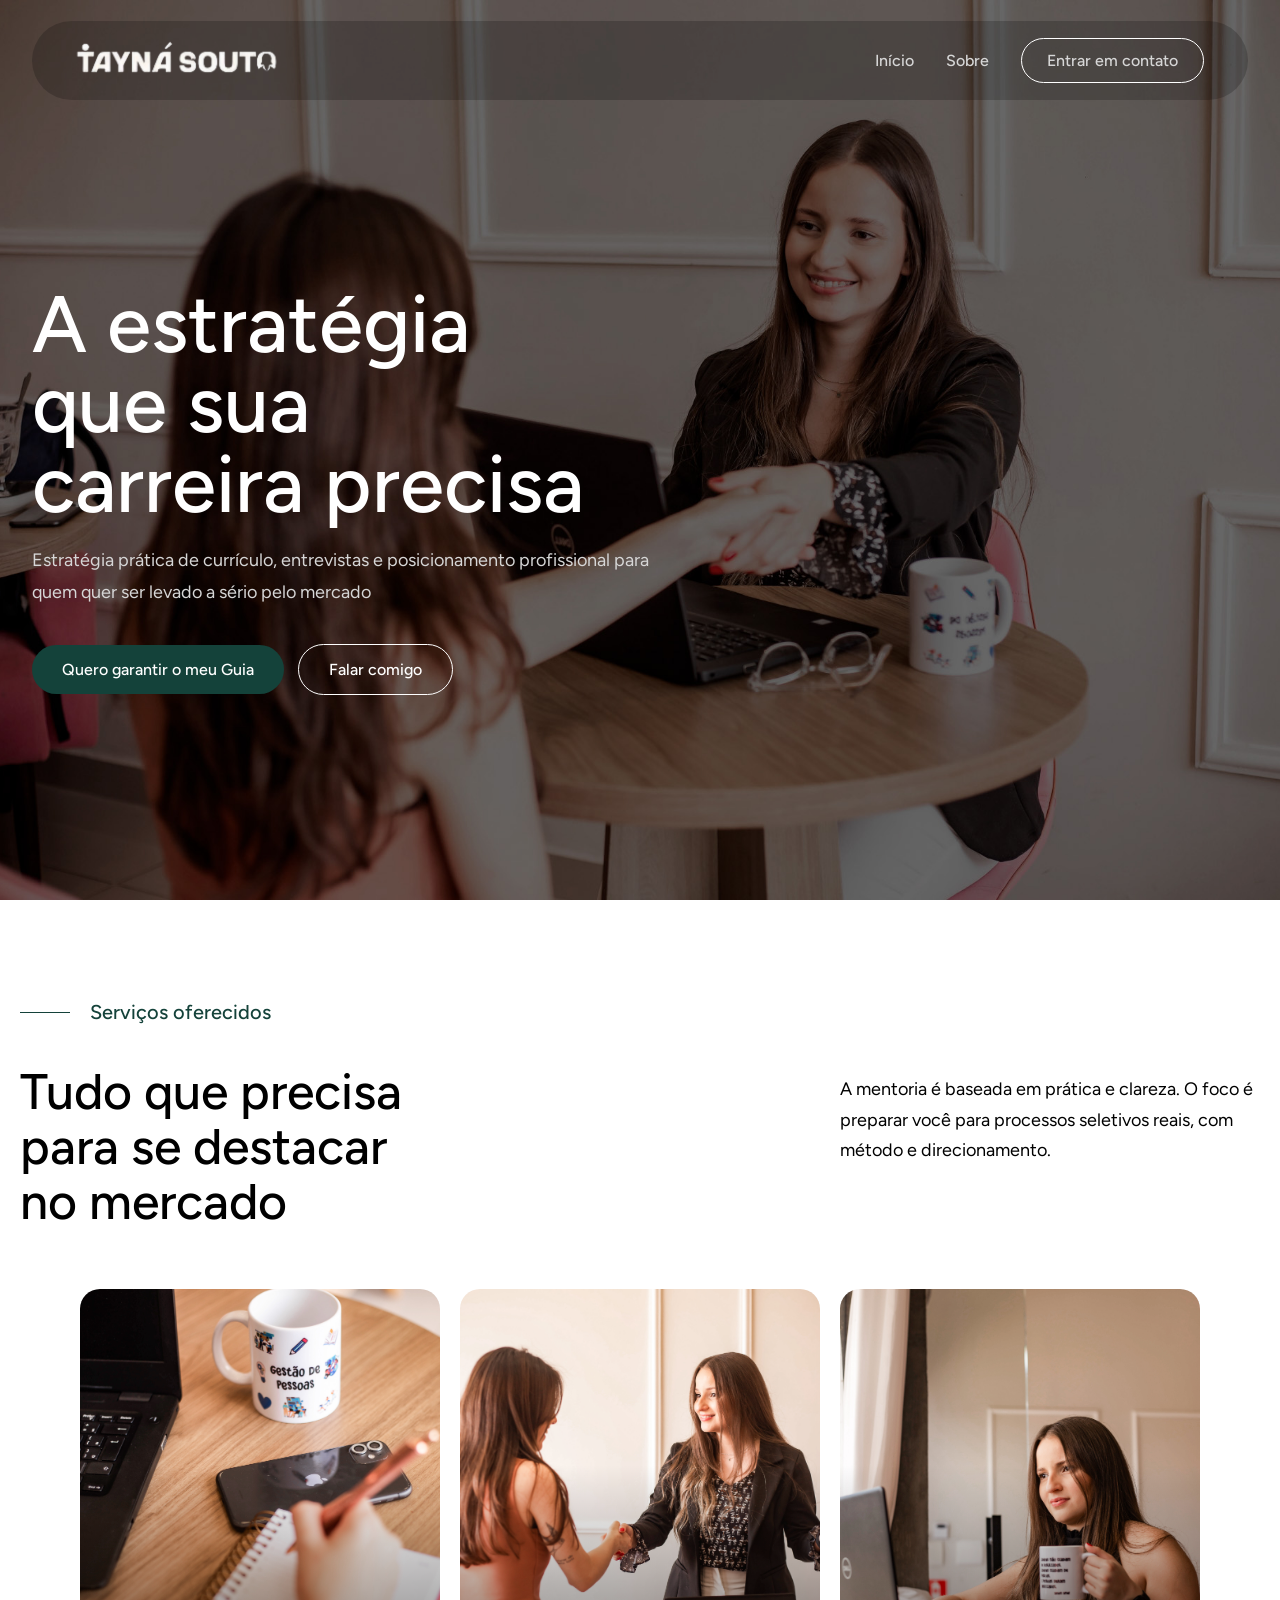
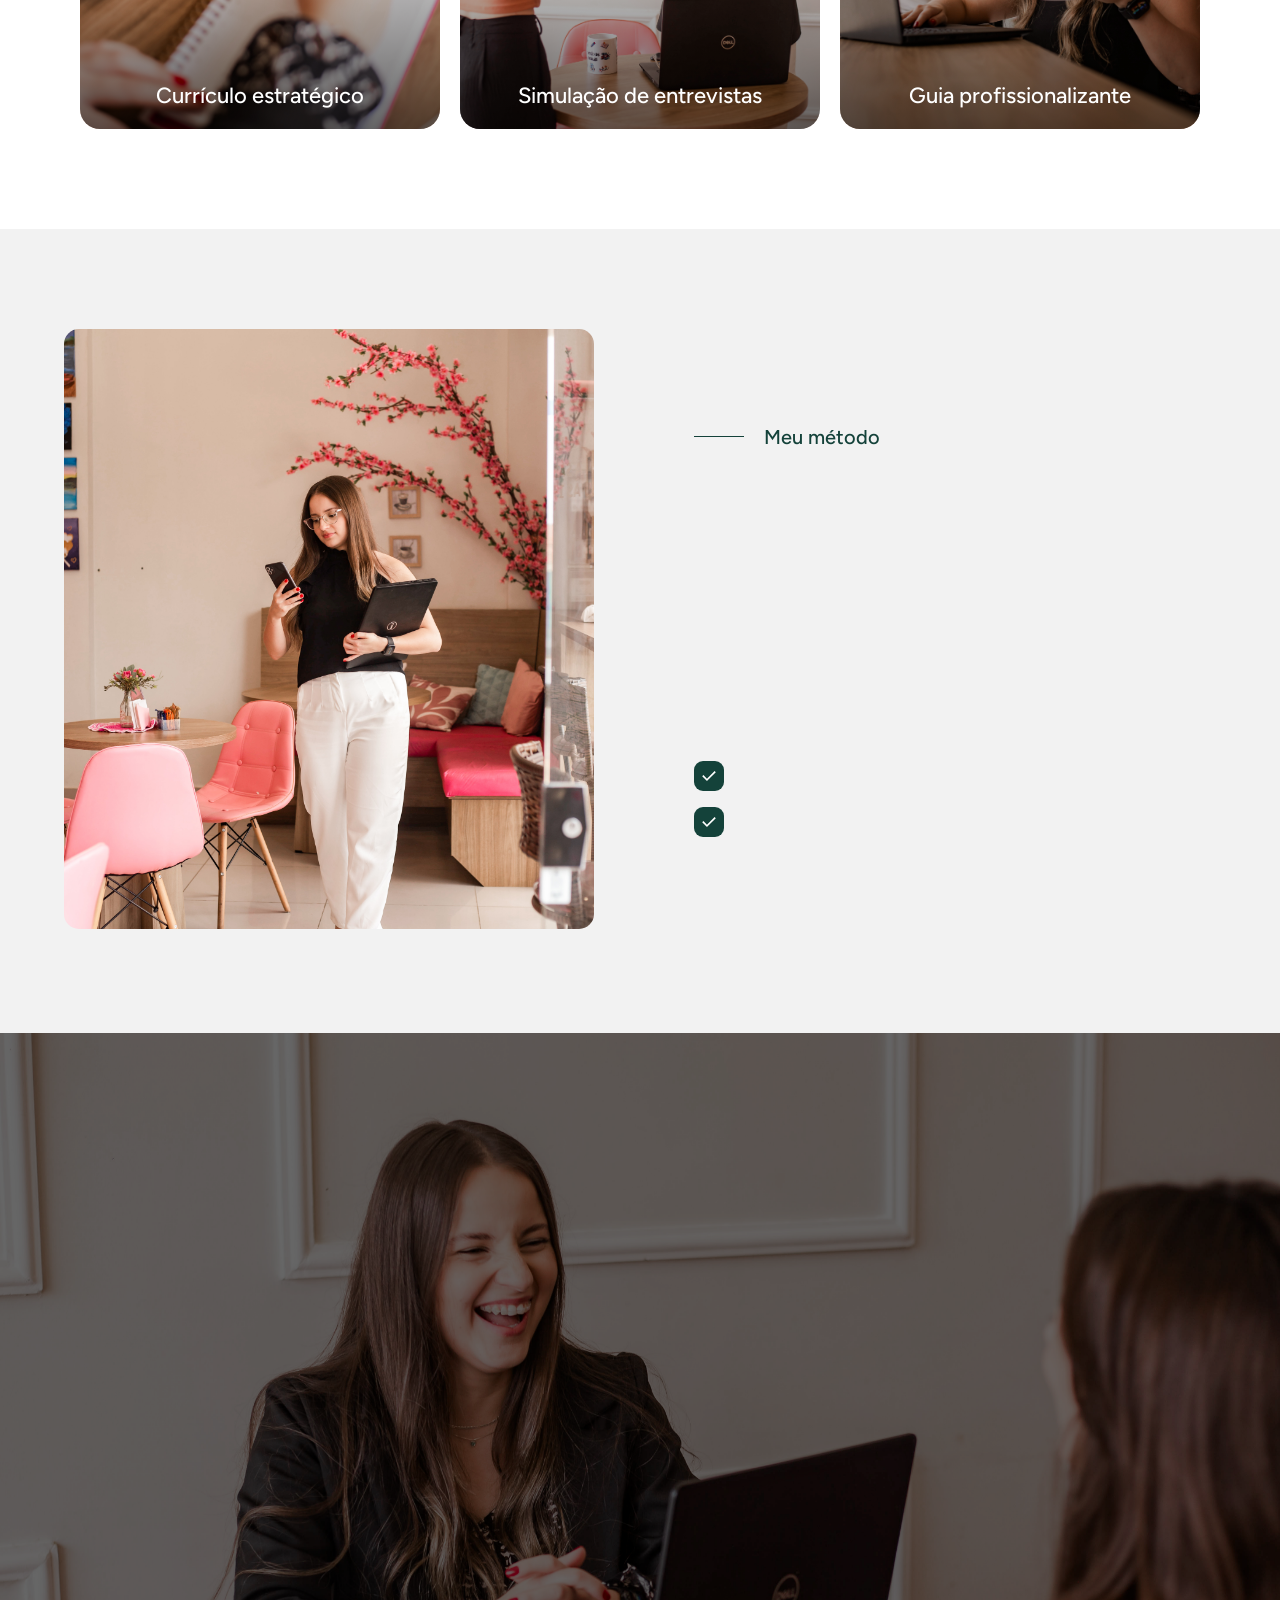
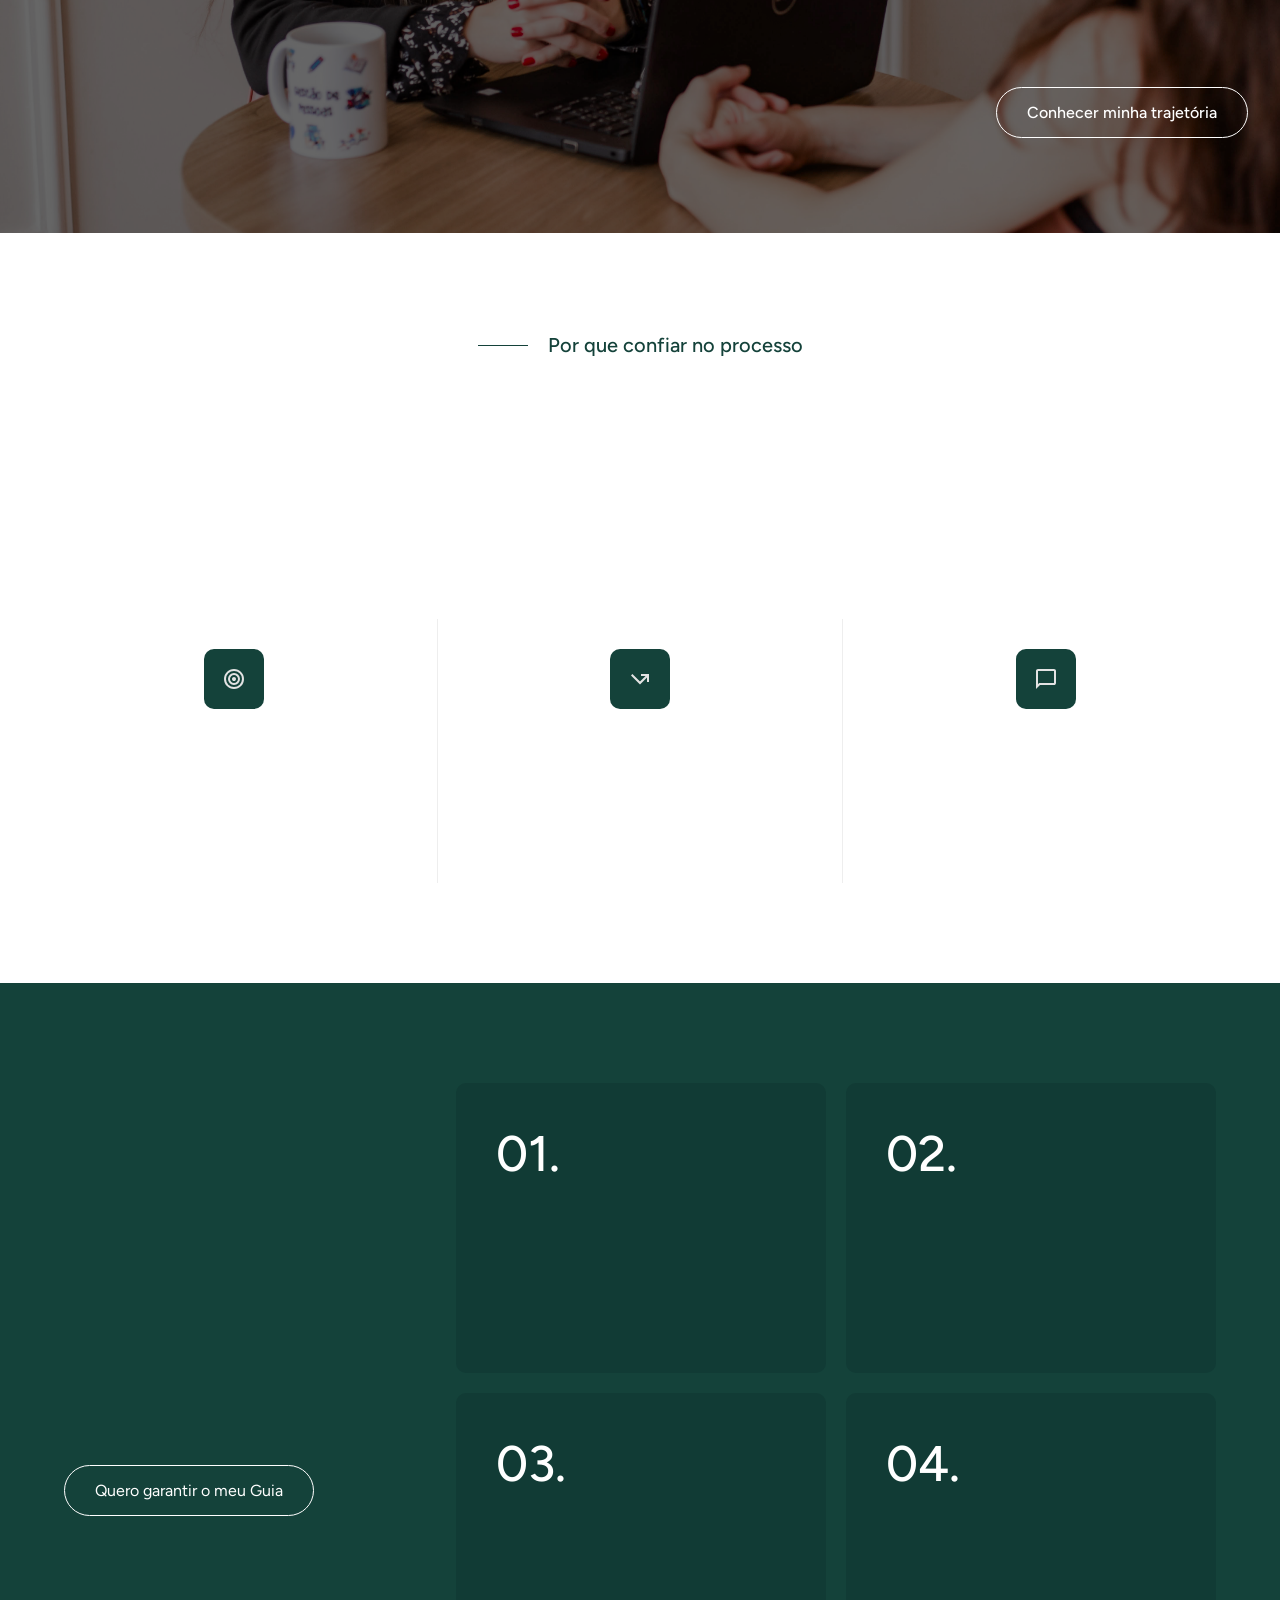
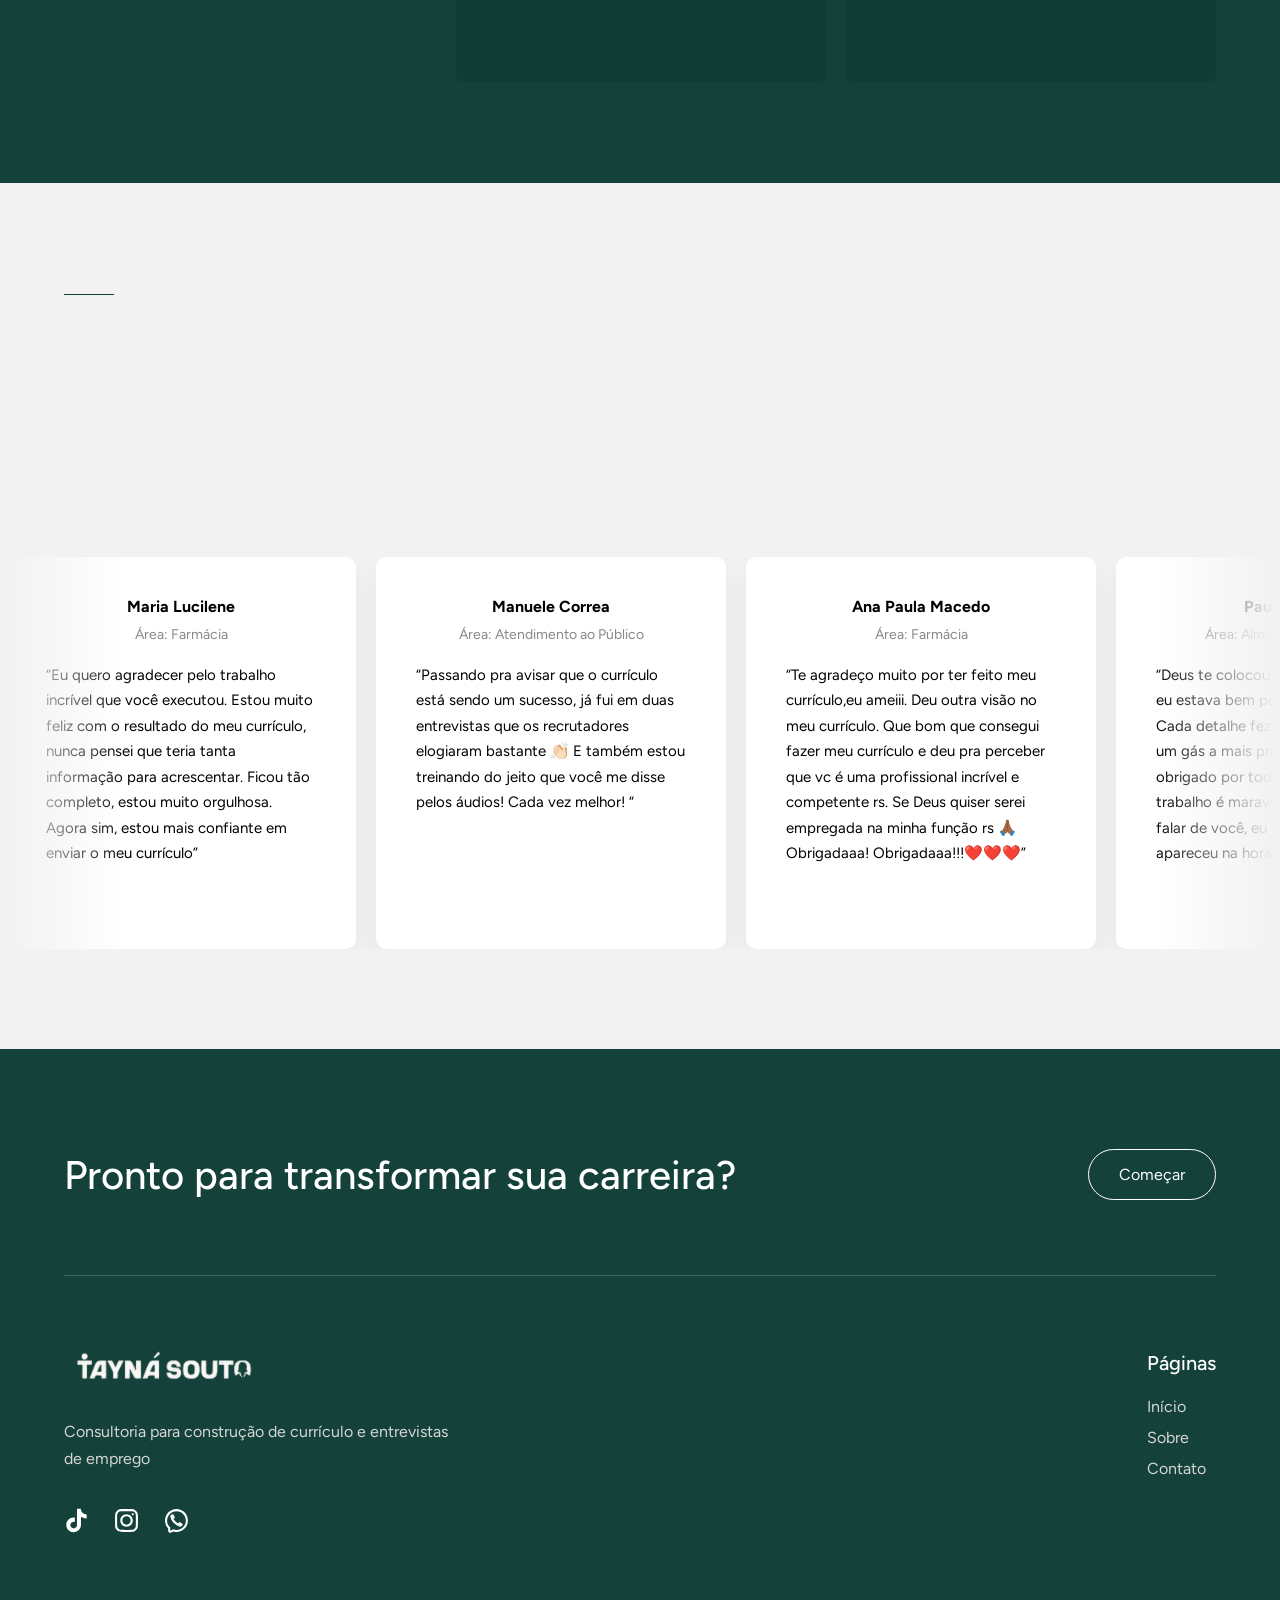
==== index.html @ ebe62281 "primeiro commit" ====
<!DOCTYPE html>
<html lang="pt-BR">
<head>
    <meta charset="UTF-8">
    <meta name="viewport" content="width=device-width, initial-scale=1.0">
    <link rel="stylesheet" href="styles.css">
    <link rel="preconnect" href="https://fonts.googleapis.com">
    <link rel="preconnect" href="https://fonts.gstatic.com" crossorigin>
    <link href="https://fonts.googleapis.com/css2?family=Figtree:ital,wght@0,300..900;1,300..900&display=swap" rel="stylesheet">
    <link rel="icon" href="./FOTOS/favicon.png" type="image/png">

    <title>Tayná Souto - Currículo e Entrevista</title>

</head>

<body>

    <header class="header">
        
        <section class="navegacao">
        <a href="index.html" class="logo">
            <img src="./FOTOS/ICONE 1.png" alt="logo">
        </a>

        <nav class="navbar">
            <a href="index.html">Início</a>
            <a href="sobre.html">Sobre</a>
            <a class="botao-contato" href="contato.html">Entrar em contato</a>

            <!--MENU SANDUÍCHE MOBILE-->
            <input type="checkbox" id="sidebar-ativo">
            <label for="sidebar-ativo" class="abrir-sidebar">
                <svg xmlns="http://www.w3.org/2000/svg" height="32px" viewBox="0 -960 960 960" width="32px" fill="#e3e3e3"><path d="M120-240v-80h720v80H120Zm0-200v-80h720v80H120Zm0-200v-80h720v80H120Z"/></svg>
            </label>

            <label id="overlay" for="sidebar-ativo"></label>
            <div class="links-container">
                <label for="sidebar-ativo" class="fechar-sidebar">
                    <svg xmlns="http://www.w3.org/2000/svg" height="32px" viewBox="0 -960 960 960" width="32px" fill="#e3e3e3"><path d="m256-200-56-56 224-224-224-224 56-56 224 224 224-224 56 56-224 224 224 224-56 56-224-224-224 224Z"/></svg>
                </label>

            <a href="index.html">Início</a>
            <a href="sobre.html">Sobre</a>
            <a class="botao-contato" href="contato.html">Entrar em contato</a>
           
            </div>
        </section>
        </nav>

    <div class="inicio-container">
        <section id="#home">
            <div class="content">
                <h3>A estratégia<br>que sua<br>carreira precisa</h3>
                <p>Estratégia prática de currículo, entrevistas e posicionamento profissional para<br>quem quer ser levado a sério pelo mercado</p>
                <div class="botoes-inicio">
                <a href="#hotmart" class="botao-guia">Quero garantir o meu Guia</a>
                <a href="contato.html" class="botao-ctt">Falar comigo</a>
                </div>
            </div>
        </section>
    </div>
        
    </header>

    <main>
<!--SERVIÇOS-->

<section class="servicos">

  <div class="servicos-topo">
    <div class="linha-titulo">
      <span></span>
      <p>Serviços oferecidos</p>
    </div>

    <div class="servicos-texto">
      <h2>Tudo que precisa<br>para se destacar<br>no mercado</h2>

      <p class="descricao">
        A mentoria é baseada em prática e clareza. O foco é preparar você
        para processos seletivos reais, com método e direcionamento.
      </p>
    </div>
  </div>

  <div class="cards-servicos">

    <div class="card">
      <img src="./FOTOS/INICIO 1.jpg" alt="">
      <span>Currículo estratégico</span>
    </div>

    <div class="card">
      <img src="./FOTOS/INICIO 2.jpg" alt="">
      <span>Simulação de entrevistas</span>
    </div>

    <div class="card">
      <img src="./FOTOS/INICIO 3.jpg" alt="">
      <span>Guia profissionalizante</span>
    </div>
</div>
</section>

<!--MÉTODO-->

<section class="metodo">
  <div class="metodo-container">
    
    <div class="metodo-imagem">
      <img src="./FOTOS/INICIO 4.jpg" alt="">
    </div>

    <div class="metodo-conteudo">

      <div class="metodo-header">
        <span class="linha-decorativa"></span>
        <span class="subtitulo">Meu método</span>
      </div>

      <h2 class="metodo-titulo">Estratégia, prática<br>e direcionamento</h2>

      <p class="metodo-descricao">
        A mentoria é construída a partir da sua realidade profissional. O foco não é decorar respostas ou seguir modelos prontos, mas desenvolver clareza e segurança para cada etapa do processo seletivo
      </p>

      <div class="metodo-lista">
        <div class="metodo-item">
          <div class="icon-box">
            <svg xmlns="http://www.w3.org/2000/svg" height="20px" viewBox="0 -960 960 960" width="20px" fill="#ffffff"><path d="M382-240 154-468l57-57 171 171 367-367 57 57-424 424Z"/></svg>
          </div>
          <p>Análise individual do seu perfil e objetivos</p>
        </div>

        <div class="metodo-item">
          <div class="icon-box">
            <svg xmlns="http://www.w3.org/2000/svg" height="20px" viewBox="0 -960 960 960" width="20px" fill="#ffffff"><path d="M382-240 154-468l57-57 171 171 367-367 57 57-424 424Z"/></svg>
          </div>
          <p>Currículo e comunicação alinhados à vaga</p>
        </div>
      </div>
    </div>

  </div>
</section>

<!--SOBRE A TAYNÁ-->

<section class="sobre-tayna">
    <div class="sobre-container">

    <div class="texto-sobre">
        <h3>Sobre a Tayná</h3>

        <div class="sobre-botao">
            <a href="sobre.html">Conhecer minha trajetória</a>
        </div>

    </div>
    </div>

</section>

<!--POR QUE CONFIAR-->

<section class="confiar">
    <div class="confiar-container">


    <div class="confiar-topo">
      <div class="confiar-header">
        <span class="linha-decorativa"></span>
        <span class="subtitulo">Por que confiar no processo</span>
      </div>

      <h2 class="confiar-titulo">O foco é o seu resultado</h2>

      <p class="confiar-descricao">
        A mentoria foi criada para preparar você para processos seletivos reais, com
        orientação prática, análise individual e direcionamento claro
      </p>
    </div>

    <div class="confiar-cards">

      <div class="confiar-card">
        <div class="icone-confiar"><svg xmlns="http://www.w3.org/2000/svg" height="24px" viewBox="0 -960 960 960" width="24px" fill="#e3e3e3"><path d="M480-80q-83 0-156-31.5T197-197q-54-54-85.5-127T80-480q0-83 31.5-156T197-763q54-54 127-85.5T480-880q83 0 156 31.5T763-763q54 54 85.5 127T880-480q0 83-31.5 156T763-197q-54 54-127 85.5T480-80Zm0-80q134 0 227-93t93-227q0-134-93-227t-227-93q-134 0-227 93t-93 227q0 134 93 227t227 93Zm0-80q-100 0-170-70t-70-170q0-100 70-170t170-70q100 0 170 70t70 170q0 100-70 170t-170 70Zm0-80q66 0 113-47t47-113q0-66-47-113t-113-47q-66 0-113 47t-47 113q0 66 47 113t113 47Zm0-80q-33 0-56.5-23.5T400-480q0-33 23.5-56.5T480-560q33 0 56.5 23.5T560-480q0 33-23.5 56.5T480-400Z"/></svg></div>
        <h3>Método prático e aplicável</h3>
        <p>Orientações claras, pensadas para serem usadas no dia a dia e em processos seletivos reais.</p>
      </div>

      <div class="confiar-card">
        <div class="icone-confiar"><svg xmlns="http://www.w3.org/2000/svg" height="24px" viewBox="0 -960 960 960" width="24px" fill="#e3e3e3"><path d="M480-263 120-623l56-57 304 304 224-224H520v-80h320v320h-80v-183L480-263Z"/></svg></div>
        <h3>Atendimento individual e direcionado</h3>
        <p>A mentoria é adaptada à sua realidade, objetivos e momento profissional.</p>
      </div>

      <div class="confiar-card">
        <div class="icone-confiar"><svg xmlns="http://www.w3.org/2000/svg" height="24px" viewBox="0 -960 960 960" width="24px" fill="#e3e3e3"><path d="M80-80v-720q0-33 23.5-56.5T160-880h640q33 0 56.5 23.5T880-800v480q0 33-23.5 56.5T800-240H240L80-80Zm126-240h594v-480H160v525l46-45Zm-46 0v-480 480Z"/></svg></div>
        <h3>Experiência real com processos seletivos</h3>
        <p>Conteúdo baseado em vivência prática, não em teoria ou modelos genéricos.</p>
      </div>

    </div>
  </div>
</section>

<!--CURRICULO PERFEITO-->

<section class="curriculo">
  <div class="curriculo-container">

    <div class="curriculo-texto">
      <h2>O caminho para o<br>Currículo de Sucesso</h2>
      <p>
        Aplique o método de 4 pilares do Guia Profissionalizante para sair do
        anonimato e ser o candidato que os recrutadores disputam
      </p>
      <a href="#hotmart" class="botao-garantir">Quero garantir o meu Guia</a>
    </div>

    <div class="curriculo-cards">
      <div class="card-curriculo">
        <span>01.</span>
        <h4>Base e Estrutura</h4>
        <p>Vamos estruturar seus dados de contato, formação e resumo profissional de forma estratégica.</p>
      </div>

      <div class="card-curriculo">
        <span>02.</span>
        <h4>Experiências e Resultados</h4>
        <p>Aprenda a descrever suas experiências focando em conquistas e resultados, não apenas em tarefas.</p>
      </div>

      <div class="card-curriculo">
        <span>03.</span>
        <h4>Palavras-Chave</h4>
        <p>Inserimos as palavras-chave certas para que você chegue às mãos dos recrutadores humanos.</p>
      </div>

      <div class="card-curriculo">
        <span>04.</span>
        <h4>Revisão Final</h4>
        <p> Realizamos o check-list de revisão para que nenhum erro te tire da disputa pela vaga dos seus sonhos.</p>
      </div>
    </div>

  </div>
</section>

<!--FEEDBACK-->

<section class="feedback">
  <div class="feedback-topo">
    
    <div class="linha-titulo">
      <span></span>
      <p>Resultados reais</p>
    </div>

    <div class="feedback-texto">
      <h2 class="feedback-titulo">
        Conteúdo<br>aplicado na prática
      </h2>

      <p class="feedback-desc">
        Seja você iniciante ou alguém em transição de carreira, a mentoria foi criada para orientar, preparar e dar clareza em cada etapa do processo seletivo.
      </p>
    </div>

  </div>

  <div class="carousel-wrapper no-reveal">
    <div class="blur left"></div>
    <div class="blur right"></div>

    <div class="carousel">
      <div class="track">

  <!-- CARD 1 -->
  <div class="card-feedback">
    <strong>Maria Lucilene</strong>
    <span>Área: Farmácia</span>
    <p>“Eu quero agradecer pelo trabalho incrível que você executou. Estou muito feliz com o resultado do meu currículo, nunca pensei que teria tanta informação para acrescentar. Ficou tão completo, estou muito orgulhosa. Agora sim, estou mais confiante em enviar o meu currículo”
</p>
  </div>

  <!-- CARD 2 -->
  <div class="card-feedback">
    <strong>Manuele Correa</strong>
    <span>Área: Atendimento ao Público</span>
    <p>“Passando pra avisar que o currículo está sendo um sucesso, já fui em duas entrevistas que os recrutadores elogiaram bastante 👏🏻 E também estou treinando do jeito que você me disse pelos áudios! Cada vez melhor! “
</p>
  </div>

  <!-- CARD 3 -->
  <div class="card-feedback">
    <strong>Ana Paula Macedo</strong>
    <span>Área: Farmácia</span>
    <p>“Te agradeço muito por ter feito meu currículo,eu ameiii. Deu outra visão no meu currículo.
Que bom que consegui fazer meu currículo e deu pra perceber que vc é uma profissional incrível e competente rs.
Se Deus quiser serei empregada na minha função rs 🙏🏾
Obrigadaaa! Obrigadaaa!!!❤️❤️❤️”
</p>
  </div>

  <!-- CARD 4 -->
  <div class="card-feedback">
    <strong>Paulo Otávio</strong>
    <span>Área: Almoxarife/Expedição</span>
    <p>“Deus te colocou pra me ajudar, porque eu estava bem perdido quanto a isso. Cada detalhe fez diferença e me deu um gás a mais pra correr atrás. Muito obrigado por toda atenção, seu trabalho é maravilhoso. Onde eu puder falar de você, eu vou falar, porque você apareceu na hora e no tempo certo.”
</p>
  </div>

  <!-- CARD 5 -->
  <div class="card-feedback">
    <strong>Mariana Lopes</strong>
    <span>Área: Atendimento ao Cliente</span>
    <p>“Cada áudio seu tá uma aula kkkkk. Minha nossa! Você foi luz agora, sério mesmo. Cada áudio seu tá sendo uma ideia diferente, me abrindo a cabeça e me dando várias direções novas.”</p>
  </div>

  <!-- CARD 6 -->
  <div class="card-feedback">
    <strong>Francisco Diego</strong>
    <span>Área: Analista de Laboratório</span>
    <p>“Muito obrigado Tayná, suas informações são valiosíssimas, parabéns pela excelente profissional que você é. Vou aplicar cada informação que você me passou, vou olhar os modelos que me enviou com calma, mas só tenho a agradecer e te parabenizar.”</p>
  </div>

  <!-- CARD 7 -->
  <div class="card-feedback">
    <strong>Pedro Vinicius</strong>
    <span>Área: Florestal</span>
    <p>“Deu certo, consegui um trabalho, graças a Deus e ao seu currículo né, obrigado de coração pela atenção e o cuidado, ficou top demais e o resultado veio 🙏🏻
Bora comemorar 🍾🤩😁”
</p>
  </div>

  <!-- CARD 8 -->
  <div class="card-feedback">
    <strong>Alisson da Silva</strong>
    <span>Área: Motorista de Carreta</span>
    <p>“Ficou melhor do que eu esperava! vc enriqueceu o meu currículo, ficou perfeito e tô muito satisfeito.
Parabéns pelo seu trabalho, vc é ótima no que faz!  Até eu me contratariaaa😅😅😅”
</p>
  </div>

  <!-- CARD 9 -->
  <div class="card-feedback">
    <strong>Igor da Silva</strong>
    <span>Área: Trainee de ROV</span>
    <p>“Tayná, gostaria também de agradecer pelo seu trabalho e pela paciência de ter me ajudado hoje até esse horário.Essa semana quando vi seu vídeo no Instagram sobre análise de  currículo, gostei demais do seu trabalho. Já corri na sua Dm pra mandar mensagem 🤣. Continue fazendo esse excelente trabalho! 🙏🏻🤝🏻”</p>
  </div>

  <!-- CARD 10 -->
  <div class="card-feedback">
    <strong>Lucas Ferreira</strong>
    <span>Área: Auxiliar de cozinha</span>
    <p>“Com certeza absoluta, você é a melhor profissional de RH que eu já tive a oportunidade de ser entrevistado. Você é muito precisa nas perguntas, sabe escutar o entrevistado e deixa a pessoa à vontade pra se expressar. Eu só tenho que elogiar o seu profissionalismo!!!”
</p>
  </div>

  <!-- CARD 11 -->
  <div class="card-feedback">
    <strong>Camila Rocha</strong>
    <span>Área: Atendimento em Clínica Odontológica</span>
    <p>“Mandei meu currículo pra uma clínica odontológica da minha cidade, hoje de manhã… e hoje mesmo eles já me mandaram mensagem perguntando se a gente podia marcar uma entrevista. Eu tô muito feliz, porque, sendo bem honesta, é a primeira vez que eu realmente tento e já ter uma notícia assim é muito satisfatório”.
</p>
  </div>

  <!-- CARD 12 -->
  <div class="card-feedback">
    <strong>Renata Alves</strong>
    <span>Área: Administrativo</span>
    <p>“Estou empregada há 14 dias. Muito obrigada pelo apoio! Depois da entrevista, eu fiz mais duas rodadas, teve um case pra entregar e foi aprovado, eu consegui apresentar pro gestor. E estou recolocada! Obrigada, você fez parte disso.”</p>
  </div>

  <div class="track">

  <!-- CARD 1 -->
  <div class="card-feedback">
    <strong>Maria Lucilene</strong>
    <span>Área: Farmácia</span>
    <p>“Eu quero agradecer pelo trabalho incrível que você executou. Estou muito feliz com o resultado do meu currículo, nunca pensei que teria tanta informação para acrescentar. Ficou tão completo, estou muito orgulhosa. Agora sim, estou mais confiante em enviar o meu currículo”
</p>
  </div>

  <!-- CARD 2 -->
  <div class="card-feedback">
    <strong>Manuele Correa</strong>
    <span>Área: Atendimento ao Público</span>
    <p>“Passando pra avisar que o currículo está sendo um sucesso, já fui em duas entrevistas que os recrutadores elogiaram bastante 👏🏻 E também estou treinando do jeito que você me disse pelos áudios! Cada vez melhor! “
</p>
  </div>

  <!-- CARD 3 -->
  <div class="card-feedback">
    <strong>Ana Paula Macedo</strong>
    <span>Área: Farmácia</span>
    <p>“Te agradeço muito por ter feito meu currículo,eu ameiii. Deu outra visão no meu currículo.
Que bom que consegui fazer meu currículo e deu pra perceber que vc é uma profissional incrível e competente rs.
Se Deus quiser serei empregada na minha função rs 🙏🏾
Obrigadaaa! Obrigadaaa!!!❤️❤️❤️”
</p>
  </div>

  <!-- CARD 4 -->
  <div class="card-feedback">
    <strong>Paulo Otávio</strong>
    <span>Área: Almoxarife/Expedição</span>
    <p>“Deus te colocou pra me ajudar, porque eu estava bem perdido quanto a isso. Cada detalhe fez diferença e me deu um gás a mais pra correr atrás. Muito obrigado por toda atenção, seu trabalho é maravilhoso. Onde eu puder falar de você, eu vou falar, porque você apareceu na hora e no tempo certo.”
</p>
  </div>

  <!-- CARD 5 -->
  <div class="card-feedback">
    <strong>Mariana Lopes</strong>
    <span>Área: Atendimento ao Cliente</span>
    <p>“Cada áudio seu tá uma aula kkkkk. Minha nossa! Você foi luz agora, sério mesmo. Cada áudio seu tá sendo uma ideia diferente, me abrindo a cabeça e me dando várias direções novas.”</p>
  </div>

  <!-- CARD 6 -->
  <div class="card-feedback">
    <strong>Francisco Diego</strong>
    <span>Área: Analista de Laboratório</span>
    <p>“Muito obrigado Tayná, suas informações são valiosíssimas, parabéns pela excelente profissional que você é. Vou aplicar cada informação que você me passou, vou olhar os modelos que me enviou com calma, mas só tenho a agradecer e te parabenizar.”</p>
  </div>

  <!-- CARD 7 -->
  <div class="card-feedback">
    <strong>Pedro Vinicius</strong>
    <span>Área: Florestal</span>
    <p>“Deu certo, consegui um trabalho, graças a Deus e ao seu currículo né, obrigado de coração pela atenção e o cuidado, ficou top demais e o resultado veio 🙏🏻
Bora comemorar 🍾🤩😁”
</p>
  </div>

  <!-- CARD 8 -->
  <div class="card-feedback">
    <strong>Alisson da Silva</strong>
    <span>Área: Motorista de Carreta</span>
    <p>“Ficou melhor do que eu esperava! vc enriqueceu o meu currículo, ficou perfeito e tô muito satisfeito.
Parabéns pelo seu trabalho, vc é ótima no que faz!  Até eu me contratariaaa😅😅😅”
</p>
  </div>

  <!-- CARD 9 -->
  <div class="card-feedback">
    <strong>Igor da Silva</strong>
    <span>Área: Trainee de ROV</span>
    <p>“Tayná, gostaria também de agradecer pelo seu trabalho e pela paciência de ter me ajudado hoje até esse horário.Essa semana quando vi seu vídeo no Instagram sobre análise de  currículo, gostei demais do seu trabalho. Já corri na sua Dm pra mandar mensagem 🤣. Continue fazendo esse excelente trabalho! 🙏🏻🤝🏻”</p>
  </div>

  <!-- CARD 10 -->
  <div class="card-feedback">
    <strong>Lucas Ferreira</strong>
    <span>Área: Auxiliar de cozinha</span>
    <p>“Com certeza absoluta, você é a melhor profissional de RH que eu já tive a oportunidade de ser entrevistado. Você é muito precisa nas perguntas, sabe escutar o entrevistado e deixa a pessoa à vontade pra se expressar. Eu só tenho que elogiar o seu profissionalismo!!!”
</p>
  </div>

  <!-- CARD 11 -->
  <div class="card-feedback">
    <strong>Camila Rocha</strong>
    <span>Área: Atendimento em Clínica Odontológica</span>
    <p>“Mandei meu currículo pra uma clínica odontológica da minha cidade, hoje de manhã… e hoje mesmo eles já me mandaram mensagem perguntando se a gente podia marcar uma entrevista. Eu tô muito feliz, porque é a primeira vez que eu realmente tento e já ter uma notícia assim é muito satisfatório”.
</p>
  </div>

  <!-- CARD 12 -->
  <div class="card-feedback">
    <strong>Renata Alves</strong>
    <span>Área: Administrativo</span>
    <p>“Estou empregada há 14 dias. Muito obrigada pelo apoio! Depois da entrevista, eu fiz mais duas rodadas, teve um case pra entregar e foi aprovado, eu consegui apresentar pro gestor. E estou recolocada! Obrigada, você fez parte disso.”</p>
  </div>


</div>

</section>

</main>

<footer>

<section>
    <footer class="footer">
  <div class="footer-cta">
    <h2>Pronto para transformar sua carreira?</h2>
    <a href="contato.html" class="botao-footer">Começar</a>
  </div>

  <hr>

  <div class="footer-conteudo">
    <div class="footer-esquerda">
      <img src="./FOTOS/ICONE 1.png" alt="">
      <p>Consultoria para construção de currículo e entrevistas de emprego</p>

      <div class="footer-icones">
        <a href="https://www.tiktok.com/@taynasoutoo_" target="_blank" aria-label="TikTok">
        <svg fill="#FFF" width="25px" height="25px" viewBox="0 0 32 32" version="1.1" xmlns="http://www.w3.org/2000/svg">
<title>tiktok</title>
<path d="M16.656 1.029c1.637-0.025 3.262-0.012 4.886-0.025 0.054 2.031 0.878 3.859 2.189 5.213l-0.002-0.002c1.411 1.271 3.247 2.095 5.271 2.235l0.028 0.002v5.036c-1.912-0.048-3.71-0.489-5.331-1.247l0.082 0.034c-0.784-0.377-1.447-0.764-2.077-1.196l0.052 0.034c-0.012 3.649 0.012 7.298-0.025 10.934-0.103 1.853-0.719 3.543-1.707 4.954l0.020-0.031c-1.652 2.366-4.328 3.919-7.371 4.011l-0.014 0c-0.123 0.006-0.268 0.009-0.414 0.009-1.73 0-3.347-0.482-4.725-1.319l0.040 0.023c-2.508-1.509-4.238-4.091-4.558-7.094l-0.004-0.041c-0.025-0.625-0.037-1.25-0.012-1.862 0.49-4.779 4.494-8.476 9.361-8.476 0.547 0 1.083 0.047 1.604 0.136l-0.056-0.008c0.025 1.849-0.050 3.699-0.050 5.548-0.423-0.153-0.911-0.242-1.42-0.242-1.868 0-3.457 1.194-4.045 2.861l-0.009 0.030c-0.133 0.427-0.21 0.918-0.21 1.426 0 0.206 0.013 0.41 0.037 0.61l-0.002-0.024c0.332 2.046 2.086 3.59 4.201 3.59 0.061 0 0.121-0.001 0.181-0.004l-0.009 0c1.463-0.044 2.733-0.831 3.451-1.994l0.010-0.018c0.267-0.372 0.45-0.822 0.511-1.311l0.001-0.014c0.125-2.237 0.075-4.461 0.087-6.698 0.012-5.036-0.012-10.060 0.025-15.083z"></path>
</svg>
        </a>

        <a href="https://www.instagram.com/taynasouto_?igsh=MXZ5eHR6ZDFpYmNycA==" target="_blank" aria-label="Instagram">
<svg width="25px" height="25px" viewBox="0 0 24 24" fill="#D6D6D6" xmlns="http://www.w3.org/2000/svg">
<path fill-rule="evenodd" clip-rule="evenodd" d="M12 18C15.3137 18 18 15.3137 18 12C18 8.68629 15.3137 6 12 6C8.68629 6 6 8.68629 6 12C6 15.3137 8.68629 18 12 18ZM12 16C14.2091 16 16 14.2091 16 12C16 9.79086 14.2091 8 12 8C9.79086 8 8 9.79086 8 12C8 14.2091 9.79086 16 12 16Z" fill="#FFF"/>
<path d="M18 5C17.4477 5 17 5.44772 17 6C17 6.55228 17.4477 7 18 7C18.5523 7 19 6.55228 19 6C19 5.44772 18.5523 5 18 5Z" fill="#FFF"/>
<path fill-rule="evenodd" clip-rule="evenodd" d="M1.65396 4.27606C1 5.55953 1 7.23969 1 10.6V13.4C1 16.7603 1 18.4405 1.65396 19.7239C2.2292 20.8529 3.14708 21.7708 4.27606 22.346C5.55953 23 7.23969 23 10.6 23H13.4C16.7603 23 18.4405 23 19.7239 22.346C20.8529 21.7708 21.7708 20.8529 22.346 19.7239C23 18.4405 23 16.7603 23 13.4V10.6C23 7.23969 23 5.55953 22.346 4.27606C21.7708 3.14708 20.8529 2.2292 19.7239 1.65396C18.4405 1 16.7603 1 13.4 1H10.6C7.23969 1 5.55953 1 4.27606 1.65396C3.14708 2.2292 2.2292 3.14708 1.65396 4.27606ZM13.4 3H10.6C8.88684 3 7.72225 3.00156 6.82208 3.0751C5.94524 3.14674 5.49684 3.27659 5.18404 3.43597C4.43139 3.81947 3.81947 4.43139 3.43597 5.18404C3.27659 5.49684 3.14674 5.94524 3.0751 6.82208C3.00156 7.72225 3 8.88684 3 10.6V13.4C3 15.1132 3.00156 16.2777 3.0751 17.1779C3.14674 18.0548 3.27659 18.5032 3.43597 18.816C3.81947 19.5686 4.43139 20.1805 5.18404 20.564C5.49684 20.7234 5.94524 20.8533 6.82208 20.9249C7.72225 20.9984 8.88684 21 10.6 21H13.4C15.1132 21 16.2777 20.9984 17.1779 20.9249C18.0548 20.8533 18.5032 20.7234 18.816 20.564C19.5686 20.1805 20.1805 19.5686 20.564 18.816C20.7234 18.5032 20.8533 18.0548 20.9249 17.1779C20.9984 16.2777 21 15.1132 21 13.4V10.6C21 8.88684 20.9984 7.72225 20.9249 6.82208C20.8533 5.94524 20.7234 5.49684 20.564 5.18404C20.1805 4.43139 19.5686 3.81947 18.816 3.43597C18.5032 3.27659 18.0548 3.14674 17.1779 3.0751C16.2777 3.00156 15.1132 3 13.4 3Z" fill="#FFF"/>
</svg>
        </a>

          <a href="https://wa.me/5515998561424" target="_blank" aria-label="WhatsApp">
        <svg width="25px" height="25px" viewBox="0 0 24 24" fill="#FFF" xmlns="http://www.w3.org/2000/svg">
<path d="M6.014 8.00613C6.12827 7.1024 7.30277 5.87414 8.23488 6.01043L8.23339 6.00894C9.14051 6.18132 9.85859 7.74261 10.2635 8.44465C10.5504 8.95402 10.3641 9.4701 10.0965 9.68787C9.7355 9.97883 9.17099 10.3803 9.28943 10.7834C9.5 11.5 12 14 13.2296 14.7107C13.695 14.9797 14.0325 14.2702 14.3207 13.9067C14.5301 13.6271 15.0466 13.46 15.5548 13.736C16.3138 14.178 17.0288 14.6917 17.69 15.27C18.0202 15.546 18.0977 15.9539 17.8689 16.385C17.4659 17.1443 16.3003 18.1456 15.4542 17.9421C13.9764 17.5868 8 15.27 6.08033 8.55801C5.97237 8.24048 5.99955 8.12044 6.014 8.00613Z" fill="#FFF"/>
<path fill-rule="evenodd" clip-rule="evenodd" d="M12 23C10.7764 23 10.0994 22.8687 9 22.5L6.89443 23.5528C5.56462 24.2177 4 23.2507 4 21.7639V19.5C1.84655 17.492 1 15.1767 1 12C1 5.92487 5.92487 1 12 1C18.0751 1 23 5.92487 23 12C23 18.0751 18.0751 23 12 23ZM6 18.6303L5.36395 18.0372C3.69087 16.4772 3 14.7331 3 12C3 7.02944 7.02944 3 12 3C16.9706 3 21 7.02944 21 12C21 16.9706 16.9706 21 12 21C11.0143 21 10.552 20.911 9.63595 20.6038L8.84847 20.3397L6 21.7639V18.6303Z" fill="#FFF"/>
</svg>
        </a>

      </div>
    </div>

    <div class="footer-direita">
      <H4>Páginas</H4>
      <a href="index.html">Início</a>
      <a href="sobre.html">Sobre</a>
      <a href="contato.html">Contato</a>
    </div>
  </div>
</footer>
</section>

</footer>

</body>

<script>
  document.addEventListener("DOMContentLoaded", function () {
    const autoTexts = document.querySelectorAll(
      "h1, h2, h3, h4, h5, h6, p"
    );

    const filtered = Array.from(autoTexts).filter(el => 
      !el.closest(".no-reveal")
    );

    filtered.forEach(el => el.classList.add("reveal-text"));

    const observer = new IntersectionObserver((entries, obs) => {
      entries.forEach(entry => {
        if (entry.isIntersecting) {
          entry.target.classList.add("active");
          obs.unobserve(entry.target);
        }
      });
    }, { threshold: 0.2 });

    filtered.forEach(el => observer.observe(el));
  });
</script>

</html>
---- styles.css ----
/* GERAL */

:root {
    --main-color: #14423A;
    --cinza: #F2F2F2;
    --font-size: 12px
}

* {
    margin: 0;
    padding: 0;
    box-sizing: border-box;
    outline: none;
    text-decoration: none;
    font-family: "Figtree", sans-serif;
}

.reveal-text {
  opacity: 0;
  transform: translateY(20px);
  transition: opacity 0.6s ease, transform 0.6s ease;
}

.reveal-text.active {
  opacity: 1;
  transform: translateY(0);
}

html, body {
  width: 100%;
  overflow-x: hidden;
}

.header {
    position: relative;
    background-image: url(./FOTOS/INICIO\ H1.jpg);
    background-size: cover;
    background-position: center;
    background-repeat: no-repeat;
    height: 100vh;
    padding: 20.5px 2.5%;
    overflow: hidden;
}

section {
    width: 100%;
    margin: 0 auto;
}

/* STACK TOPO */
.navegacao {
    max-width: 1240px;
  position: relative;
  z-index: 2;

  display: flex;
  align-items: center;
  justify-content: space-between;

  padding: 20px 30px;
  background: rgba(0, 0, 0, 0.20);
  border-radius: 50px;
}

/* LOGO */
.logo img {
  height: 35px;
}

/* NAV */
.navbar a {
  color: #D6D6D6;
  text-decoration: none;
  margin: 0 14px;
  font-weight: 500;
}

.navbar a:hover {
  color: white;
}

.botao-contato {
  background: transparent;
  color: white;
  border: 1px groove white;
  padding: 12px 25px;
  border-radius: 35px;
  cursor: pointer;
  font-weight: 500;
  font-size: 16px;
  opacity: 100%;
  transition: opacity 0.4s ease-in-out;
}

.botao-contato:hover {
    opacity: 50%;
}

/*NAV SANDUICHE MOBILE*/

.links-container{
    height: 100%;
    width: 100%;
    display: flex;
    flex-direction: row;
    align-items: center;
}

nav svg{
    fill: white;
}

#sidebar-ativo {
    display: none;
}

.abrir-sidebar, .fechar-sidebar {
  display: none;
}

.links-container{
    display: none;
}

@media (max-width: 700px) {
  .links-container {
    flex-direction: column;
    position: fixed;
    top: 0;
    right: 0;
    z-index: 3;
    width: 250px;
    height: 100%;
    background-color: rgba(0, 0, 0, 0.60);
    backdrop-filter: blur(10px);
    display: flex;
    transform: translateX(100%);
    opacity: 0;
    pointer-events: none;
    transition: transform 0.4s ease, opacity 0.3s ease;
  }

  .links-container a, button {
    box-sizing: border-box;
    padding: 20px 30px;
    justify-content: center;
    height: auto;
    width: auto;
  }

  .abrir-sidebar, .fechar-sidebar {
  display: block;
  padding: 10px 20px;
  }

  .abrir-sidebar {
    display:flex;
    z-index: 10;
  }

  .navbar > a,
  .navbar > button {
    display: none;
  }
    #sidebar-ativo:checked ~ .links-container {
    display: flex;
    transform: translateX(0);
    opacity: 1;
    pointer-events: auto;
    }

    #sidebar-ativo:checked ~ #overlay {
        height: 100%;
        width: 100%;
        position: fixed;
        top: 0;
        left: 0;
        z-index: 2;
    }
}

/*conteudo inicio */

.inicio-container{
  height: 100vh;
}

.inicio-container section{
    max-width: 1240px;
    display: flex;
    align-items:center;
    height: 100%;
    margin-top: -5%;
}

.botao-guia {
  background: var(--main-color);
  color: white;
  padding: 1rem 3rem;
  font-size: 1.7rem;
  cursor: pointer;
  margin-top: 1rem;
  margin-right: 10px;
  display: inline-block;
  padding: 15px 30px;
  border-radius: 35px;
  cursor: pointer;
  font-weight: 500;
  font-size: 16px;
  opacity: 100%;
  transition: opacity 0.4s ease-in-out;
}

.botao-guia:hover {
    opacity: 50%;
}

.botao-ctt {
  background: transparent;
  color: white;
  border: 1px groove white;
  padding: 15px 30px;
  border-radius: 35px;
  cursor: pointer;
  font-weight: 500;
  font-size: 16px;
  opacity: 100%;
  transition: opacity 0.4s ease-in-out;
}

.botao-ctt:hover {
    opacity: 50%;
}

.content h3{
    color: white;
    font-size: 80px;
    font-weight: 500;
    margin-bottom: 20px;
    line-height: 1.0;
}
.content p {
    color: #D6D6D6;
    font-size: 18px;
    font-weight: 500px;
    margin-bottom: 20px;
    line-height: 1.8;
}

/*conteudo inicio mobile*/

@media (max-width: 700px) {

  .inicio-container section {
    display: flex;
    justify-content: center;  
    align-items: center;      
    text-align: center;
    padding: 0 16px;
  }

  .content {
    display: flex;
    flex-direction: column;
    align-items: center;
  }

  .botoes-inicio { 
    display: flex;
    flex-direction: column;
    gap: 12px;
    align-items: center;
    width: 100%;
  }

  .botao-guia,
  .botao-ctt {
    width: auto;       
    max-width: 90%;
  }

  .content h3{
    font-size: clamp(40px, 16vw, 50px);
    line-height: 1.1;
  }

  .content p{
    font-size: clamp(12px, 8vw, 15px);
  }
}

/*SERVIÇOS*/

.servicos {
  max-width: 1240px;
  padding: 100px 0 ;
}

.servicos-topo {
  display: flex;
  flex-direction: column;
  gap: 20px;
}

.linha-titulo {
  display: flex;
  align-items: center;
  gap: 20px;
}

.linha-titulo span {
  width: 50px;
  height: 1px;
  background: var(--main-color);
}

.linha-titulo p {
font-size: 20px;
  color: var(--main-color);
  margin: 0;
  font-weight: 500;
}

.servicos-texto {
  display: flex;
  justify-content: space-between;
  padding: 20px 0 0 0px;
}

.servicos-texto h2 {
  font-size: 50px;
  font-weight: 500;
  line-height: 1.1;
  max-width: 520px;
}

.servicos-texto .descricao {
  max-width: 420px;
  font-size: 18px;
  line-height: 1.7;
  color: black;
  margin-top: 10px;
}

.cards-servicos {
  padding: 60px 60px 0 60px;
  display: grid;
  grid-template-columns: repeat(3, 1fr);
  gap: 20px;
}

.card {
  position: relative;
  border-radius: 20px;
  overflow: hidden;
  height: 440px;
}

.card img {
  width: 100%;
  height: 100%;
  object-fit: cover;
}

.card::after {
  content: "";
  position: absolute;
  inset: 0;
  background: linear-gradient(to top, rgba(0,0,0,0.6), transparent 60%);
}

.card span {
  position: absolute;
  bottom: 20px;
  left: 50%;
  transform: translateX(-50%);
  color: white;
  font-size: 22px;
  font-weight: 500;
  z-index: 2;

  width: 80%;        
  text-align: center;
  line-height: 1.2;
  white-space: normal;
  word-break: normal;
}

/*SERVIÇOS MOBILE*/

@media (max-width: 800px) {
  .servicos-texto {
    margin-left: 20px;
    flex-direction: column;
  }

  .servicos-topo {
    margin-left: 20px;
  }

  .servicos-texto h2 {
    font-size: 36px;
  }

  .cards-servicos {
    grid-template-columns: 1fr;
    padding: 40px 20px 0 20px;
  }

  .card {
    height: 360px;
  }
}

@media (max-width: 450px) {
  .servicos-texto {
    flex-direction: column;
  }

  .servicos-texto h2, .servicos-texto .descricao, .servicos-topo {
    max-width: 100%;
  }
}

/* método */

.metodo {
  width: 100%;
  padding: 100px 5%;
  background: var(--cinza);
}

.metodo-container {
  max-width: 1240px;
  margin: 0 auto;
  padding: 0px;
  display: flex;
  align-items: center;
  gap: 100px;
}

.metodo-imagem img {
width: 530px;
 max-width: 100%;
  height: 600px;
  border-radius: 15px;
  object-fit: cover;
}

.metodo-conteudo {
  width: 100%;
  max-width: 520px;
  display: flex;
  flex-direction: column;
  gap: 20px;
}

.metodo-header {
  display: flex;
  align-items: center;
  gap: 20px;

}

.linha-decorativa {
  width: 50px;
  height: 1px;
  background: var(--main-color);
}

.subtitulo {
  color: #14423A;
  font-weight: 500;
  font-size: 20px;
}

.metodo-titulo {
  font-size: 50px;
  font-weight: 500;
  line-height: 1.1;
}

.metodo-descricao {
  font-size: 18px;
  line-height: 1.7;
  color: black;
}

.metodo-lista {
  display: flex;
  flex-direction: column;
  gap: 16px;
  margin-top: 20px;
}

.metodo-item {
  display: flex;
  align-items: center;
  gap: 20px;
}

.icon-box {
  width: 30px;
  height: 30px;
  background: var(--main-color);
  border-radius: 30%;
  display: flex;
  align-items: center;
  justify-content: center;
}

.metodo-item p {
  font-size: 20px;
  color: black;
  font-weight: 500;
}

/* método mobile */
@media (max-width: 800px) {
  .metodo-container {
    flex-direction: column;
    gap: 40px;
  }

  .metodo-conteudo,
  .metodo-imagem img {
    max-width: 100%;
  }

  .metodo-titulo {
    font-size: 36px;
  }
}

@media (max-width: 480px) {
  .metodo {
    padding: 60px 5%;
  }

  .metodo-container {
    padding: 20px;
  }

  .metodo-titulo {
    font-size: 36;
  }

  .metodo-descricao,
  .metodo-item p {
    font-size: 18px;
  }
}

/*SOBRE A TAYNÁ*/

.sobre-tayna {
 background-image: url(./FOTOS/INICIO\ 5.png);
 background-size: cover;
 background-position:center;
 background-repeat: no-repeat;
 height: 800px;
 padding: 20.5px 2.5%;
 overflow: hidden;
}

.sobre-container {
  max-width: 1240px;
  height: 100%;
  margin: 0 auto;
  display: flex;
  align-items: flex-end;  
  padding: 0 0 60px 0;    
}

.texto-sobre {
  display: flex;
  align-items: center;
  justify-content: space-between;
  width: 100%;
  gap: 20px;
}

.texto-sobre h3 {
  color: white;
  font-size: 50px;
  font-weight: 500;
  margin-bottom: 20px;
  flex: 1;
}

.sobre-botao a {
  display: inline-block;
  padding: 15px 30px;
  border: 0.5px solid white;
  border-radius: 30px;
  color: white;
  text-decoration: none;
  font-weight: 500;
  transition: opacity 0.4s ease-in-out;
}

.sobre-botao a:hover {
    opacity: 50%;
}

/*SOBRE A TAYNÁ MOBILE*/

@media (max-width: 800px) {
  .texto-sobre {
    flex-direction: column;
    align-items: center;
    text-align: center;
  }

  .texto-sobre h3 {
    flex: none;
  }

  .sobre-botao {
    margin-top: 10px;
  }
}

/*POR QUE CONFIAR*/

.confiar {
  padding: 100px 2.5%;
}

.confiar-container {
  max-width: 1240px;
  margin: 0 auto;
}

.confiar-topo {
  text-align: center;
  margin-bottom: 100px;
}

.confiar-header {
  display: flex;
  justify-content: center;
  align-items: center;
  gap: 20px;
  margin-bottom: 20px;
}

.linha-decorativa {
  width: 50px;
  height: 1px;
  background: var(--main-color);
}

.subtitulo {
  color: var(--main-color);
  font-weight: 500;
}

.confiar-titulo {
  font-size: 50px;
  font-weight: 500;
  margin-bottom: 20px;
}

.confiar-descricao {
  max-width: 600px;
  margin: 0 auto;
  font-size: 18px;
  line-height: 1.7;
  color: black;
}

.confiar-cards {
  display: flex;
  justify-content: space-between;
}

.confiar-card {
  flex: 1;
  text-align: center;
  padding: 30px;
  position: relative;
}

.confiar-card:not(:last-child) {
  border-right: 1px solid #eee;
}

.icone-confiar {
  width: 60px;
  height: 60px;
  background: var(--main-color);
  color: white;
  border-radius: 10px;
  display: flex;
  align-items: center;
  justify-content: center;
  font-size: 30px;
  margin: 0 auto 20px;
}

.confiar-card h3 {
  font-size: 22px;
  margin-bottom: 15px;
  font-weight: 500;
}

.confiar-card p {
  font-size: 16px;
  line-height: 1.7;
  color: #000000;
  font-weight: 400;
}

/* POR QUE CONFIAR MOBILE */

@media (max-width: 900px) {
  .confiar-cards {
    flex-direction: column;
    gap: 50px;
  }

  .confiar-titulo {
    font-size: 36px;
  }

  .confiar-descricao {
    font-size: 16px;
  }
}

/*curriculo perfeito*/

.curriculo {
  background: var(--main-color);
  padding: 100px 5%;
  color: white;
}

.curriculo-container {
  max-width: 1240px;
  margin: 0 auto;
  display: flex;
  gap: 75px;
  align-items: flex-start;
}

.curriculo-texto {
  flex: 1;
}

.curriculo-texto h2 {
  font-size: 50px;
  font-weight: 500;
  line-height: 1.1;
  margin-bottom: 20px;
}

.curriculo-texto p {
  font-size: 18px;
  line-height: 1.7;
  margin-bottom: 20px;
  color: #D6D6D6;
}

.botao-garantir {
  display: inline-block;
  padding: 15px 30px;
  border: 1px solid white;
  border-radius: 30px;
  color: white;
  text-decoration: none;
  transition: opacity 0.4s ease;
}

.botao-garantir:hover {
  opacity: 50%;
}

.curriculo-cards {
  flex: 1;
  display: grid;
  grid-template-columns: repeat(2, 1fr);
  gap: 20px;
}

.card-curriculo:hover {
    background-color: var(--cinza);
    transition: 0.5s;
    color: black;
}

.card-curriculo:hover p {
    color: #000000;
}

.card-curriculo {
  background: #113b35;
  color: white;
  border-radius: 10px;
  padding: 40px;
  width: 100%;
  min-width: 370px;
  height: 290px;
  transition: background 0.4s ease;
}

.card-curriculo span {
  font-size: 50px;
  font-weight: 500;
  display: block;
  margin-bottom: 40px;
}

.card-curriculo h4 {
  font-size: 22px;
  margin-bottom: 20px;
  font-weight: 500;
}

.card-curriculo p {
  font-size: 16px;
  line-height: 1.7;
  color: #D6D6D6;
}

/* curriculo perfeito mobile */

@media (max-width: 900px) {
  .curriculo-container {
    flex-direction: column;
  }

  .curriculo-texto {
    text-align: center;
  }

  .curriculo-cards {
    grid-template-columns: 1fr;
    align-items: center;
    justify-content: center;
    justify-items: center;
  }

  .curriculo-texto h2 {
    font-size: 36px;
  }
}

/*FEEDBACK*/

.feedback {
  background-color: var(--cinza);
  padding: 100px 5%;
}

.feedback-topo {
  padding: 0 0 100px 0;
  max-width: 1240px;
  margin: 0 auto;
  display: flex;
  flex-direction: column;
  gap: 20px;
}

.linha-titulo {
  display: flex;
  align-items: center;
  gap: 20px;
}

.linha-titulo span {
  width: 50px;
  height: 1px;
  background: var(--main-color);
}

.linha-titulo p {
  font-size: 20px;
  font-weight: 500;
  color: var(--main-color);
}

.feedback-texto {
  display: flex;
  justify-content: space-between;
  padding: 20px 0 0 0px;
}

.feedback-titulo {
  font-size: 50px;
  font-weight: 500;
  line-height: 1.1;
   flex: 1;                
  max-width: 520px;
}

.feedback-desc {
  font-size: 18px;
  line-height: 1.7;
  color: black;
   flex: 1;
  max-width: 420px;
}

.carousel-wrapper {
  position: relative;
  overflow: hidden;
  margin-left: -5%;
  margin-right: -5%;
}

.carousel {
  width: 100%;
  overflow: hidden;
  padding: 0;
}

.track {
  display: flex;
  gap: 20px;
  flex-wrap: nowrap;
  width: max-content;
  animation: scroll 110s linear infinite;
}

@keyframes scroll {
  to {
    transform: translateX(-15%);
  }
}

.card-feedback {
max-width: 90vw;
  width: 350px;
  height: auto;
  background: white;
  border-radius: 10px;
  padding: 40px;
  box-shadow: 0 10px 25px rgba(0,0,0,0.05);
  display: flex;
  flex-direction: column;
  gap: 10px;
  flex: 0 0 auto;
}

.card-feedback strong {
  font-size: 16px;
}

.card-feedback span {
  font-size: 14px;
  color: #888;
  margin-bottom: 10px;
}

.card-feedback p {
  font-size: 15px;
  line-height: 1.7;
  color: #000000;
}

.card-feedback strong, span {
    display: flex;
    justify-content: center;
}

.blur {
  position: absolute;
  top: 0;
  bottom: 0;
  width: 120px;
  height: 100%;
  z-index: 2;
  pointer-events: none;
}

.blur.left {
  left: 0;
  background: linear-gradient(to right, var(--cinza), transparent);
}

.blur.right {
  right: 0;
  background: linear-gradient(to left, var(--cinza), transparent);
}

/*FEEDBACK MOBILE*/

@media (max-width: 800px) {
  .feedback-topo {
    padding: 60px 5% 40px;
  }

  .feedback-texto {
    flex-direction: column;
    max-width: 100%;
  }

  .feedback-titulo {
    font-size: 36px;
  }

  .feedback-desc {
    font-size: 16px;
  }

  .blur {
    display: none;
  }
}

@media (max-width: 480px) {
  .feedback-titulo {
    font-size: 40px;
    margin-bottom: 20px;
  }

  .linha-titulo p {
    font-size: 20px;
  }

  .blur {
    width: 40px;
  }
}

@media (max-width: 600px) {
  .card-feedback {
    width: 280px;
    padding: 25px;
  }

  .card-feedback p {
    font-size: 14px;
  }

  .track {
    gap: 10px;
    animation-duration: 50s; 
  }
}

/*RODAPÉ*/

.footer {
  background: var(--main-color);
  color: white;
  padding: 100px 5%;
}

.footer-cta {
  max-width: 1240px;
  margin: 0 auto;
  display: flex;
  justify-content: space-between;
  align-items: center;
  gap: 40px;
}

.footer-cta h2 {
  font-size: 40px;
  font-weight: 500;
}

.botao-footer {
  padding: 15px 30px;
  border: 1px solid white;
  border-radius: 30px;
  color: white;
  text-decoration: none;
  transition: 0.4s;
}

.botao-footer:hover {
  opacity: 50%;
}

.footer hr {
  margin: 75px auto;
  border: none;
  height: 1px;
  background: #FFFFFF;
  opacity: 20%;
}

.footer-conteudo {
  max-width: 1240px;
  margin: 0 auto;
  display: flex;
  justify-content: space-between;
  gap: 60px;
}

.footer-esquerda {
  max-width: 400px;
  display: flex;
  flex-direction: column;
  gap: 16px;
}

.footer-esquerda img {
    width: 200px;
    margin-bottom: 20PX;
}

.footer-esquerda p {
  font-size: 16px;
  color: #D6D6D6;
  line-height: 1.7;
}

.footer-icones {
  display: flex;
  gap: 20px;
  margin-top: 20px;
}

.footer-icones a {
  color: #D6D6D6;
  width: 30px;
  height: 30px;
  cursor: pointer;
  transition: 0.3s;
}

.footer-icones a:hover {
  opacity: 0.6;
}

.footer-direita {
  display: flex;
  flex-direction: column;
  gap: 12px;
}

.footer-direita H4 {
    font-weight: 500;
    font-size: 20px;
  margin-bottom: 10px;
}

.footer-direita a {
  color: #D6D6D6;
  text-decoration: none;
  transition: 0.3s;
}

.footer-direita a:hover {
  color: white;
}

/* RODAPÉ MOBILE */

@media (max-width: 800px) {
  .footer-cta {
    flex-direction: column;
    align-items: center;
  }

  .footer-cta h2 {
    font-size: 30px;
    text-align: center;
  }

  .footer-conteudo {
      display: flex;
  justify-content: space-between;
    gap: 40px;
  }
}

/*PÁGINA SOBRE*/

.header-sobre {
  height: 530px;
  background-image: url(./FOTOS/SOBRE\ H1.jpg);
  background-size: cover;
  background-position: center;
  background-repeat: no-repeat;
  padding: 20.5px 2.5%;;
  display: flex;
  flex-direction: column;
}

.sobre-tayna-container {
  flex: 1;
  display: flex;
  align-items: center;   
  justify-content: center;   
  max-width: 1240px;
  width: 100%;
  margin: 0 auto;
  padding: 20.5px 2.5%;
}

.conteudo-sobre {
  color: white;
  font-size: 80px;
  font-weight: 500;
}

/*PÁGINA SOBRE MOBILE*/

@media (max-width: 600px) {
  .conteudo-sobre {
    font-size: 42px;
  }
}

.experiencia {
  padding: 100px 5%;
  background: #fff;
}

.experiencia-container {
  max-width: 1240px;
  margin: 0 auto;
  display: flex;
  align-items: center;
  justify-content: space-between;
  gap: 20px;
}

.experiencia-texto {
  flex: 1;
  max-width: 600px;
}

.experiencia-texto h2 {
  font-size: 50px;
  font-weight: 500;
  line-height: 1.1;
  margin: 20px 0;
}

.experiencia-texto p {
  font-size: 18px;
  line-height: 1.7;
  color: black;
}

.experiencia-imagem {
  flex: 1;
  display: flex;
  justify-content: flex-end;
}

.experiencia-imagem img {
  width: 100%;
  max-width: 550px;
  height: 600px;
  border-radius: 15px;
  object-fit: cover;
}

.linha-titulo {
  display: flex;
  align-items: center;
  gap: 20px;
}

.linha-titulo span {
  width: 50px;
  height: 1px;
  background: var(--main-color);
}

.linha-titulo p {
  font-size: 20px;
  color: var(--main-color);
  margin: 0;
  font-weight: 500;
}

@media (max-width: 900px) {
  .experiencia-container {
    flex-direction: column;
    gap: 50px;
  }

  .experiencia-imagem {
    justify-content: center;
  }

  .experiencia-imagem img {
    height: 450px;
  }

  .experiencia-texto h2 {
    font-size: 36px;
  }

  .experiencia-texto p {
    font-size: 16px;
    line-height: 1.7;
  }
}

.historia {
  padding: 100px 5%;
  background: var(--cinza); 
}

.historia-container {
  max-width: 1240px;
  margin: 0 auto;

  display: flex;
  align-items: center;
  gap: 20px;
}

/* IMAGEM */
.historia-imagem {
  flex: 1;
}

.historia-imagem img {
  width: 100%;
  max-width: 550px;
  height: 600px;
  border-radius: 15px;
  object-fit: cover;
}

/* TEXTO */
.historia-texto {
  flex: 1;
  max-width: 600px;
}

.historia-texto h3 {
  font-size: 26px;
  font-weight: 500;
  margin-bottom: 20px;
}

.historia-texto p {
  font-size: 16px;
  line-height: 1.7;
  color: black;
  margin-bottom: 50px;
}

@media (max-width: 900px) {
  .historia-container {
    flex-direction: column;
    gap: 50px;
  }

  .historia-texto {
    max-width: 100%;
  }

  .historia-imagem img {
    max-width: 100%;
  }
}

.header-contato {
  height: 530px;
  background-image: url(./FOTOS/CONTATO-1.jpg);
  background-size: cover;
  background-position: center;
  background-repeat: no-repeat;
  padding: 20.5px 2.5%;;
  display: flex;
  flex-direction: column;
}

.contato-tayna-container {
  flex: 1;
  display: flex;
  align-items: center;   
  justify-content: center;   
  max-width: 1240px;
  width: 100%;
  margin: 0 auto;
  padding: 20.5px 2.5%;
}

.conteudo-contato {
  color: white;
  font-size: 80px;
  font-weight: 500;
}

@media (max-width: 600px) {
  .conteudo-contato {
    font-size: 42px;
  }
}

.contato {
  padding: 100px 5%;
  background: white;
}

.contato-container {
  max-width: 600px;
  margin: 0 auto;
  text-align: center;
}

/* TOPO */
.contato-header {
  display: flex;
  align-items: center;
  justify-content: center;
  gap: 20px;
  margin-bottom: 20px;
}

.linha-decorativa {
  width: 50px;
  height: 1px;
  background: var(--main-color);
}

.subtitulo {
  font-size: 20px;
  color: var(--main-color);
  font-weight: 500;
}

.contato-titulo {
  font-size: 50px;
  font-weight: 500;
  margin-bottom: 20px;
}

.contato-descricao {
  max-width: 520px;
  margin: 0 auto 60px;
  font-size: 18px;
  line-height: 1.7;
  color: black;
}

/* FORM */
.contato-form {
  background: var(--cinza);
  padding: 20px;
  border-radius: 10px;
  display: flex;
  flex-direction: column;
  gap: 20px;
}

.form-linha {
  display: flex;
  gap: 10px;
}

.contato-form input,
.contato-form textarea {
  width: 100%;
  padding: 15px 18px;
  border-radius: 10px;
  border: none;
  font-size: 15px;
  font-family: inherit;
}

.contato-form input::placeholder,
.contato-form textarea::placeholder {
  color: #999;
}

.contato-form textarea {
  width: 100%;
  min-height: 140px;
  padding: 15px 18px;
  border-radius: 10px;
  border: none;
  font-size: 15px;
  font-family: inherit;

  resize: none;
  overflow-y: auto;
}

/* BOTÃO */
.contato-form button {
  margin-top: 10px;
  padding: 16px;
  border-radius: 10px;
  border: none;
  background: var(--main-color);
  color: white;
  font-size: 16px;
  font-weight: 500;
  cursor: pointer;
  transition: 0.4s;
}

.contato-form button:hover {
  opacity: 85%;
}

@media (max-width: 600px) {
  .contato-titulo {
    font-size: 34px;
  }

  .form-linha {
    flex-direction: column;
  }

  .contato-form {
    padding: 30px 20px;
  }
}
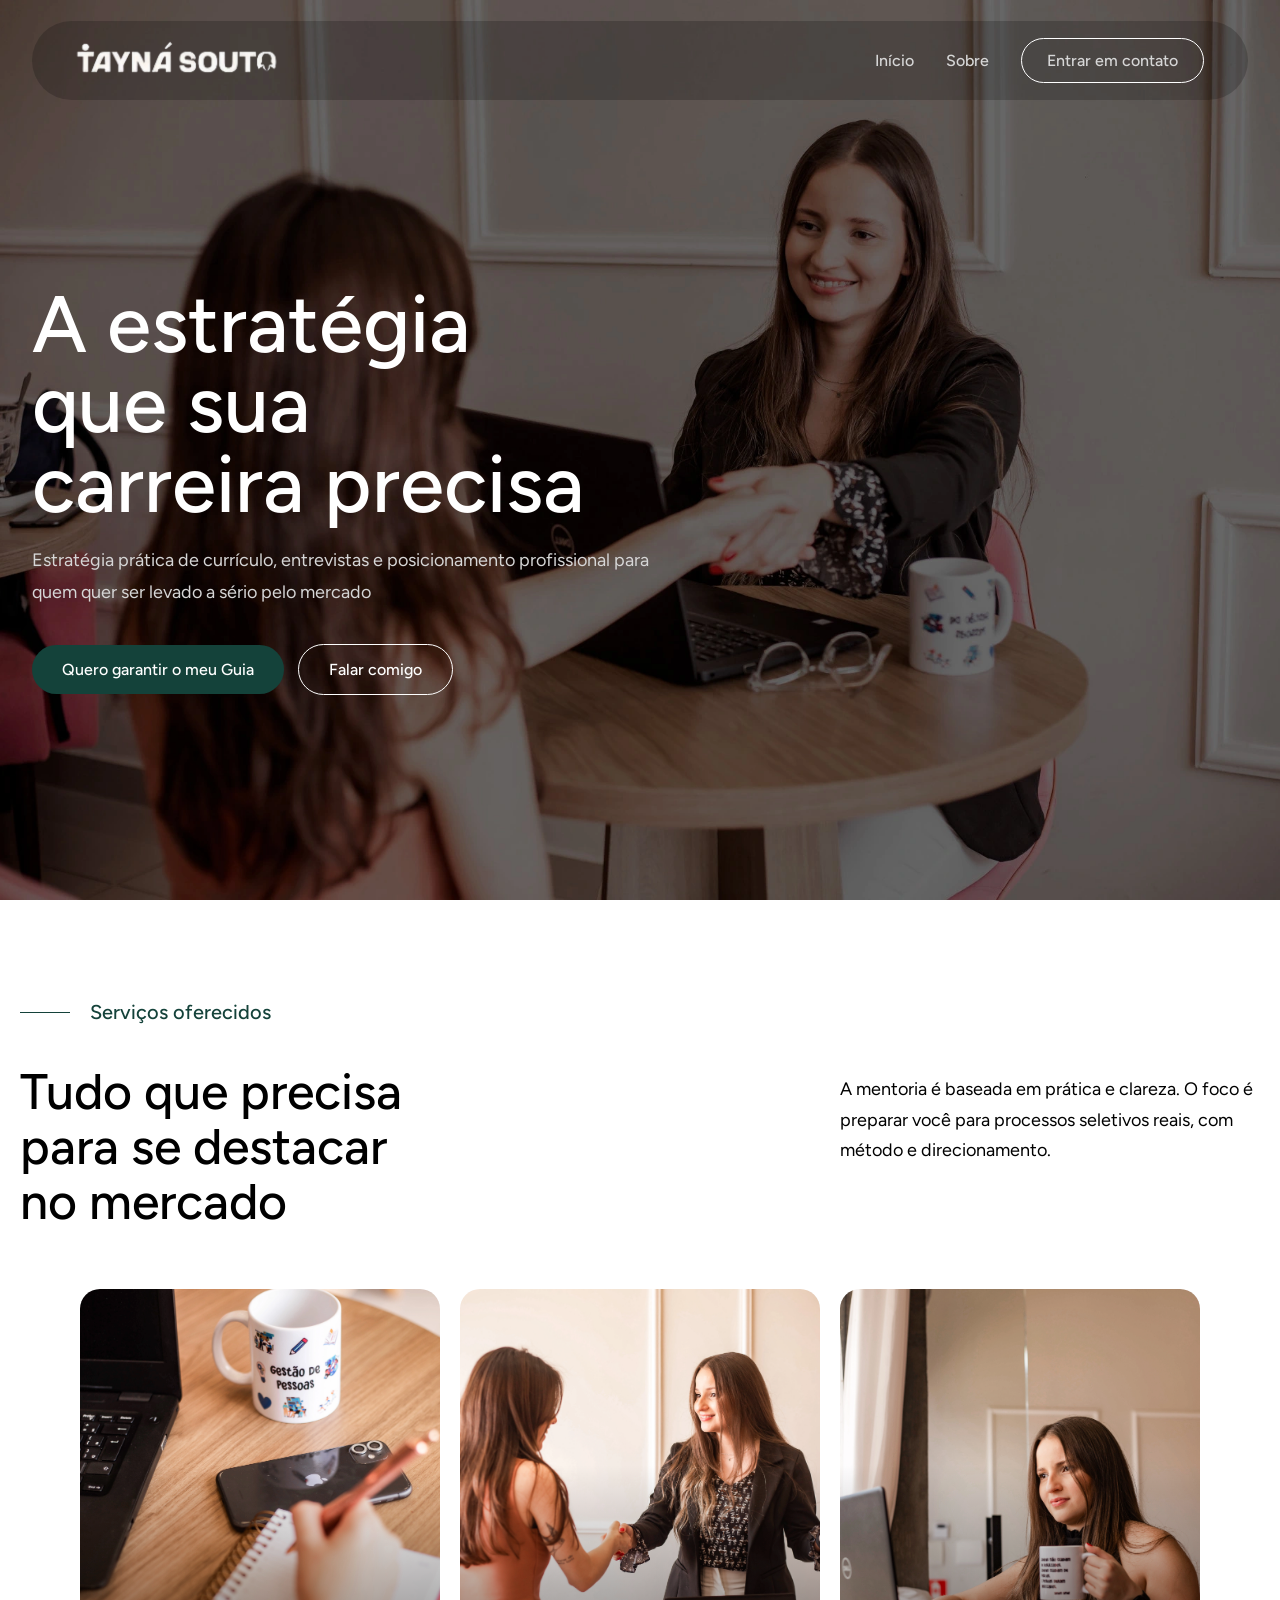
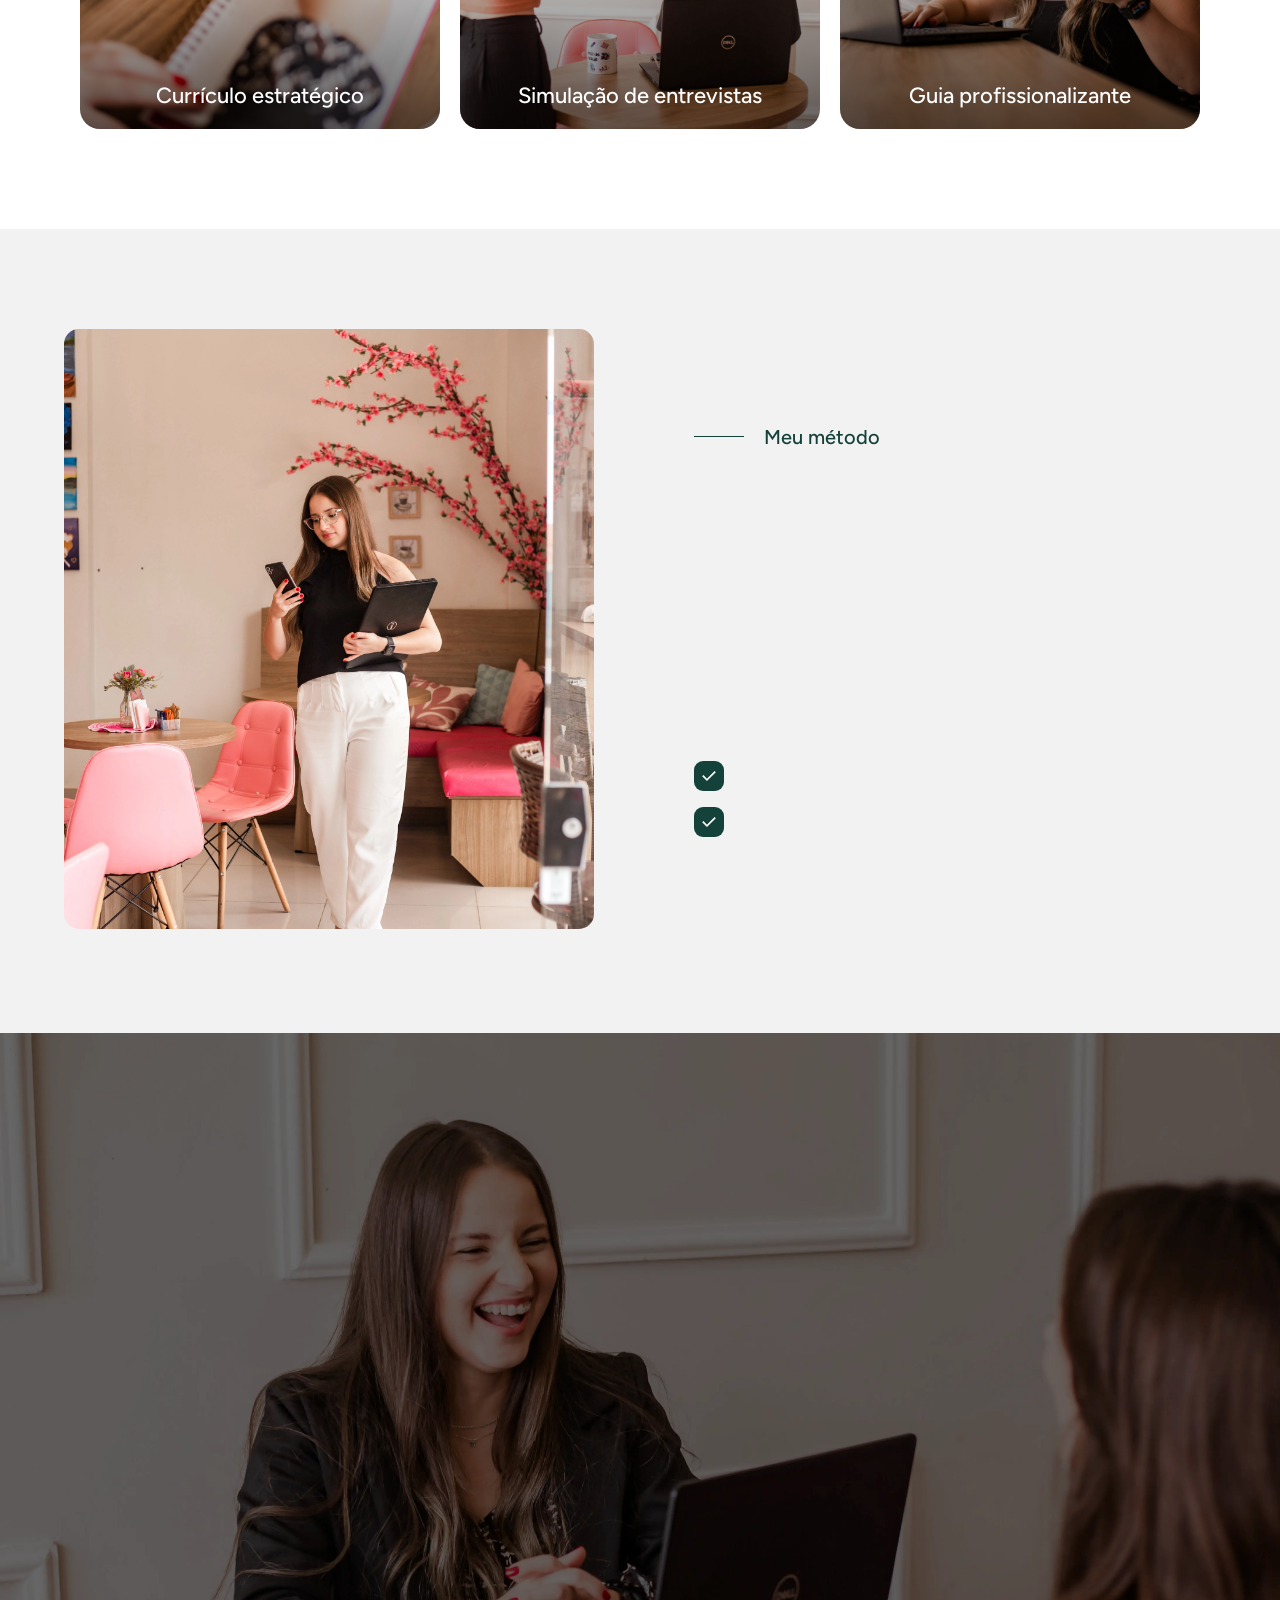
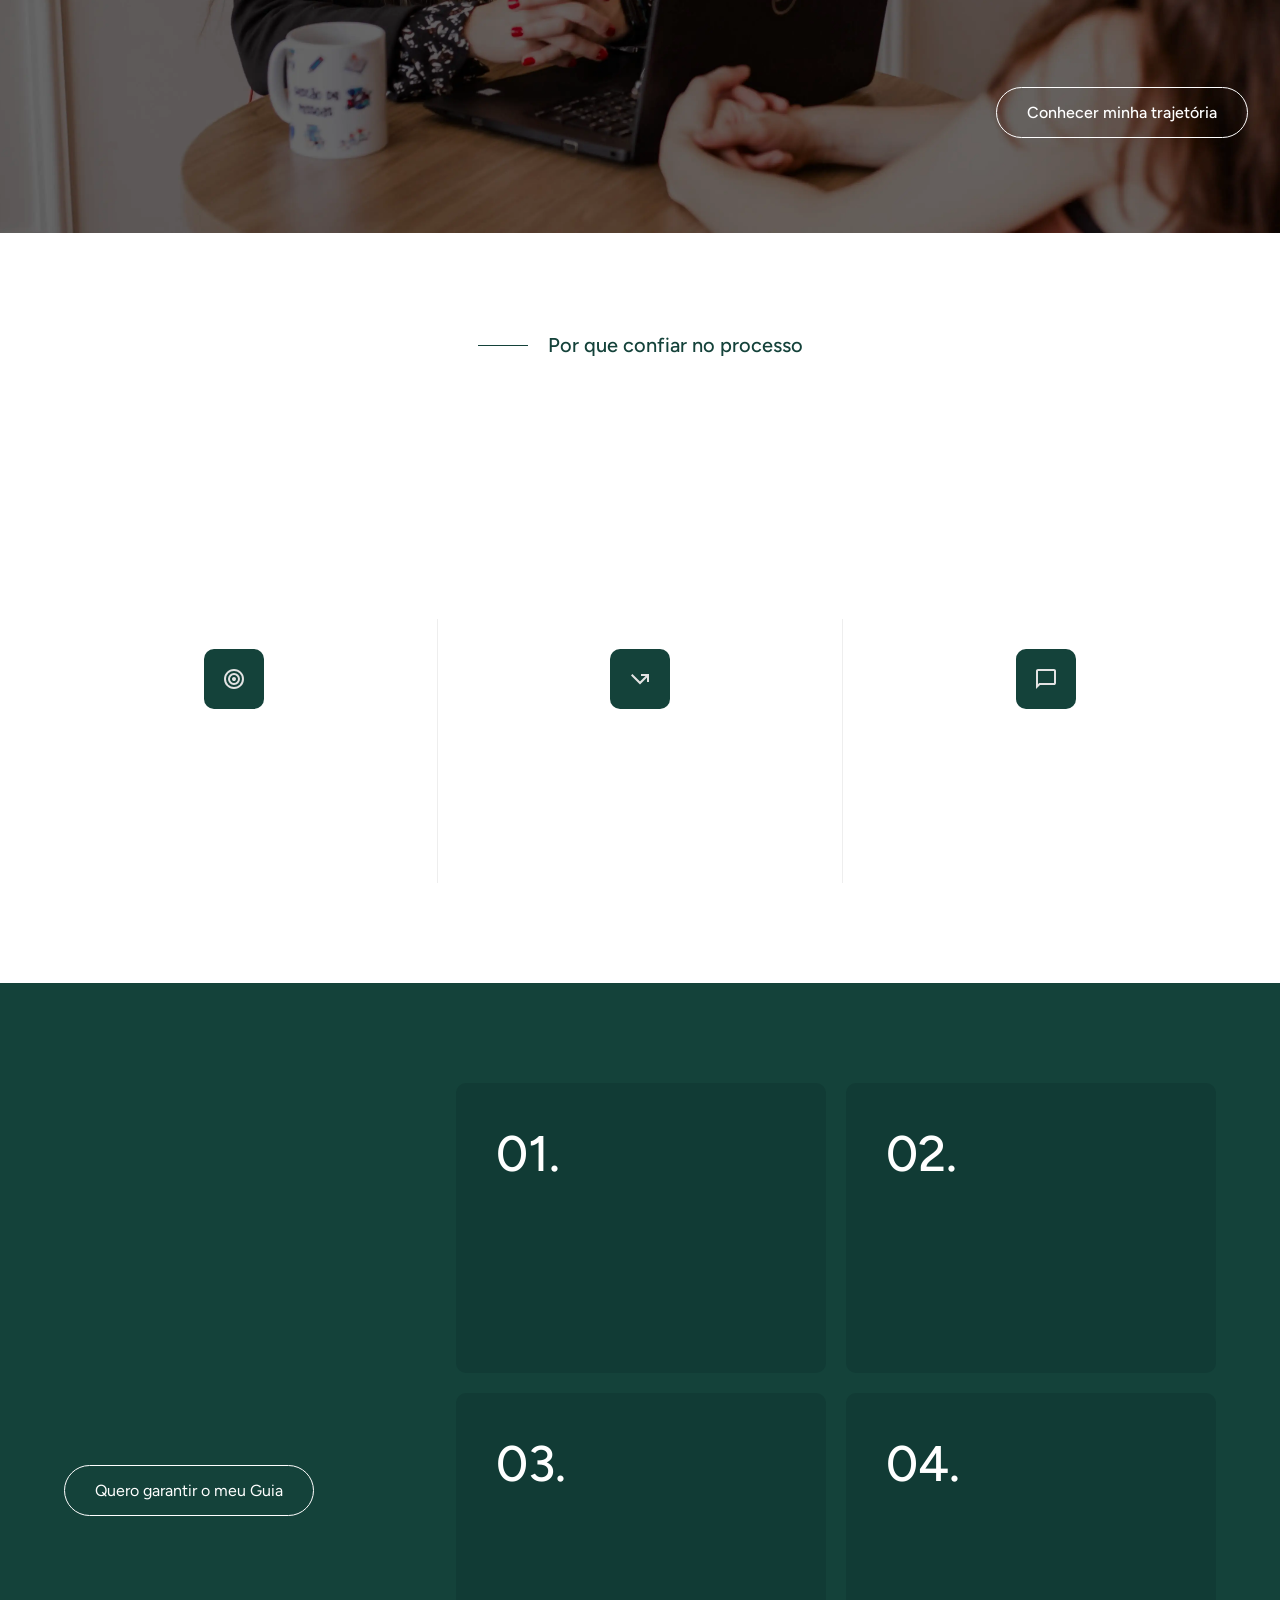
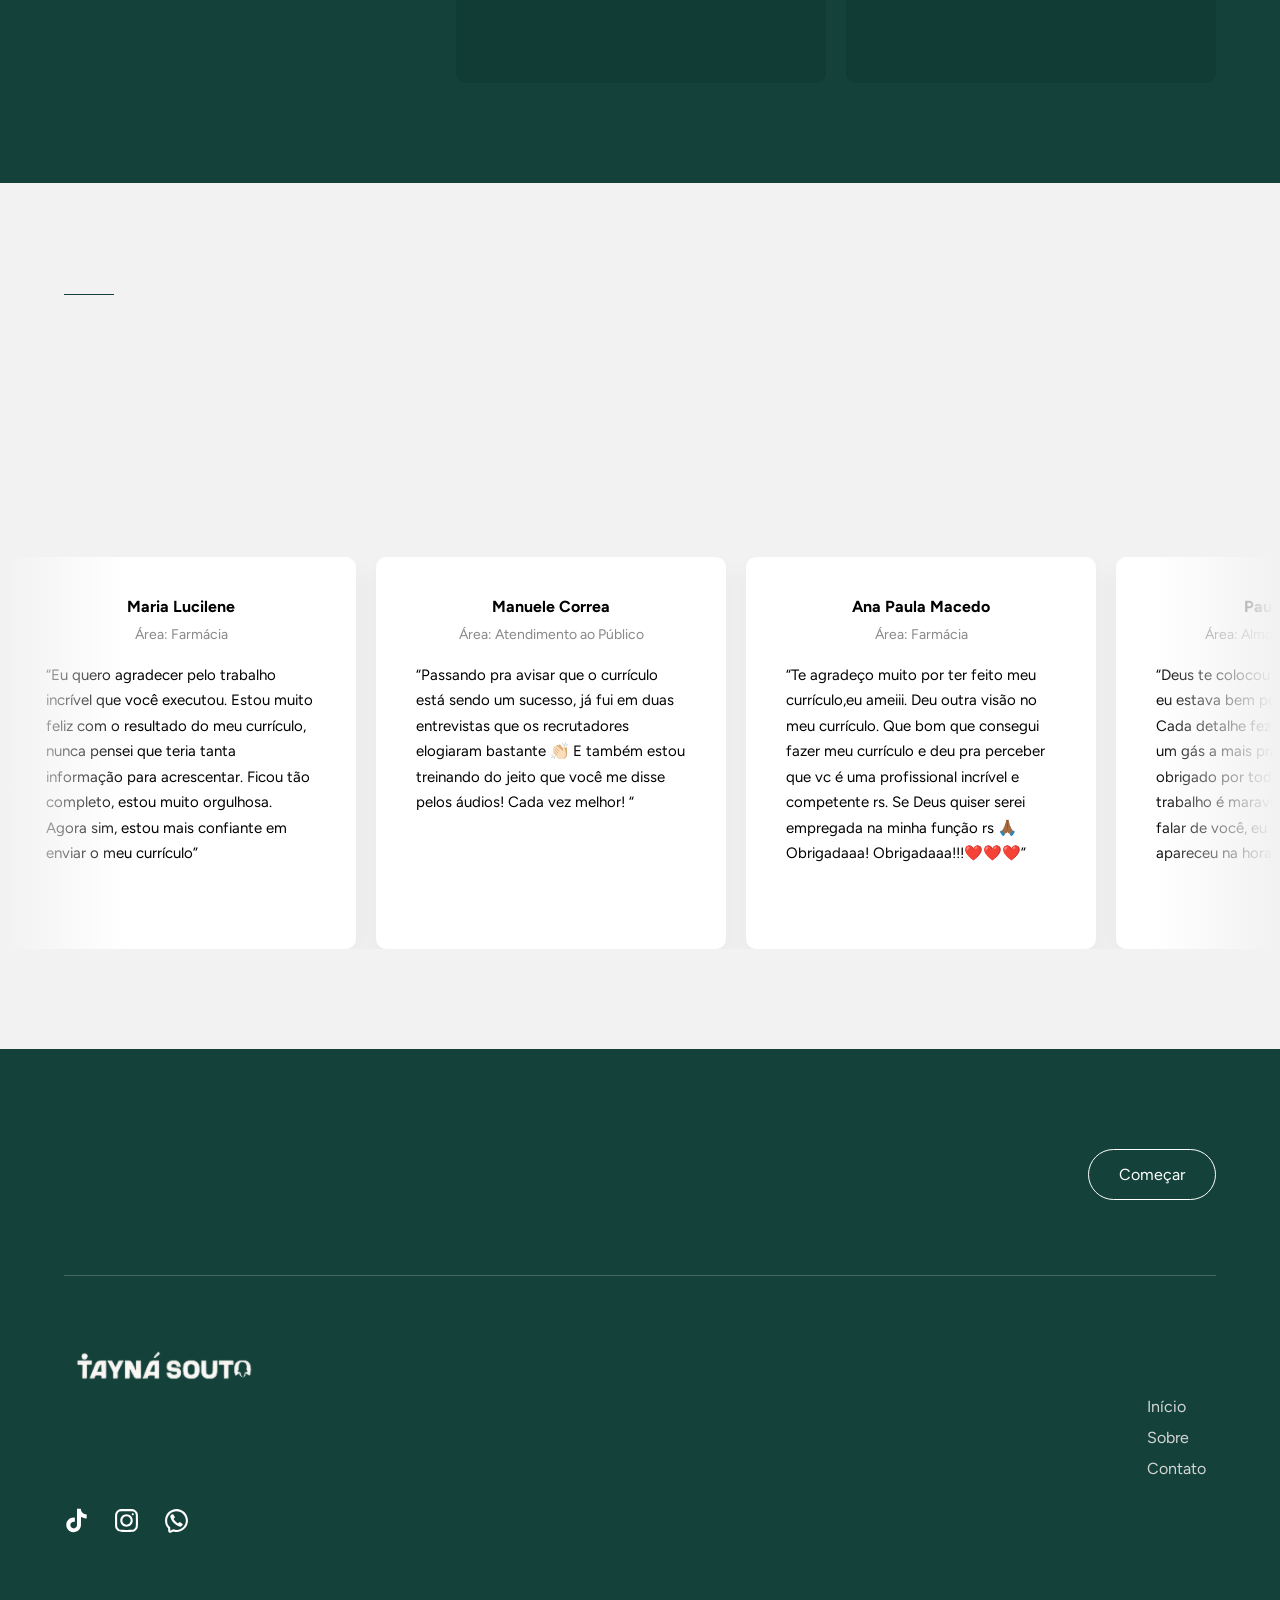
==== commit f7a575e8: "segundo commit" ====
--- a/index.html
+++ b/index.html
@@ -86,17 +86,17 @@
   <div class="cards-servicos">
 
     <div class="card">
-      <img src="./FOTOS/INICIO 1.jpg" alt="">
+      <img src="./FOTOS/INICIO 1.webp" alt="">
       <span>Currículo estratégico</span>
     </div>
 
     <div class="card">
-      <img src="./FOTOS/INICIO 2.jpg" alt="">
+      <img src="./FOTOS/INICIO 2.webp" alt="">
       <span>Simulação de entrevistas</span>
     </div>
 
     <div class="card">
-      <img src="./FOTOS/INICIO 3.jpg" alt="">
+      <img src="./FOTOS/INICIO 3.webp" alt="">
       <span>Guia profissionalizante</span>
     </div>
 </div>
@@ -108,7 +108,7 @@
   <div class="metodo-container">
     
     <div class="metodo-imagem">
-      <img src="./FOTOS/INICIO 4.jpg" alt="">
+      <img src="./FOTOS/INICIO 4.webp" alt="">
     </div>
 
     <div class="metodo-conteudo">
--- a/styles.css
+++ b/styles.css
@@ -33,7 +33,7 @@
 
 .header {
     position: relative;
-    background-image: url(./FOTOS/INICIO\ H1.jpg);
+    background-image: url(./FOTOS/INICIO\ H1.webp);
     background-size: cover;
     background-position: center;
     background-repeat: no-repeat;
@@ -554,7 +554,7 @@
 /*SOBRE A TAYNÁ*/
 
 .sobre-tayna {
- background-image: url(./FOTOS/INICIO\ 5.png);
+ background-image: url(./FOTOS/INICIO\ 5.webp);
  background-size: cover;
  background-position:center;
  background-repeat: no-repeat;
@@ -1174,7 +1174,7 @@
 
 .header-sobre {
   height: 530px;
-  background-image: url(./FOTOS/SOBRE\ H1.jpg);
+  background-image: url(./FOTOS/SOBRE\ H1.webp);
   background-size: cover;
   background-position: center;
   background-repeat: no-repeat;
@@ -1360,7 +1360,7 @@
 
 .header-contato {
   height: 530px;
-  background-image: url(./FOTOS/CONTATO-1.jpg);
+  background-image: url(./FOTOS/CONTATO-1.webp);
   background-size: cover;
   background-position: center;
   background-repeat: no-repeat;
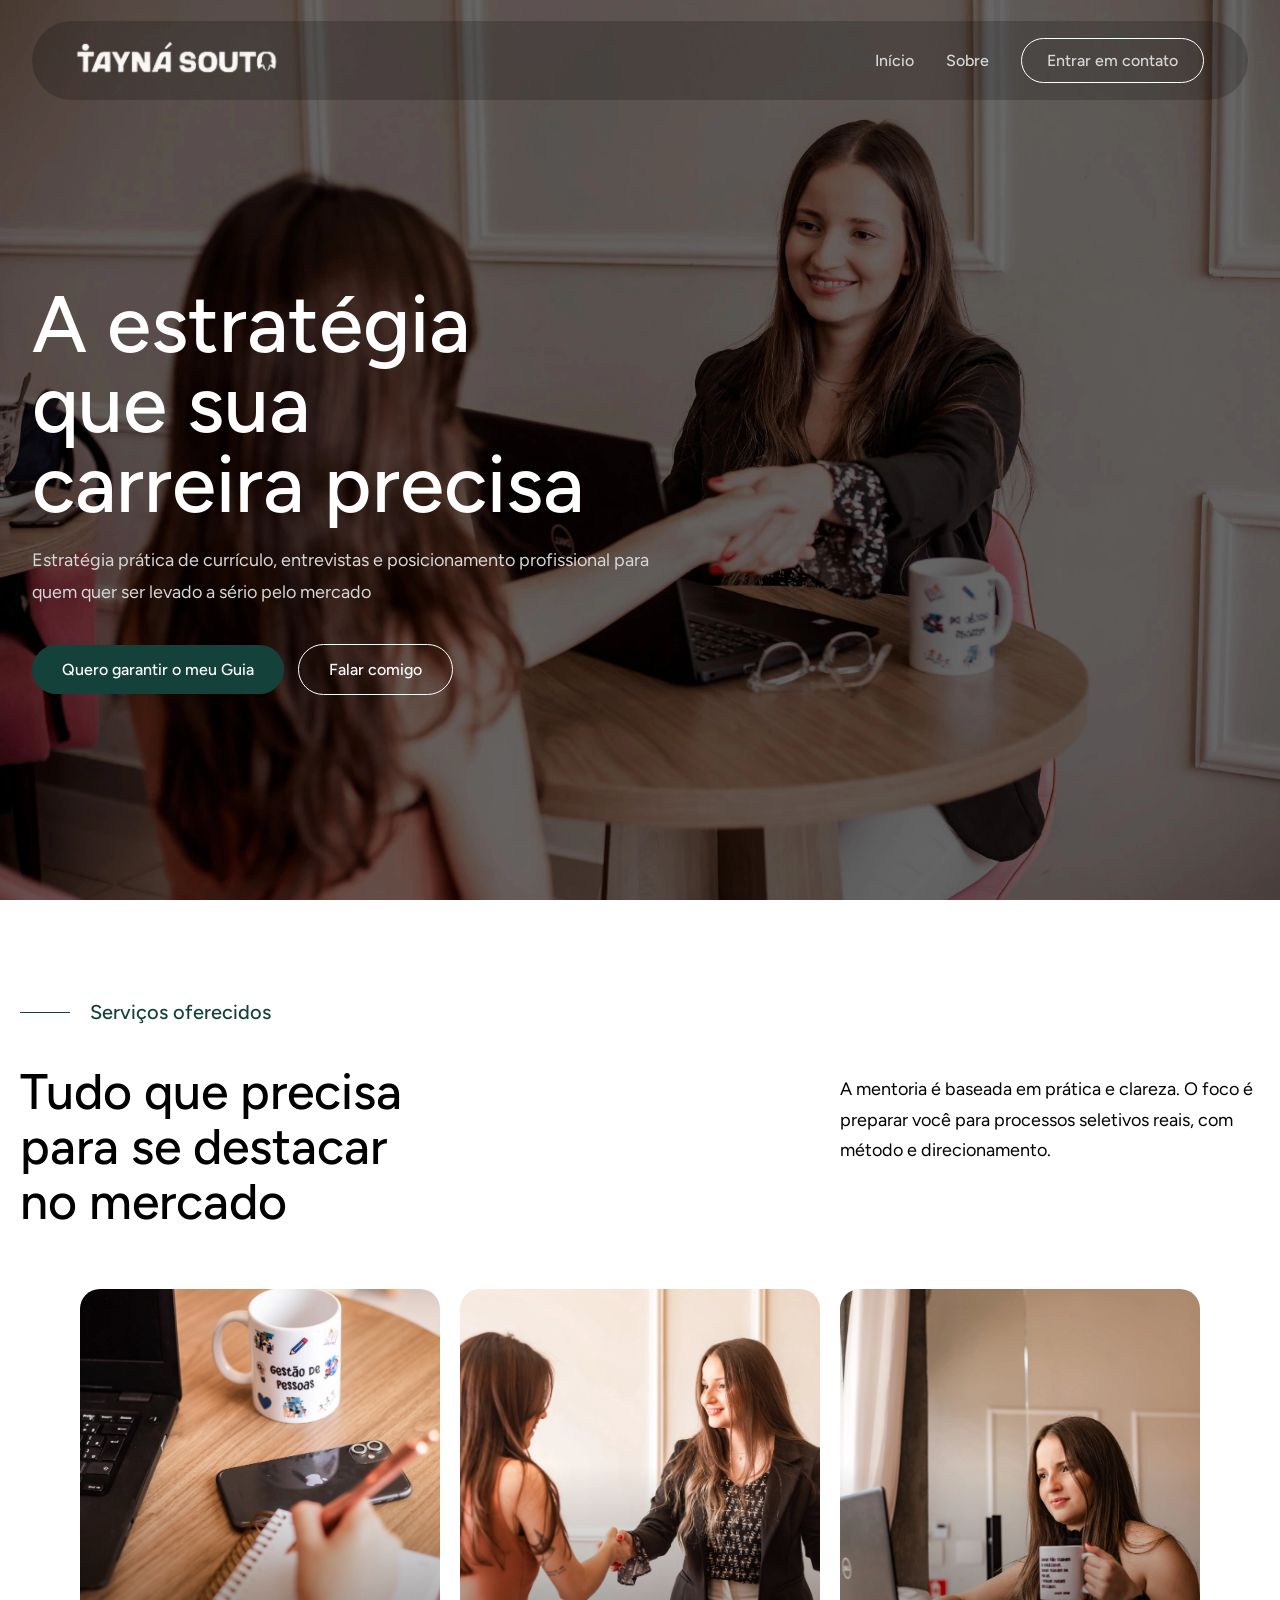
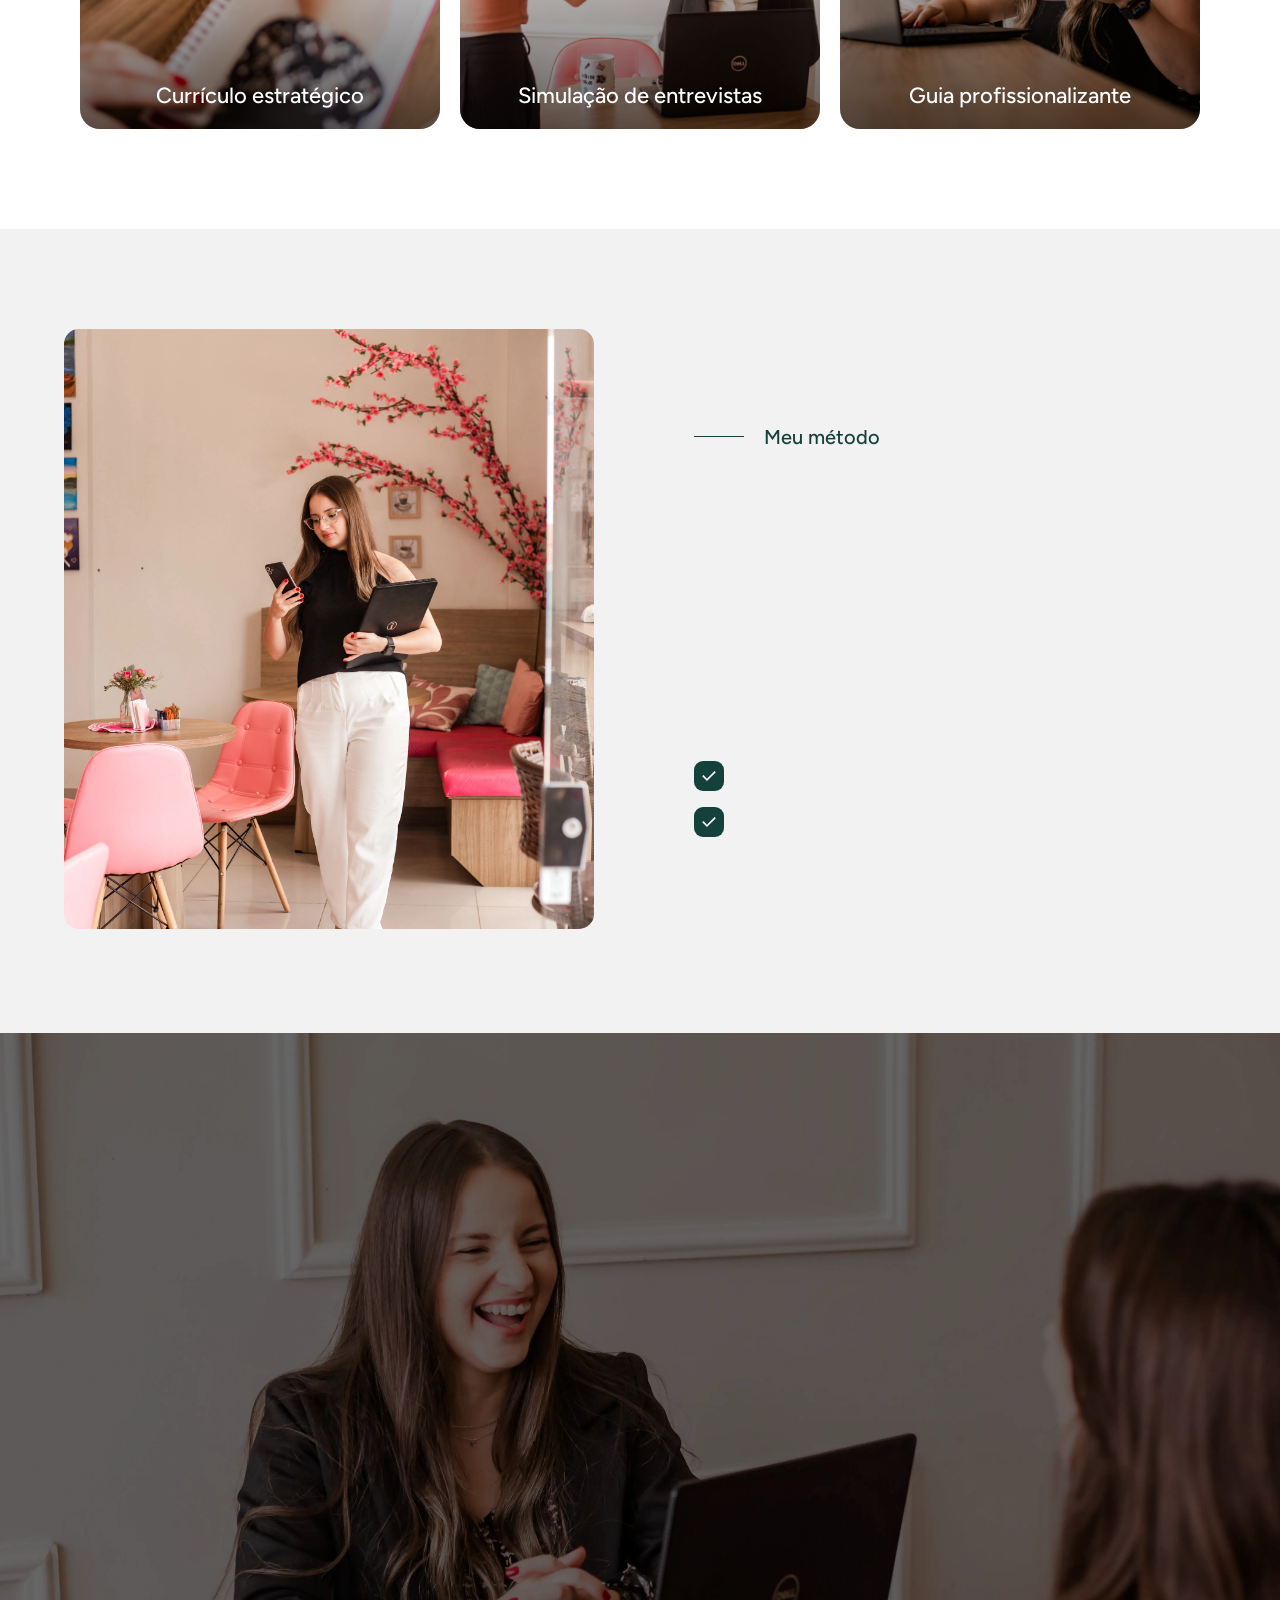
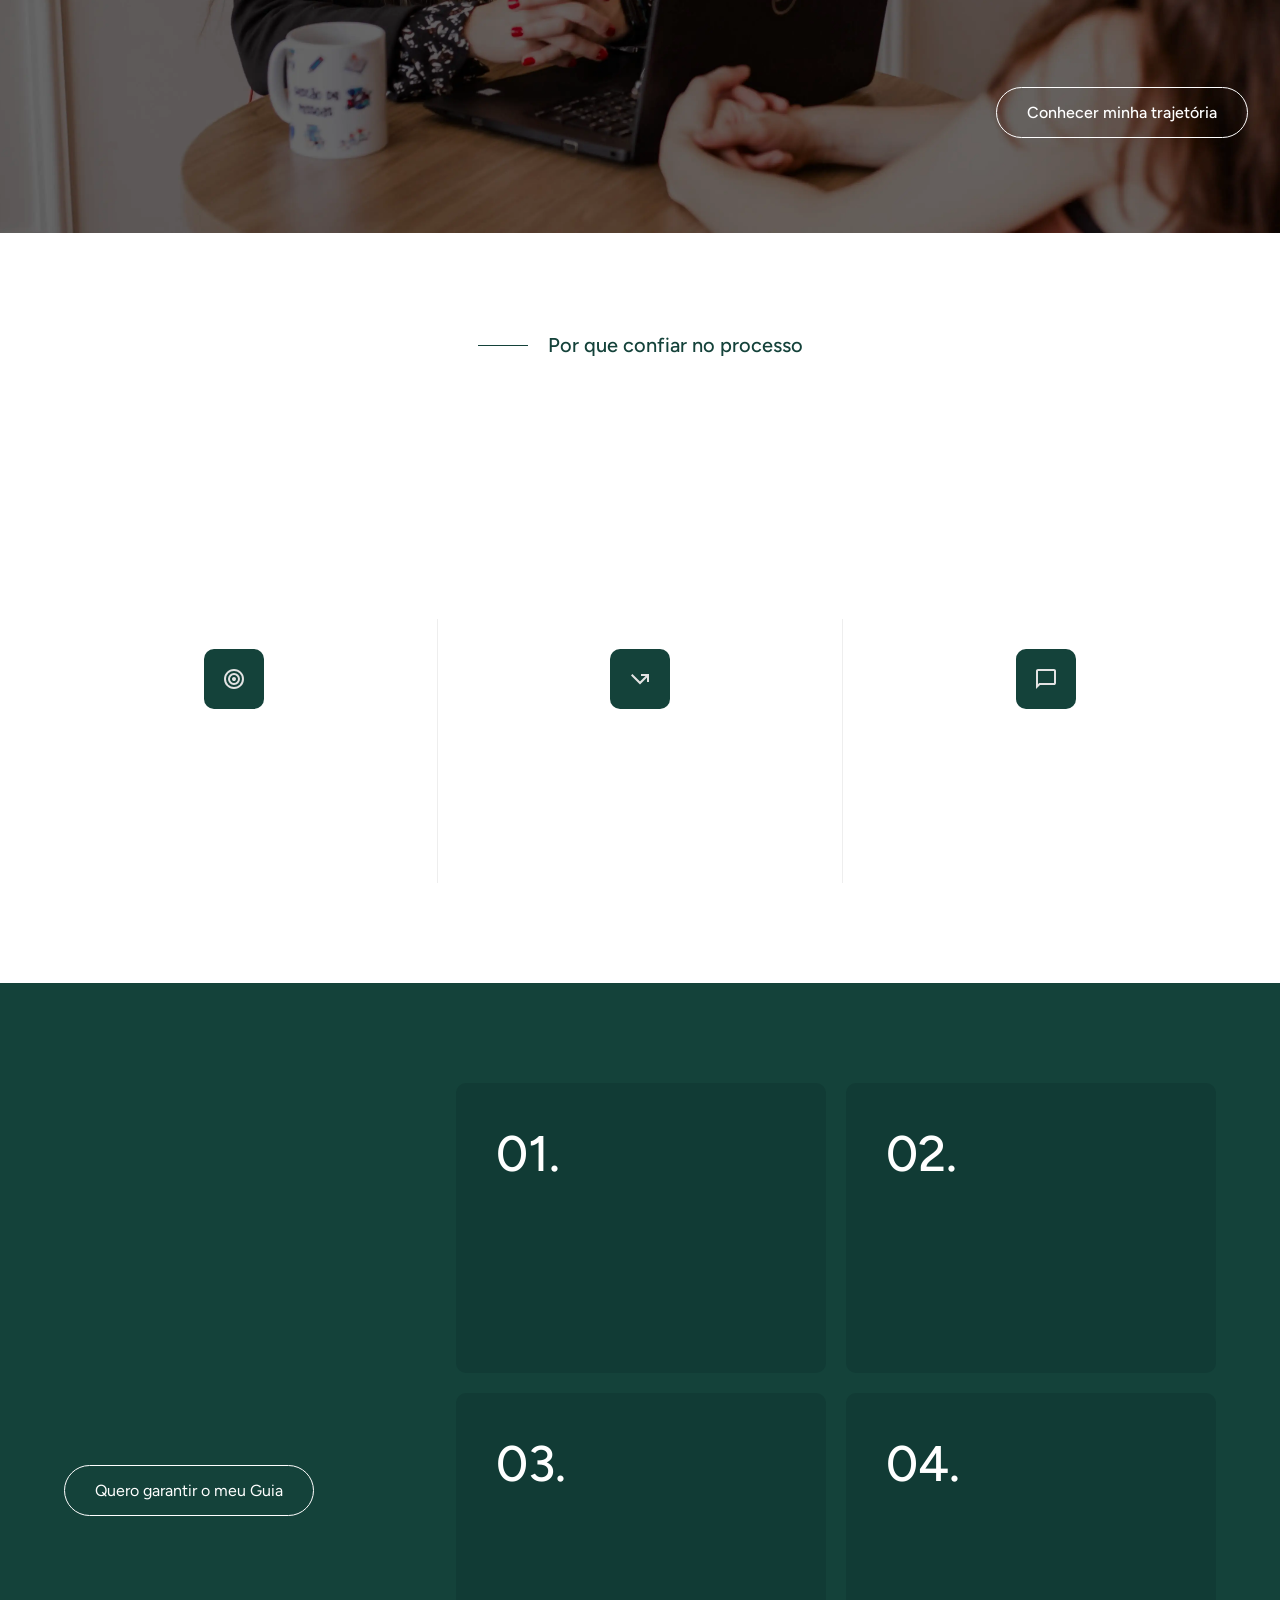
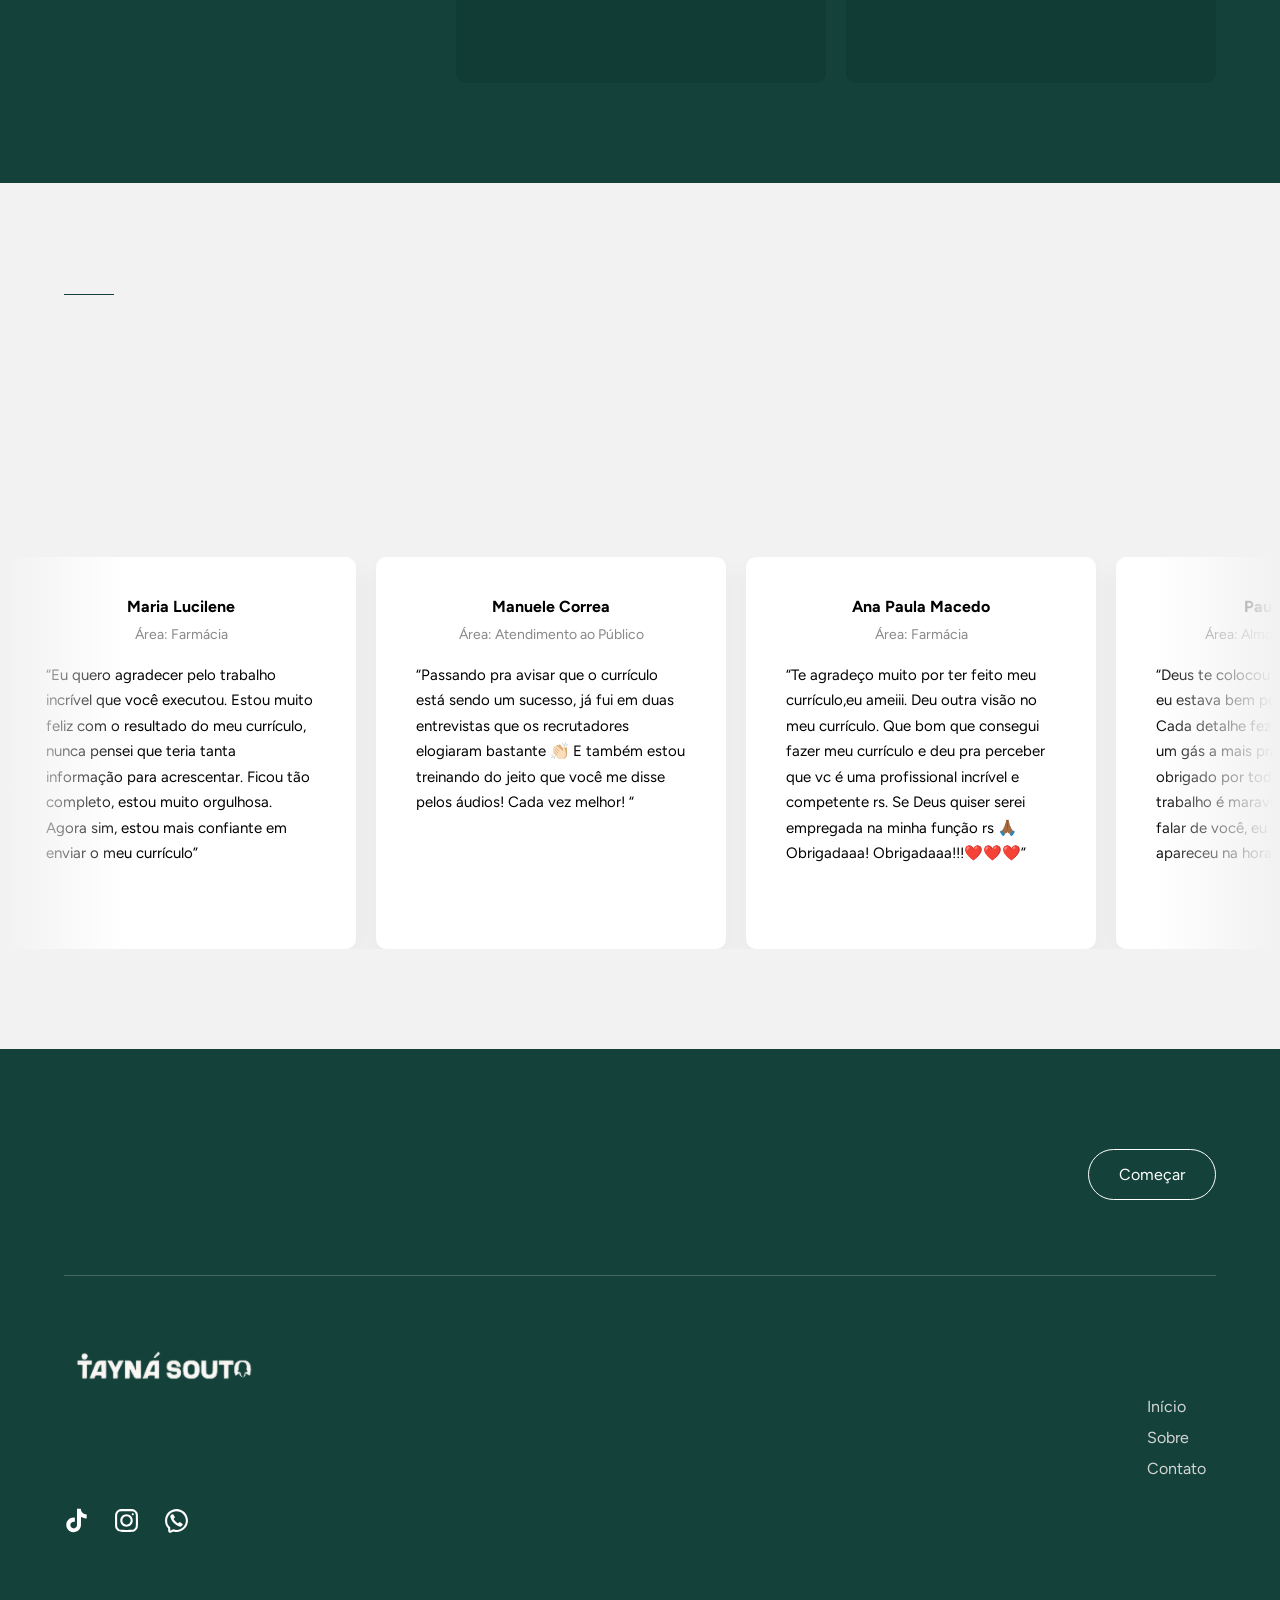
==== commit d1ca3b20: "terceiro commit" ====
--- a/index.html
+++ b/index.html
@@ -91,7 +91,7 @@
     </div>
 
     <div class="card">
-      <img src="./FOTOS/INICIO 2.webp" alt="">
+      <img src="./FOTOS/INICIO 2.jpg" alt="">
       <span>Simulação de entrevistas</span>
     </div>
 
--- a/styles.css
+++ b/styles.css
@@ -123,6 +123,11 @@
 }
 
 @media (max-width: 700px) {
+
+  .header{
+    background-image: url(./FOTOS/INICIO\ H1\ mobile.jpg);
+  }
+
   .links-container {
     flex-direction: column;
     position: fixed;
@@ -606,6 +611,10 @@
 /*SOBRE A TAYNÁ MOBILE*/
 
 @media (max-width: 800px) {
+  .sobre-tayna{
+    background-image: url(./FOTOS/INICIO\ 5\ mobile.jpg);
+  }
+
   .texto-sobre {
     flex-direction: column;
     align-items: center;
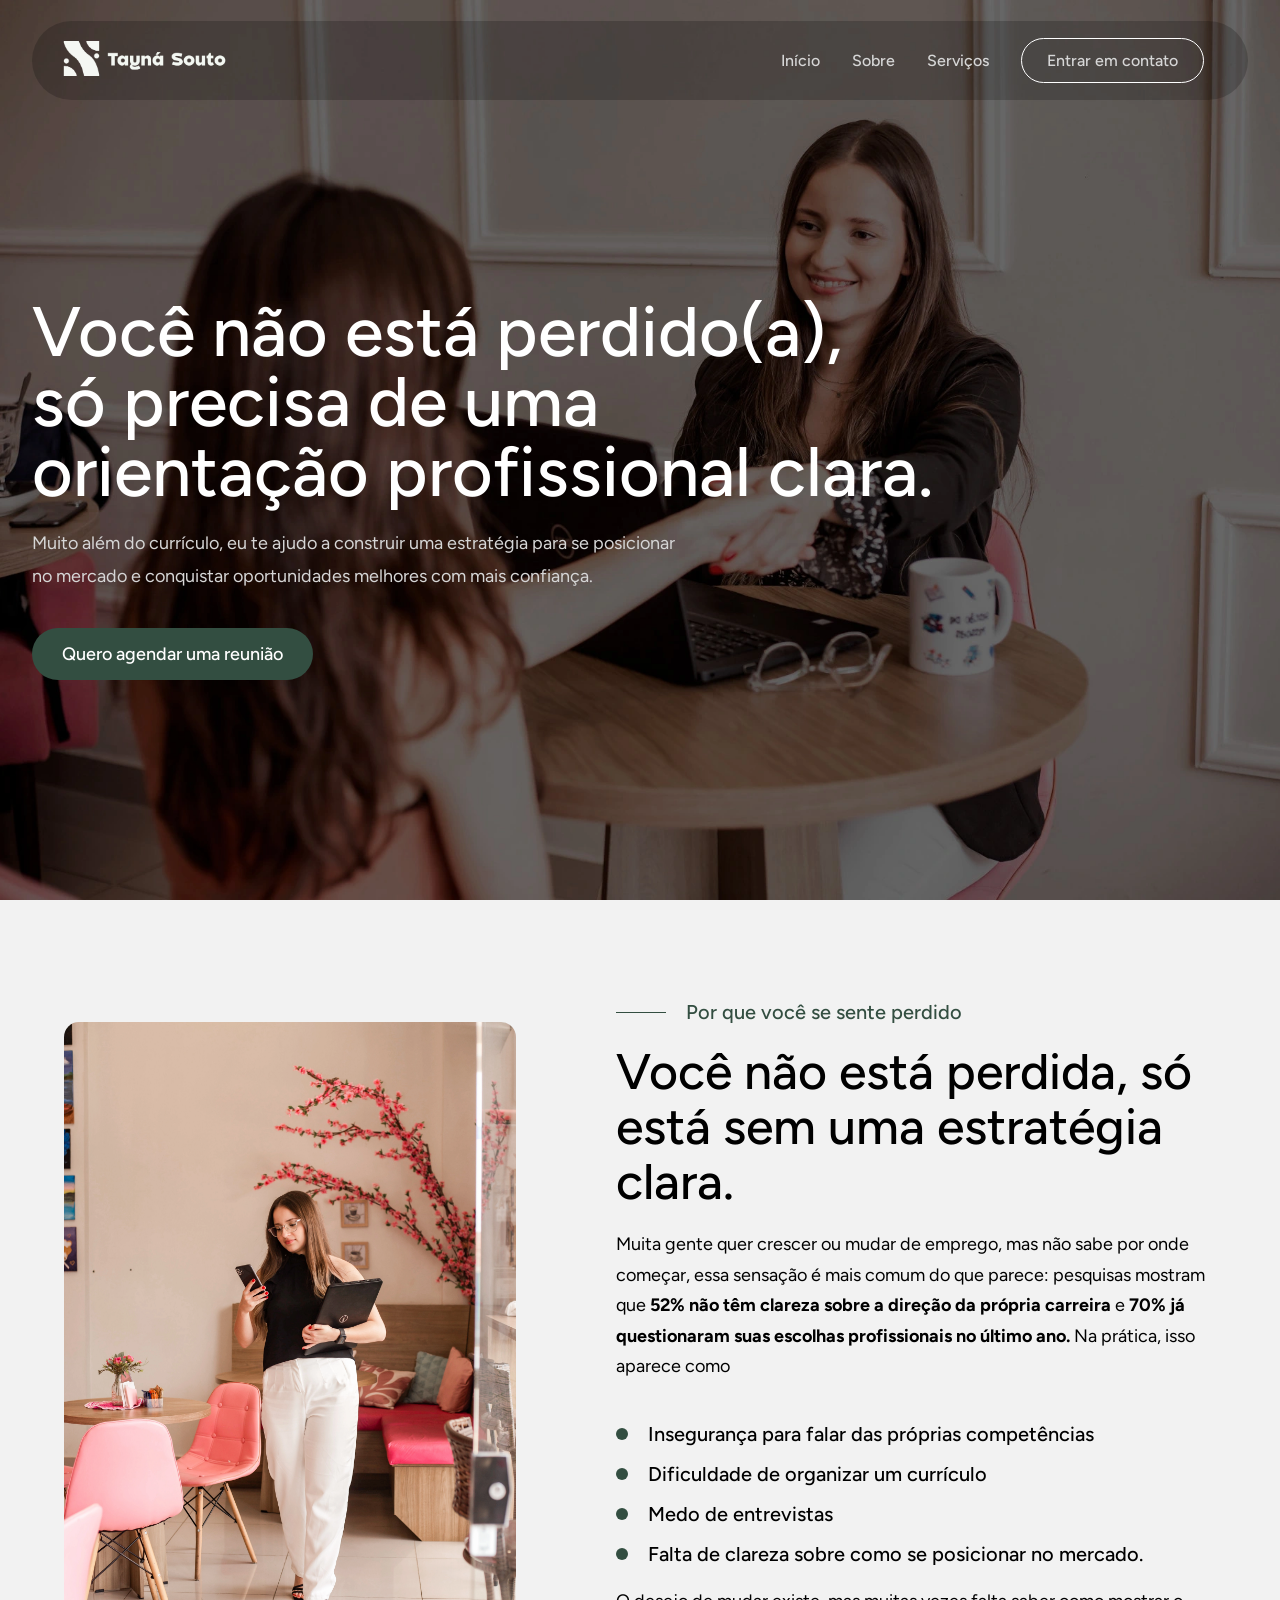
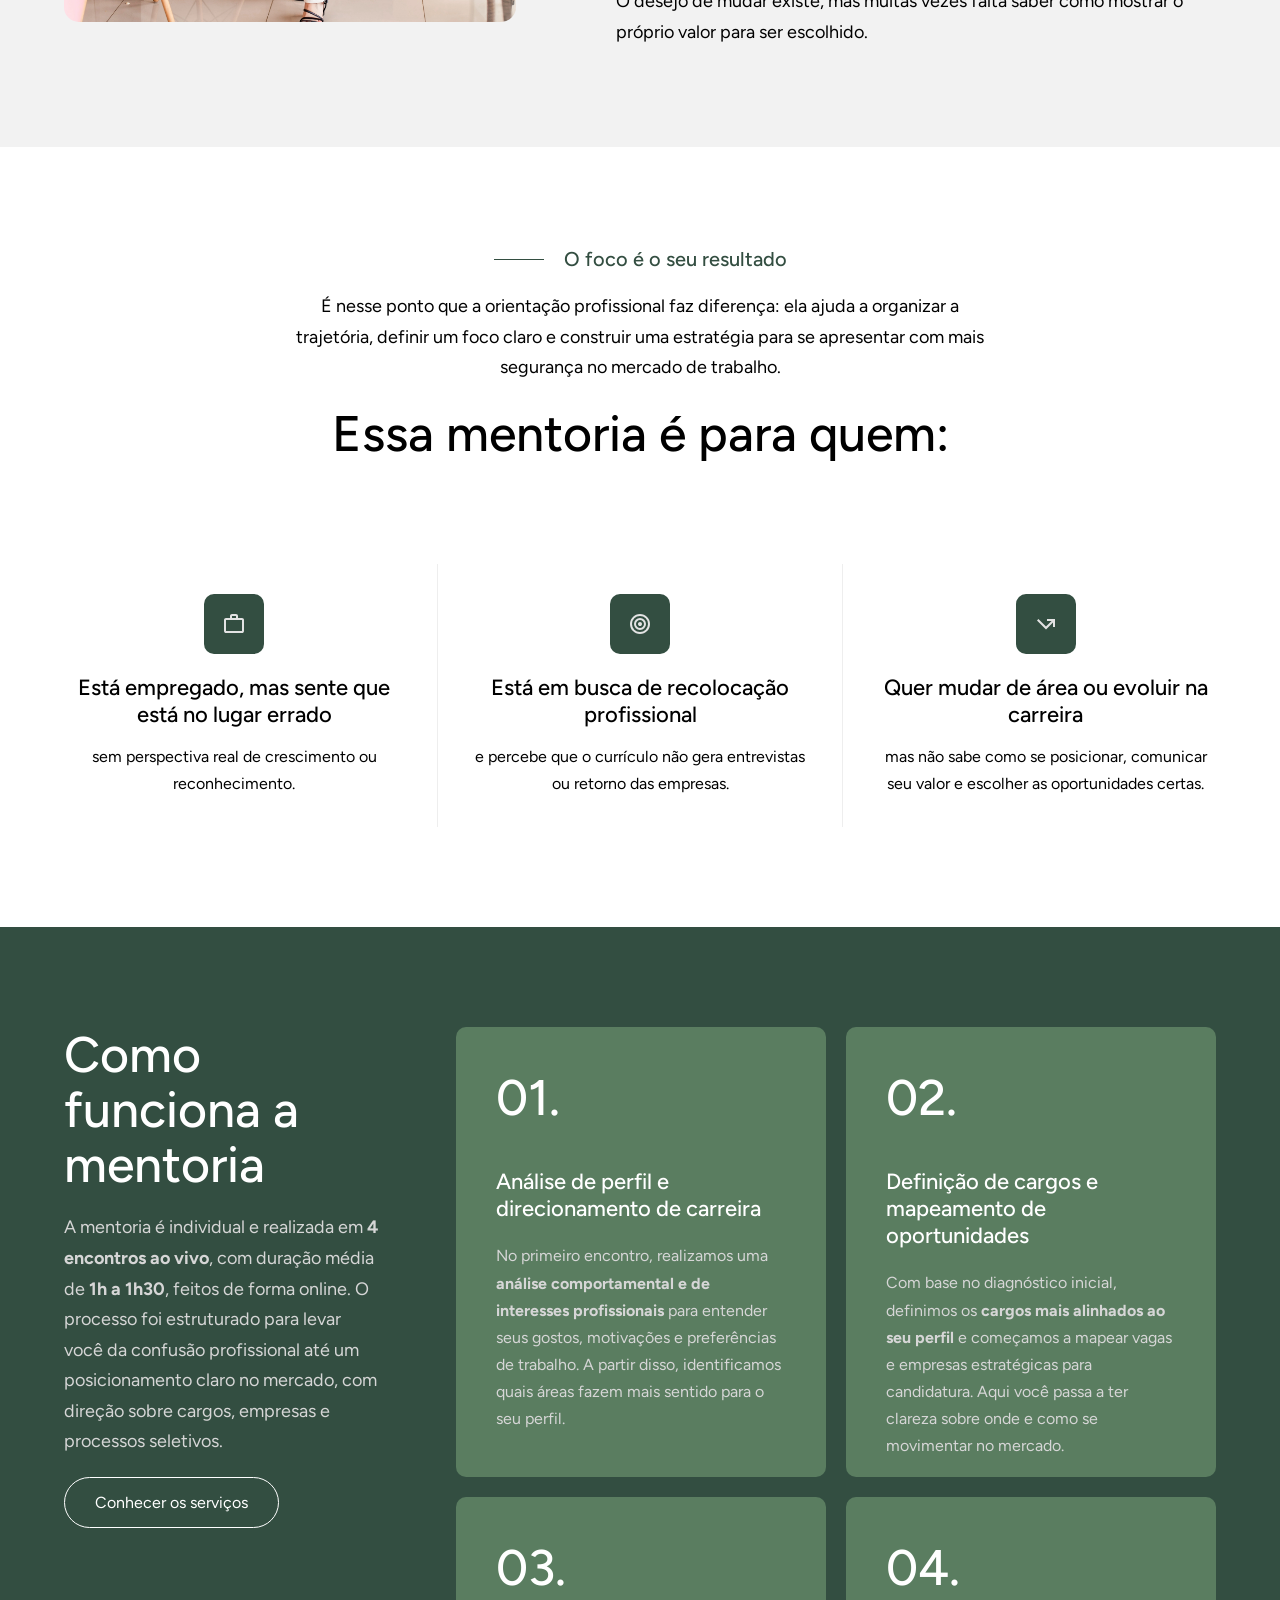
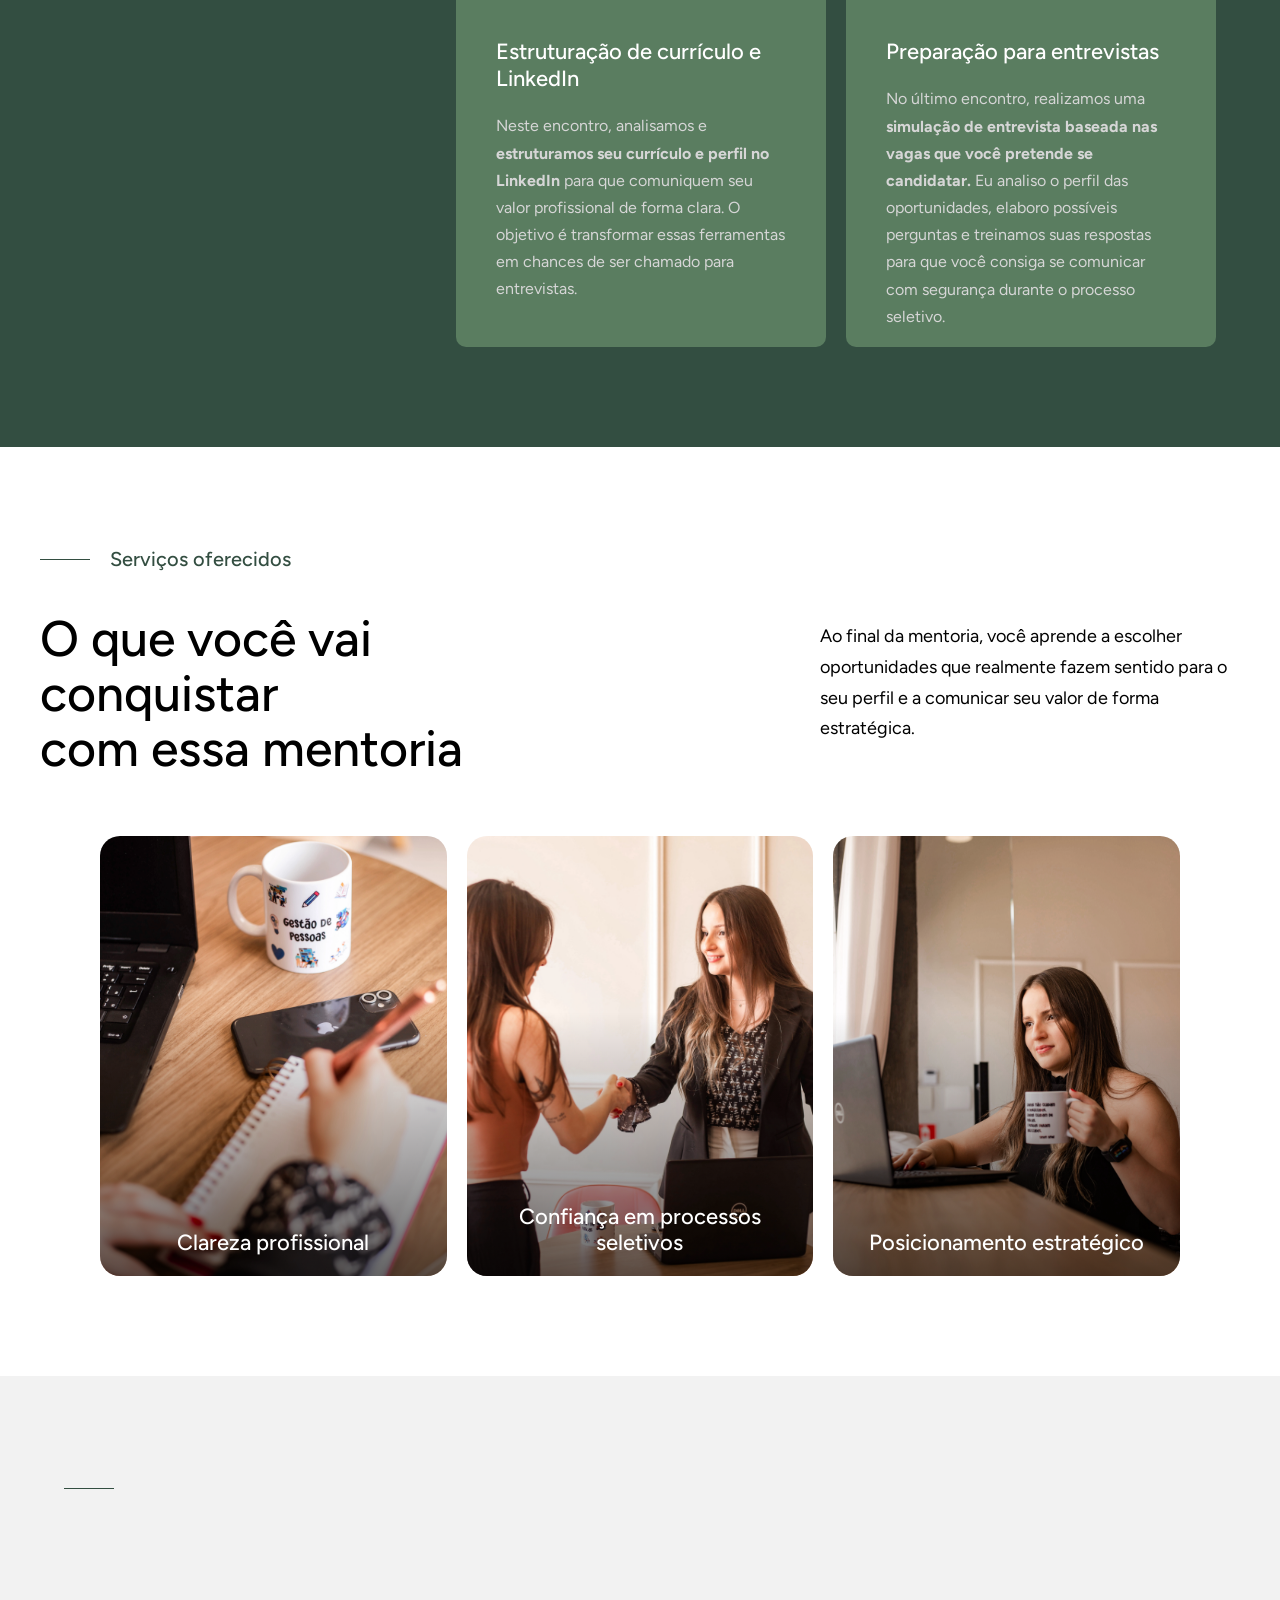
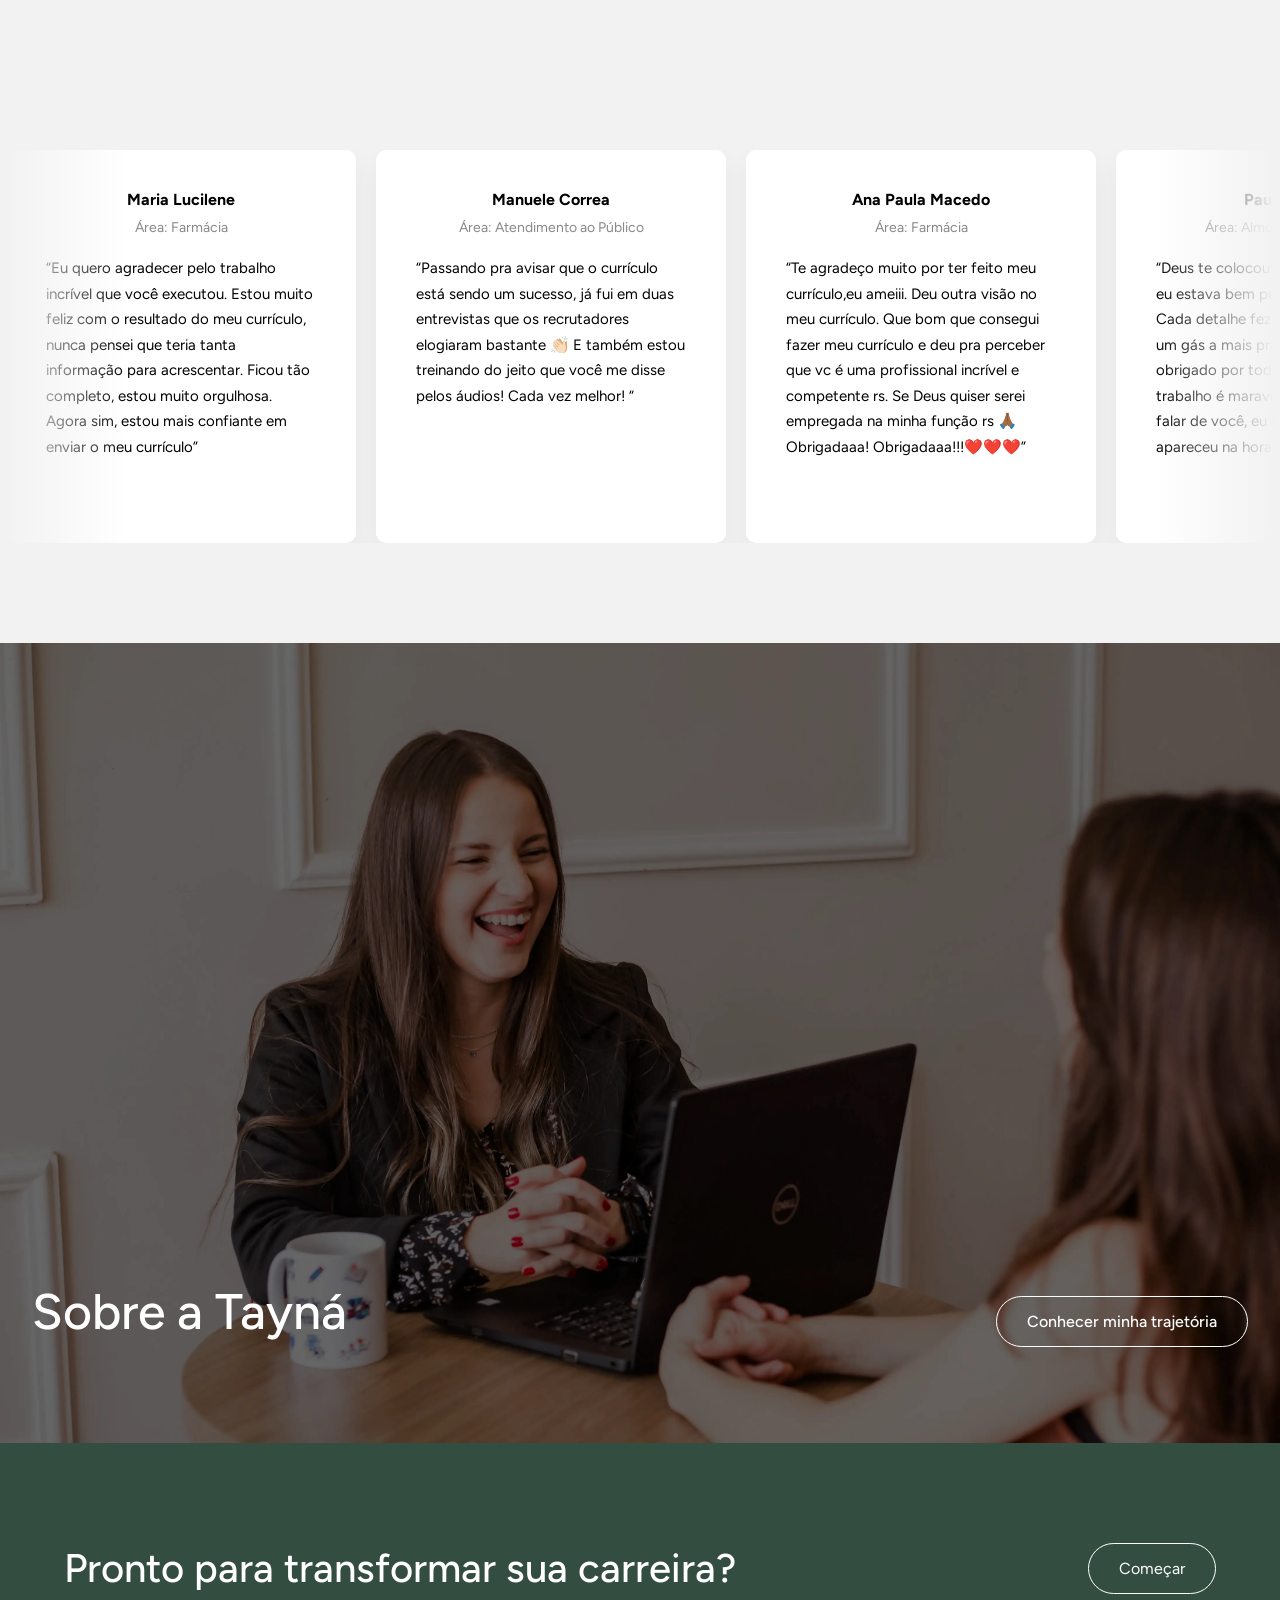
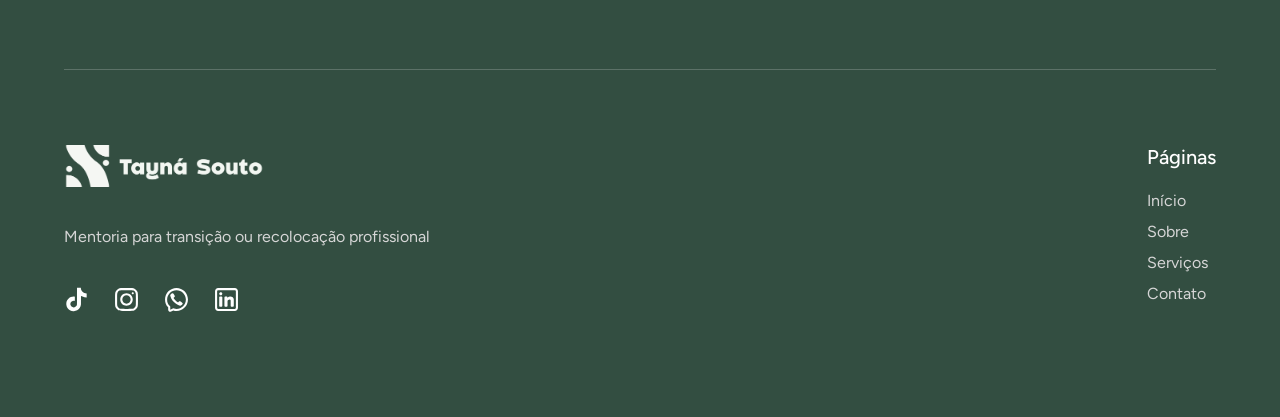
==== commit 70bda569: "primeiro commit" ====
--- a/index.html
+++ b/index.html
@@ -9,7 +9,7 @@
     <link href="https://fonts.googleapis.com/css2?family=Figtree:ital,wght@0,300..900;1,300..900&display=swap" rel="stylesheet">
     <link rel="icon" href="./FOTOS/favicon.png" type="image/png">
 
-    <title>Tayná Souto - Currículo e Entrevista</title>
+    <title>Tayná Souto - Mentoria Profissional</title>
 
 </head>
 
@@ -25,6 +25,7 @@
         <nav class="navbar">
             <a href="index.html">Início</a>
             <a href="sobre.html">Sobre</a>
+            <a href="serviços.html">Serviços</a>
             <a class="botao-contato" href="contato.html">Entrar em contato</a>
 
             <!--MENU SANDUÍCHE MOBILE-->
@@ -41,6 +42,7 @@
 
             <a href="index.html">Início</a>
             <a href="sobre.html">Sobre</a>
+             <a href="serviços.html">Serviços</a>
             <a class="botao-contato" href="contato.html">Entrar em contato</a>
            
             </div>
@@ -50,11 +52,10 @@
     <div class="inicio-container">
         <section id="#home">
             <div class="content">
-                <h3>A estratégia<br>que sua<br>carreira precisa</h3>
-                <p>Estratégia prática de currículo, entrevistas e posicionamento profissional para<br>quem quer ser levado a sério pelo mercado</p>
+                <h3>Você não está perdido(a),<br>só precisa de uma<br>orientação profissional clara.</h3>
+                <p>Muito além do currículo, eu te ajudo a construir uma estratégia para se posicionar<br>no mercado e conquistar oportunidades melhores com mais confiança.</p>
                 <div class="botoes-inicio">
-                <a href="#hotmart" class="botao-guia">Quero garantir o meu Guia</a>
-                <a href="contato.html" class="botao-ctt">Falar comigo</a>
+                <a href="contato.html" class="botao-reuniao">Quero agendar uma reunião</a>
                 </div>
             </div>
         </section>
@@ -63,47 +64,9 @@
     </header>
 
     <main>
-<!--SERVIÇOS-->
-
-<section class="servicos">
-
-  <div class="servicos-topo">
-    <div class="linha-titulo">
-      <span></span>
-      <p>Serviços oferecidos</p>
-    </div>
-
-    <div class="servicos-texto">
-      <h2>Tudo que precisa<br>para se destacar<br>no mercado</h2>
-
-      <p class="descricao">
-        A mentoria é baseada em prática e clareza. O foco é preparar você
-        para processos seletivos reais, com método e direcionamento.
-      </p>
-    </div>
-  </div>
-
-  <div class="cards-servicos">
-
-    <div class="card">
-      <img src="./FOTOS/INICIO 1.webp" alt="">
-      <span>Currículo estratégico</span>
-    </div>
-
-    <div class="card">
-      <img src="./FOTOS/INICIO 2.jpg" alt="">
-      <span>Simulação de entrevistas</span>
-    </div>
-
-    <div class="card">
-      <img src="./FOTOS/INICIO 3.webp" alt="">
-      <span>Guia profissionalizante</span>
-    </div>
-</div>
-</section>
-
-<!--MÉTODO-->
-
+
+
+      <!--MÉTODO-->
 <section class="metodo">
   <div class="metodo-container">
     
@@ -115,51 +78,49 @@
 
       <div class="metodo-header">
         <span class="linha-decorativa"></span>
-        <span class="subtitulo">Meu método</span>
-      </div>
-
-      <h2 class="metodo-titulo">Estratégia, prática<br>e direcionamento</h2>
+        <span class="subtitulo">Por que você se sente perdido</span>
+      </div>
+
+      <h2 class="metodo-titulo">Você não está perdida, só está sem uma estratégia clara.</h2>
 
       <p class="metodo-descricao">
-        A mentoria é construída a partir da sua realidade profissional. O foco não é decorar respostas ou seguir modelos prontos, mas desenvolver clareza e segurança para cada etapa do processo seletivo
+       Muita gente quer crescer ou mudar de emprego, mas não sabe por onde começar, essa sensação é mais comum do que parece: pesquisas mostram que <b>52% não têm clareza sobre a direção da própria carreira</b> e <b>70% já questionaram suas escolhas profissionais no último ano.</b> Na prática, isso aparece como 
       </p>
 
       <div class="metodo-lista">
         <div class="metodo-item">
           <div class="icon-box">
-            <svg xmlns="http://www.w3.org/2000/svg" height="20px" viewBox="0 -960 960 960" width="20px" fill="#ffffff"><path d="M382-240 154-468l57-57 171 171 367-367 57 57-424 424Z"/></svg>
           </div>
-          <p>Análise individual do seu perfil e objetivos</p>
+          <p>Insegurança para falar das próprias competências</p>
         </div>
 
         <div class="metodo-item">
           <div class="icon-box">
-            <svg xmlns="http://www.w3.org/2000/svg" height="20px" viewBox="0 -960 960 960" width="20px" fill="#ffffff"><path d="M382-240 154-468l57-57 171 171 367-367 57 57-424 424Z"/></svg>
           </div>
-          <p>Currículo e comunicação alinhados à vaga</p>
+          <p>Dificuldade de organizar um currículo</p>
         </div>
-      </div>
-    </div>
-
-  </div>
-</section>
-
-<!--SOBRE A TAYNÁ-->
-
-<section class="sobre-tayna">
-    <div class="sobre-container">
-
-    <div class="texto-sobre">
-        <h3>Sobre a Tayná</h3>
-
-        <div class="sobre-botao">
-            <a href="sobre.html">Conhecer minha trajetória</a>
+
+        <div class="metodo-item">
+          <div class="icon-box">
+          </div>
+          <p>Medo de entrevistas</p>
         </div>
 
-    </div>
-    </div>
-
-</section>
+        <div class="metodo-item">
+          <div class="icon-box">
+          </div>
+          <p>Falta de clareza sobre como se posicionar no mercado.</p>
+        </div>
+      </div>
+
+      <p class="metodo-descricao">
+O desejo de mudar existe, mas muitas vezes falta saber como mostrar o próprio valor para ser escolhido.      </p>
+
+    </div>
+
+  </div>
+</section>
+
 
 <!--POR QUE CONFIAR-->
 
@@ -170,35 +131,35 @@
     <div class="confiar-topo">
       <div class="confiar-header">
         <span class="linha-decorativa"></span>
-        <span class="subtitulo">Por que confiar no processo</span>
-      </div>
-
-      <h2 class="confiar-titulo">O foco é o seu resultado</h2>
+        <span class="subtitulo">O foco é o seu resultado</span>
+      </div>
+
+     
 
       <p class="confiar-descricao">
-        A mentoria foi criada para preparar você para processos seletivos reais, com
-        orientação prática, análise individual e direcionamento claro
-      </p>
+        É nesse ponto que a orientação profissional faz diferença: ela ajuda a organizar a trajetória, definir um foco claro e construir uma estratégia para se apresentar com mais segurança no mercado de trabalho.
+      </p> 
+      <h2 class="confiar-titulo">Essa mentoria é para quem:</h2>
     </div>
 
     <div class="confiar-cards">
+
+      <div class="confiar-card">
+        <div class="icone-confiar"><svg xmlns="http://www.w3.org/2000/svg" height="24px" viewBox="0 -960 960 960" width="24px" fill="#e3e3e3"><path d="M160-120q-33 0-56.5-23.5T80-200v-440q0-33 23.5-56.5T160-720h160v-80q0-33 23.5-56.5T400-880h160q33 0 56.5 23.5T640-800v80h160q33 0 56.5 23.5T880-640v440q0 33-23.5 56.5T800-120H160Zm0-80h640v-440H160v440Zm240-520h160v-80H400v80ZM160-200v-440 440Z"/></svg></div>
+        <h3>Está empregado, mas sente que está no lugar errado</h3>
+        <p>sem perspectiva real de crescimento ou reconhecimento.</p>
+      </div>
 
       <div class="confiar-card">
         <div class="icone-confiar"><svg xmlns="http://www.w3.org/2000/svg" height="24px" viewBox="0 -960 960 960" width="24px" fill="#e3e3e3"><path d="M480-80q-83 0-156-31.5T197-197q-54-54-85.5-127T80-480q0-83 31.5-156T197-763q54-54 127-85.5T480-880q83 0 156 31.5T763-763q54 54 85.5 127T880-480q0 83-31.5 156T763-197q-54 54-127 85.5T480-80Zm0-80q134 0 227-93t93-227q0-134-93-227t-227-93q-134 0-227 93t-93 227q0 134 93 227t227 93Zm0-80q-100 0-170-70t-70-170q0-100 70-170t170-70q100 0 170 70t70 170q0 100-70 170t-170 70Zm0-80q66 0 113-47t47-113q0-66-47-113t-113-47q-66 0-113 47t-47 113q0 66 47 113t113 47Zm0-80q-33 0-56.5-23.5T400-480q0-33 23.5-56.5T480-560q33 0 56.5 23.5T560-480q0 33-23.5 56.5T480-400Z"/></svg></div>
-        <h3>Método prático e aplicável</h3>
-        <p>Orientações claras, pensadas para serem usadas no dia a dia e em processos seletivos reais.</p>
+        <h3>Está em busca de recolocação profissional</h3>
+        <p>e percebe que o currículo não gera entrevistas ou retorno das empresas.</p>
       </div>
 
       <div class="confiar-card">
         <div class="icone-confiar"><svg xmlns="http://www.w3.org/2000/svg" height="24px" viewBox="0 -960 960 960" width="24px" fill="#e3e3e3"><path d="M480-263 120-623l56-57 304 304 224-224H520v-80h320v320h-80v-183L480-263Z"/></svg></div>
-        <h3>Atendimento individual e direcionado</h3>
-        <p>A mentoria é adaptada à sua realidade, objetivos e momento profissional.</p>
-      </div>
-
-      <div class="confiar-card">
-        <div class="icone-confiar"><svg xmlns="http://www.w3.org/2000/svg" height="24px" viewBox="0 -960 960 960" width="24px" fill="#e3e3e3"><path d="M80-80v-720q0-33 23.5-56.5T160-880h640q33 0 56.5 23.5T880-800v480q0 33-23.5 56.5T800-240H240L80-80Zm126-240h594v-480H160v525l46-45Zm-46 0v-480 480Z"/></svg></div>
-        <h3>Experiência real com processos seletivos</h3>
-        <p>Conteúdo baseado em vivência prática, não em teoria ou modelos genéricos.</p>
+        <h3>Quer mudar de área ou evoluir na carreira</h3>
+        <p>mas não sabe como se posicionar, comunicar seu valor e escolher as oportunidades certas.</p>
       </div>
 
     </div>
@@ -211,42 +172,84 @@
   <div class="curriculo-container">
 
     <div class="curriculo-texto">
-      <h2>O caminho para o<br>Currículo de Sucesso</h2>
+      <h2>Como funciona a<br>mentoria</h2>
       <p>
-        Aplique o método de 4 pilares do Guia Profissionalizante para sair do
-        anonimato e ser o candidato que os recrutadores disputam
+        A mentoria é individual e realizada em <b>4 encontros ao vivo</b>, com duração média de <b>1h a 1h30</b>, feitos de forma online. O processo foi estruturado para levar você da confusão profissional até um posicionamento claro no mercado, com direção sobre cargos, empresas e processos seletivos.
       </p>
-      <a href="#hotmart" class="botao-garantir">Quero garantir o meu Guia</a>
+      <a href="serviços.html" class="botao-garantir">Conhecer os serviços</a>
     </div>
 
     <div class="curriculo-cards">
       <div class="card-curriculo">
         <span>01.</span>
-        <h4>Base e Estrutura</h4>
-        <p>Vamos estruturar seus dados de contato, formação e resumo profissional de forma estratégica.</p>
+        <h4> Análise de perfil e direcionamento de carreira</h4>
+        <p>No primeiro encontro, realizamos uma <b>análise comportamental e de interesses profissionais</b> para entender seus gostos, motivações e preferências de trabalho. A partir disso, identificamos quais áreas fazem mais sentido para o seu perfil.</p>
       </div>
 
       <div class="card-curriculo">
         <span>02.</span>
-        <h4>Experiências e Resultados</h4>
-        <p>Aprenda a descrever suas experiências focando em conquistas e resultados, não apenas em tarefas.</p>
+        <h4>Definição de cargos e mapeamento de oportunidades</h4>
+        <p>Com base no diagnóstico inicial, definimos os <b>cargos mais alinhados ao seu perfil </b>e começamos a mapear vagas e empresas estratégicas para candidatura. Aqui você passa a ter clareza sobre onde e como se movimentar no mercado.</p>
       </div>
 
       <div class="card-curriculo">
         <span>03.</span>
-        <h4>Palavras-Chave</h4>
-        <p>Inserimos as palavras-chave certas para que você chegue às mãos dos recrutadores humanos.</p>
+        <h4>Estruturação de currículo e LinkedIn</h4>
+        <p>Neste encontro, analisamos e <b>estruturamos seu currículo e perfil no LinkedIn</b> para que comuniquem seu valor profissional de forma clara. O objetivo é transformar essas ferramentas em chances de ser chamado para entrevistas.</p>
       </div>
 
       <div class="card-curriculo">
         <span>04.</span>
-        <h4>Revisão Final</h4>
-        <p> Realizamos o check-list de revisão para que nenhum erro te tire da disputa pela vaga dos seus sonhos.</p>
-      </div>
-    </div>
-
-  </div>
-</section>
+        <h4>Preparação para entrevistas</h4>
+        <p> No último encontro, realizamos uma <b>simulação de entrevista baseada nas vagas que você pretende se candidatar.</b> Eu analiso o perfil das oportunidades, elaboro possíveis perguntas e treinamos suas respostas para que você consiga se comunicar com segurança durante o processo seletivo.</p>
+      </div>
+    </div>
+
+  </div>
+</section>
+
+<!--SERVIÇOS-->
+
+<section class="servicos">
+
+  <div class="servicos-topo">
+    <div class="linha-titulo">
+      <span></span>
+      <p>Serviços oferecidos</p>
+    </div>
+
+    <div class="servicos-texto">
+      <h2>O que você vai conquistar<br>com essa mentoria<br></h2>
+
+      <p class="descricao">
+        Ao final da mentoria, você aprende a escolher oportunidades que realmente fazem sentido para o seu perfil e a comunicar seu valor de forma estratégica.
+      </p>
+    </div>
+  </div>
+
+  <div class="cards-servicos">
+
+    <div class="card">
+      <img src="./FOTOS/INICIO 1.webp" alt="">
+      <span>Clareza profissional</span>
+    </div>
+
+    <div class="card">
+      <img src="./FOTOS/INICIO 2.jpg" alt="">
+      <span>Confiança em processos seletivos</span>
+    </div>
+
+    <div class="card">
+      <img src="./FOTOS/INICIO 3.webp" alt="">
+      <span>Posicionamento estratégico</span>
+    </div>
+</div>
+</section>
+
+
+
+
+
 
 <!--FEEDBACK-->
 
@@ -477,6 +480,22 @@
 </div>
 
 </section>
+<!--SOBRE A TAYNÁ-->
+
+<section class="sobre-tayna">
+    <div class="sobre-container">
+
+    <div class="texto-sobre">
+        <h3>Sobre a Tayná</h3>
+
+        <div class="sobre-botao">
+            <a href="sobre.html">Conhecer minha trajetória</a>
+        </div>
+
+    </div>
+    </div>
+
+</section>
 
 </main>
 
@@ -494,7 +513,7 @@
   <div class="footer-conteudo">
     <div class="footer-esquerda">
       <img src="./FOTOS/ICONE 1.png" alt="">
-      <p>Consultoria para construção de currículo e entrevistas de emprego</p>
+      <p>Mentoria para transição ou recolocação profissional</p>
 
       <div class="footer-icones">
         <a href="https://www.tiktok.com/@taynasoutoo_" target="_blank" aria-label="TikTok">
@@ -519,6 +538,15 @@
 </svg>
         </a>
 
+        <a href="https://br.linkedin.com/in/tayna-souto" aria-label="LinkedIn">
+          <svg width="25px" height="25px" viewBox="0 0 24 24" fill="none" xmlns="http://www.w3.org/2000/svg">
+<path d="M6.5 8C7.32843 8 8 7.32843 8 6.5C8 5.67157 7.32843 5 6.5 5C5.67157 5 5 5.67157 5 6.5C5 7.32843 5.67157 8 6.5 8Z" fill="#FFF"/>
+<path d="M5 10C5 9.44772 5.44772 9 6 9H7C7.55228 9 8 9.44771 8 10V18C8 18.5523 7.55228 19 7 19H6C5.44772 19 5 18.5523 5 18V10Z" fill="#FFF"/>
+<path d="M11 19H12C12.5523 19 13 18.5523 13 18V13.5C13 12 16 11 16 13V18.0004C16 18.5527 16.4477 19 17 19H18C18.5523 19 19 18.5523 19 18V12C19 10 17.5 9 15.5 9C13.5 9 13 10.5 13 10.5V10C13 9.44771 12.5523 9 12 9H11C10.4477 9 10 9.44772 10 10V18C10 18.5523 10.4477 19 11 19Z" fill="#FFF"/>
+<path fill-rule="evenodd" clip-rule="evenodd" d="M20 1C21.6569 1 23 2.34315 23 4V20C23 21.6569 21.6569 23 20 23H4C2.34315 23 1 21.6569 1 20V4C1 2.34315 2.34315 1 4 1H20ZM20 3C20.5523 3 21 3.44772 21 4V20C21 20.5523 20.5523 21 20 21H4C3.44772 21 3 20.5523 3 20V4C3 3.44772 3.44772 3 4 3H20Z" fill="#FFF"/>
+</svg>
+        </a>
+
       </div>
     </div>
 
@@ -526,6 +554,7 @@
       <H4>Páginas</H4>
       <a href="index.html">Início</a>
       <a href="sobre.html">Sobre</a>
+      <a href="serviços.html">Serviços</a>
       <a href="contato.html">Contato</a>
     </div>
   </div>
--- a/styles.css
+++ b/styles.css
@@ -1,7 +1,7 @@
 /* GERAL */
 
 :root {
-    --main-color: #14423A;
+    --main-color: #334e41;
     --cinza: #F2F2F2;
     --font-size: 12px
 }
@@ -125,7 +125,7 @@
 @media (max-width: 700px) {
 
   .header{
-    background-image: url(./FOTOS/INICIO\ H1\ mobile.jpg);
+    background-image: url(./FOTOS/INICIO\ H1\ mobile.webp);
   }
 
   .links-container {
@@ -198,11 +198,10 @@
     margin-top: -5%;
 }
 
-.botao-guia {
+.botao-reuniao {
   background: var(--main-color);
   color: white;
   padding: 1rem 3rem;
-  font-size: 1.7rem;
   cursor: pointer;
   margin-top: 1rem;
   margin-right: 10px;
@@ -211,12 +210,12 @@
   border-radius: 35px;
   cursor: pointer;
   font-weight: 500;
-  font-size: 16px;
+  font-size: 18px;
   opacity: 100%;
   transition: opacity 0.4s ease-in-out;
 }
 
-.botao-guia:hover {
+.botao-reuniao:hover {
     opacity: 50%;
 }
 
@@ -239,7 +238,7 @@
 
 .content h3{
     color: white;
-    font-size: 80px;
+    font-size: 70px;
     font-weight: 500;
     margin-bottom: 20px;
     line-height: 1.0;
@@ -254,7 +253,7 @@
 
 /*conteudo inicio mobile*/
 
-@media (max-width: 700px) {
+@media (max-width: 800px) {
 
   .inicio-container section {
     display: flex;
@@ -278,19 +277,18 @@
     width: 100%;
   }
 
-  .botao-guia,
-  .botao-ctt {
+  .botao-reuniao {
     width: auto;       
     max-width: 90%;
   }
 
   .content h3{
-    font-size: clamp(40px, 16vw, 50px);
+    font-size: clamp(30px, 14vw, 42px);
     line-height: 1.1;
   }
 
   .content p{
-    font-size: clamp(12px, 8vw, 15px);
+    font-size: clamp(12px, 8vw, 16px);
   }
 }
 
@@ -298,7 +296,7 @@
 
 .servicos {
   max-width: 1240px;
-  padding: 100px 0 ;
+  padding: 100px 20px ;
 }
 
 .servicos-topo {
@@ -454,7 +452,7 @@
 
 .metodo-conteudo {
   width: 100%;
-  max-width: 520px;
+  max-width: 600px;
   display: flex;
   flex-direction: column;
   gap: 20px;
@@ -505,10 +503,10 @@
 }
 
 .icon-box {
-  width: 30px;
-  height: 30px;
+  width: 12px;
+  height: 12px;
   background: var(--main-color);
-  border-radius: 30%;
+  border-radius: 100%;
   display: flex;
   align-items: center;
   justify-content: center;
@@ -668,12 +666,12 @@
 .confiar-titulo {
   font-size: 50px;
   font-weight: 500;
-  margin-bottom: 20px;
+  margin: 20px;
 }
 
 .confiar-descricao {
-  max-width: 600px;
-  margin: 0 auto;
+  max-width: 700px;
+  margin: 10px auto;
   font-size: 18px;
   line-height: 1.7;
   color: black;
@@ -734,7 +732,7 @@
   }
 
   .confiar-descricao {
-    font-size: 16px;
+    font-size: 18px;
   }
 }
 
@@ -804,13 +802,13 @@
 }
 
 .card-curriculo {
-  background: #113b35;
+  background: #5a7d60;
   color: white;
   border-radius: 10px;
   padding: 40px;
   width: 100%;
   min-width: 370px;
-  height: 290px;
+  height: 450px;
   transition: background 0.4s ease;
 }
 
@@ -835,7 +833,7 @@
 
 /* curriculo perfeito mobile */
 
-@media (max-width: 900px) {
+@media (max-width: 1100px) {
   .curriculo-container {
     flex-direction: column;
   }
@@ -1346,10 +1344,10 @@
 }
 
 .historia-texto p {
-  font-size: 16px;
+  font-size: 18px;
   line-height: 1.7;
   color: black;
-  margin-bottom: 50px;
+  margin-bottom: 10px;
 }
 
 @media (max-width: 900px) {
@@ -1520,4 +1518,192 @@
   .contato-form {
     padding: 30px 20px;
   }
+}
+
+
+
+
+.header-serviço {
+  height: 530px;
+  background-image: url(./FOTOS/SERVIÇOS\ H1.png);
+  background-size: cover;
+  background-position: center;
+  background-repeat: no-repeat;
+  padding: 20.5px 2.5%;;
+  display: flex;
+  flex-direction: column;
+}
+
+.serviço-tayna-container {
+  flex: 1;
+  display: flex;
+  align-items: center;   
+  justify-content: center;   
+  max-width: 1240px;
+  width: 100%;
+  margin: 0 auto;
+  padding: 20.5px 2.5%;
+}
+
+.conteudo-serviço {
+  color: white;
+  font-size: 80px;
+  font-weight: 500;
+}
+
+@media (max-width: 600px) {
+  .conteudo-serviço {
+    font-size: 42px;
+  }
+}
+
+.serviço {
+  padding: 100px 5%;
+  background: white;
+}
+
+.serviço-container {
+  max-width: 600px;
+  margin: 0 auto;
+  text-align: center;
+}
+
+.serviço-header {
+  display: flex;
+  align-items: center;
+  justify-content: center;
+  gap: 20px;
+  margin-bottom: 20px;
+}
+
+.linha-decorativa {
+  width: 50px;
+  height: 1px;
+  background: var(--main-color);
+}
+
+.subtitulo {
+  font-size: 20px;
+  color: var(--main-color);
+  font-weight: 500;
+}
+
+.serviço-titulo {
+  font-size: 50px;
+  font-weight: 500;
+  margin-bottom: 20px;
+}
+
+.serviço-descricao {
+  max-width: 520px;
+  margin: 0 auto 60px;
+  font-size: 18px;
+  line-height: 1.7;
+  color: black;
+}
+
+
+.serviço-cards {
+  display: grid;
+  grid-template-columns: repeat(3, 1fr);
+  justify-content: center;
+  gap: 60px;
+}
+
+.card-serviço {
+  background: #5a7d60;
+  color: white;
+  border-radius: 10px;
+  padding: 40px;
+  width: 100%;
+  min-width: 370px;
+  height: 500px;
+  display: flex;
+  flex-direction: column;
+  align-items: center;
+  text-align: center;
+  justify-content: center;
+}
+
+.card-serviço1 {
+  background: var(--main-color);
+  color: white;
+  border-radius: 10px;
+  padding: 40px;
+  width: 100%;
+  min-width: 370px;
+  height: 500px;
+  display: flex;
+  flex-direction: column;
+  align-items: center;
+  text-align: center;
+  justify-content: center;
+}
+
+
+.card-serviço1 span {
+  font-size: 36px;
+  font-weight: 500;
+  display: block;
+  margin-bottom: 20px;
+}
+
+.card-serviço1 h4 {
+  font-size: 20px;
+  margin-bottom: 20px;
+  font-weight: 400;
+}
+
+.card-serviço1 p {
+  font-size: 16px;
+  line-height: 1.7;
+  color: #D6D6D6;
+
+  flex-grow: 1;
+}
+
+.card-serviço1 .botao-contato {
+  align-self: center;
+  margin-top: auto;
+}
+
+.card-serviço span {
+  font-size: 36px;
+  font-weight: 500;
+  display: block;
+  margin-bottom: 20px;
+}
+
+.card-serviço h4 {
+  font-size: 20px;
+  margin-bottom: 20px;
+  font-weight: 400;
+}
+
+.card-serviço p {
+  font-size: 16px;
+  line-height: 1.7;
+  color: #D6D6D6;
+
+  flex-grow: 1;
+}
+
+.card-serviço .botao-contato {
+  align-self: center;
+  margin-top: auto;
+}
+
+/* curriculo perfeito mobile */
+
+@media (max-width: 1100px) {
+  .serviço-cards {
+    grid-template-columns: 1fr;
+    align-items: center;
+    justify-content: center;
+    justify-items: center;
+  }
+
+  .serviço-texto h2 {
+    font-size: 36px;
+  }
 }
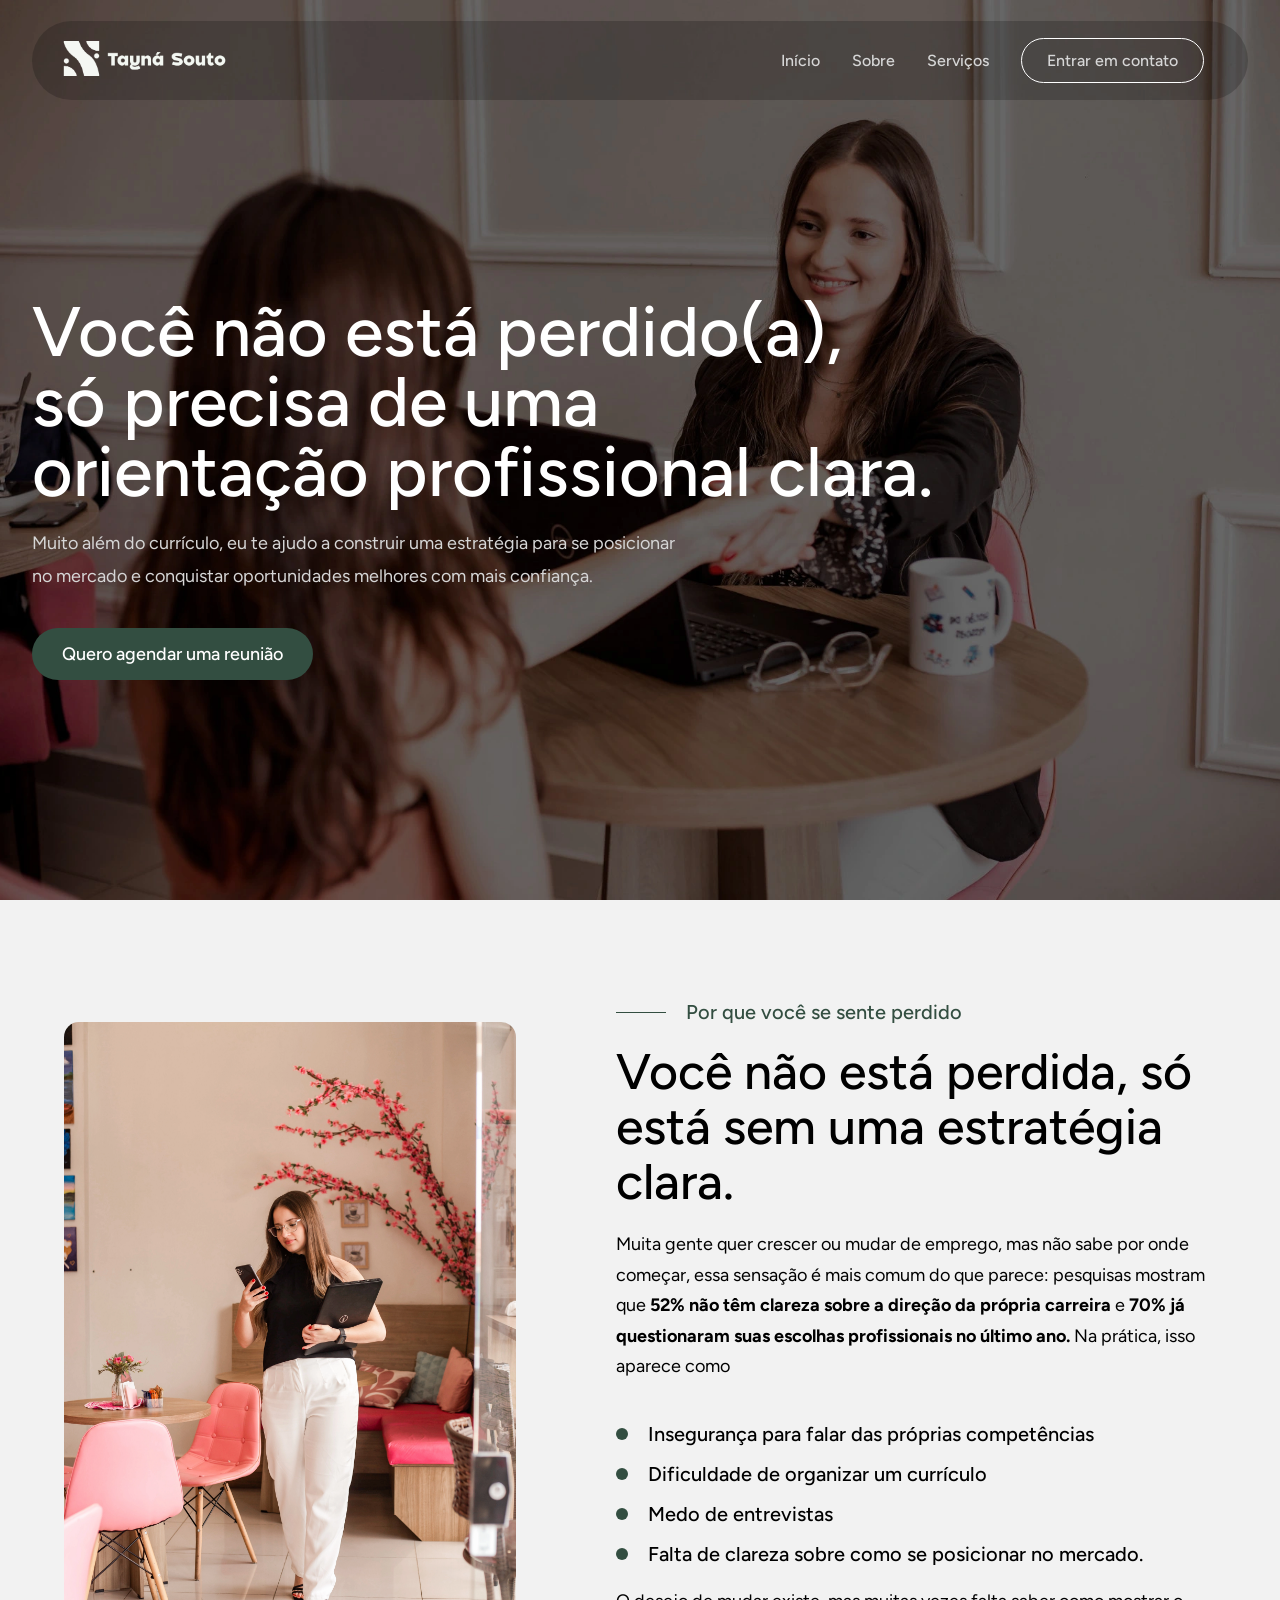
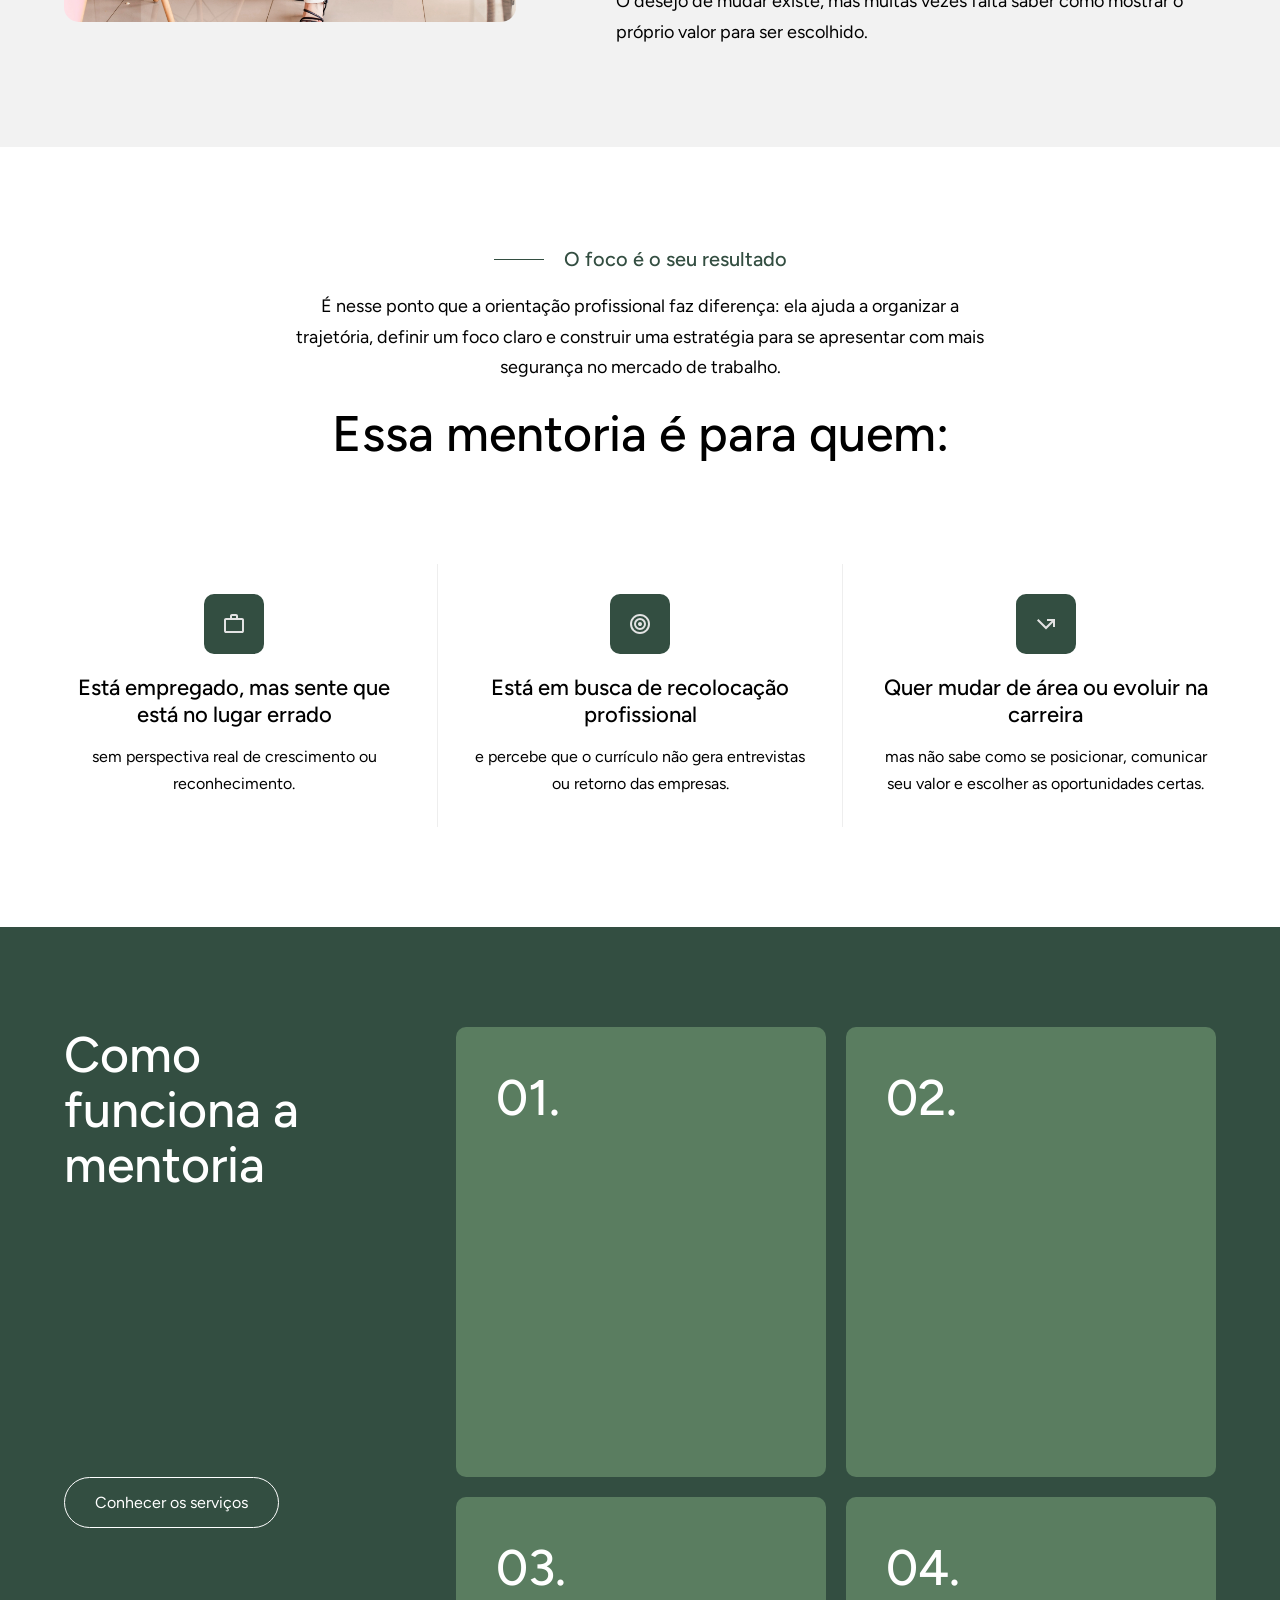
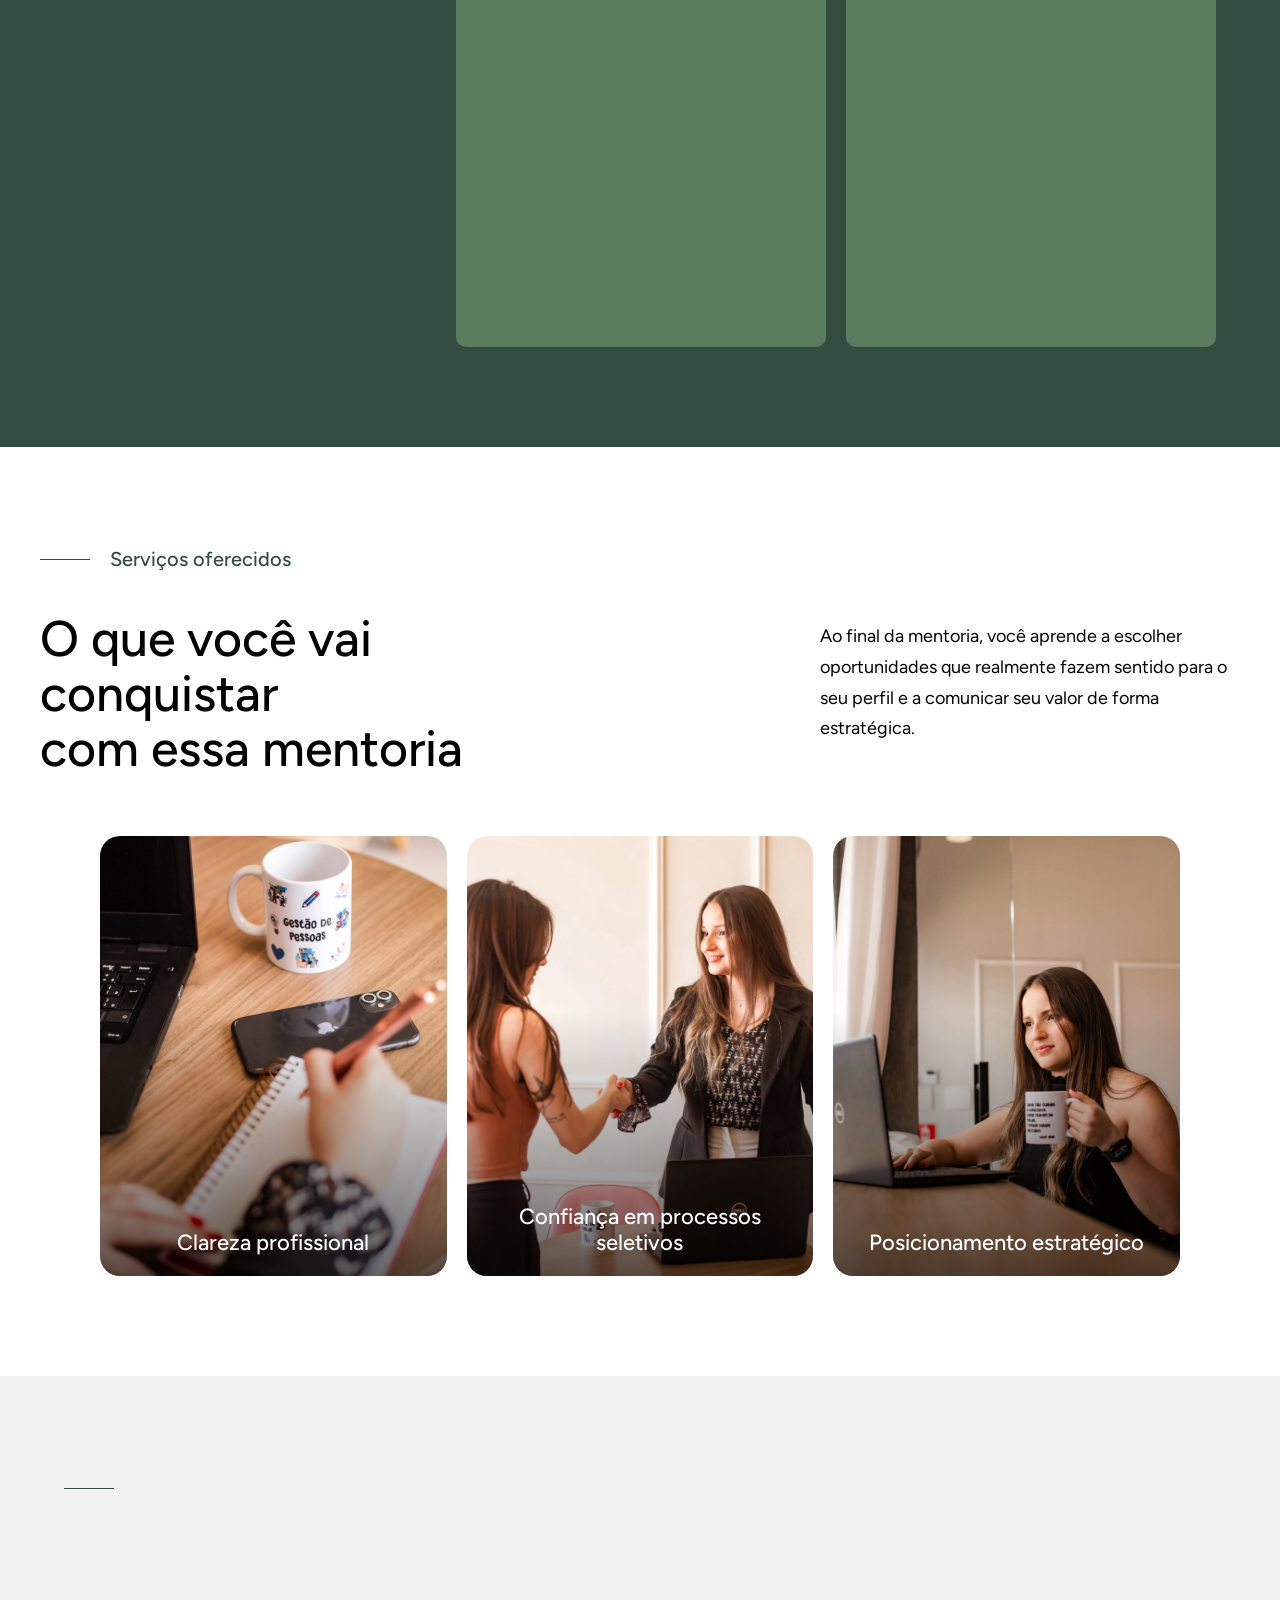
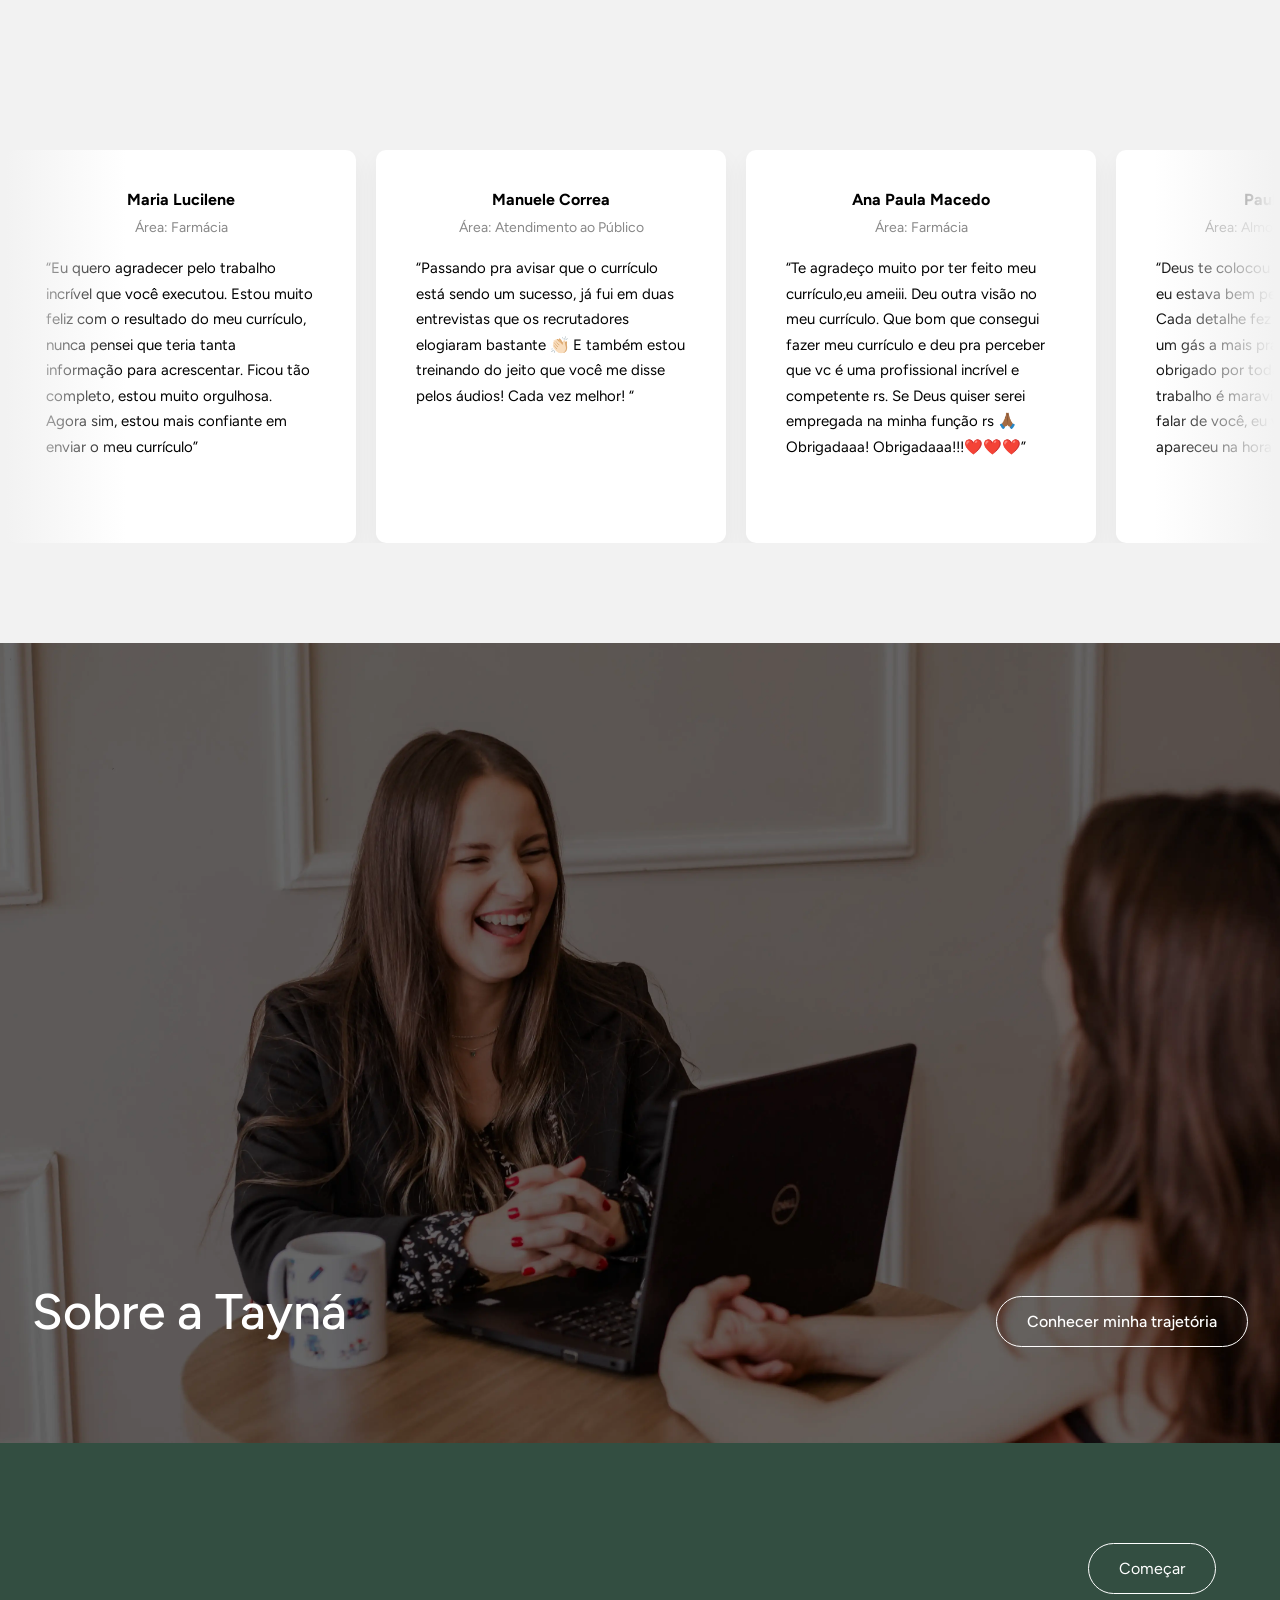
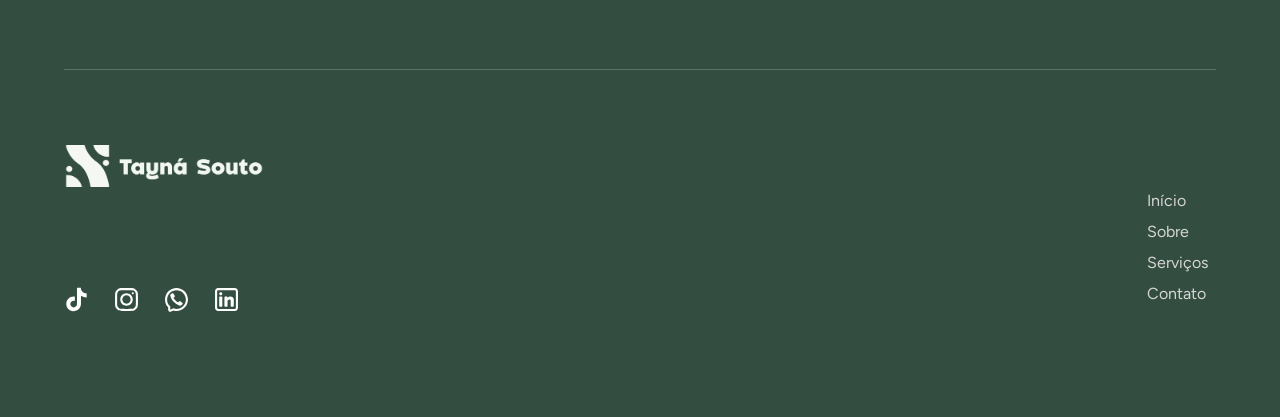
==== commit f807849a: "segundo commit" ====
--- a/index.html
+++ b/index.html
@@ -7,7 +7,7 @@
     <link rel="preconnect" href="https://fonts.googleapis.com">
     <link rel="preconnect" href="https://fonts.gstatic.com" crossorigin>
     <link href="https://fonts.googleapis.com/css2?family=Figtree:ital,wght@0,300..900;1,300..900&display=swap" rel="stylesheet">
-    <link rel="icon" href="./FOTOS/favicon.png" type="image/png">
+    <link rel="icon" href="./FOTOS/favicon2.png" type="image/png">
 
     <title>Tayná Souto - Mentoria Profissional</title>
 
--- a/styles.css
+++ b/styles.css
@@ -1706,4 +1706,4 @@
   .serviço-texto h2 {
     font-size: 36px;
   }
-}+}
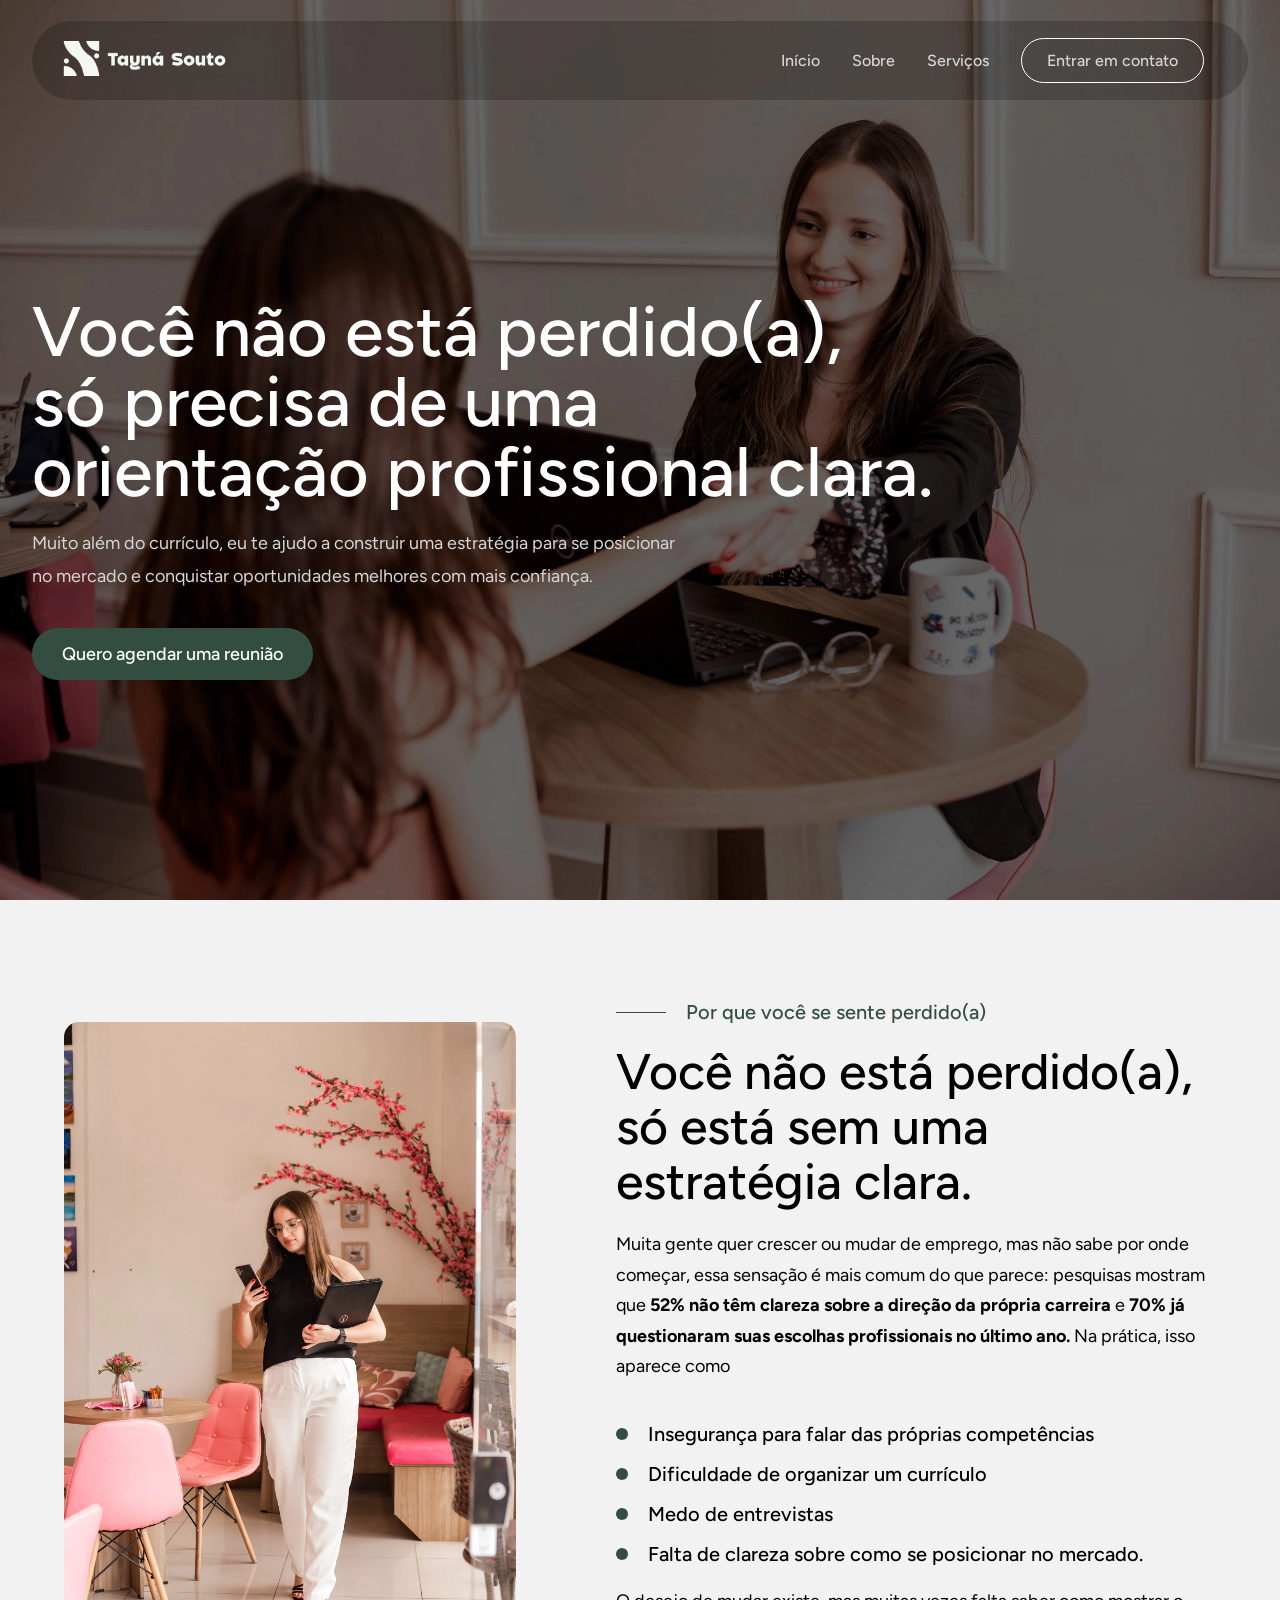
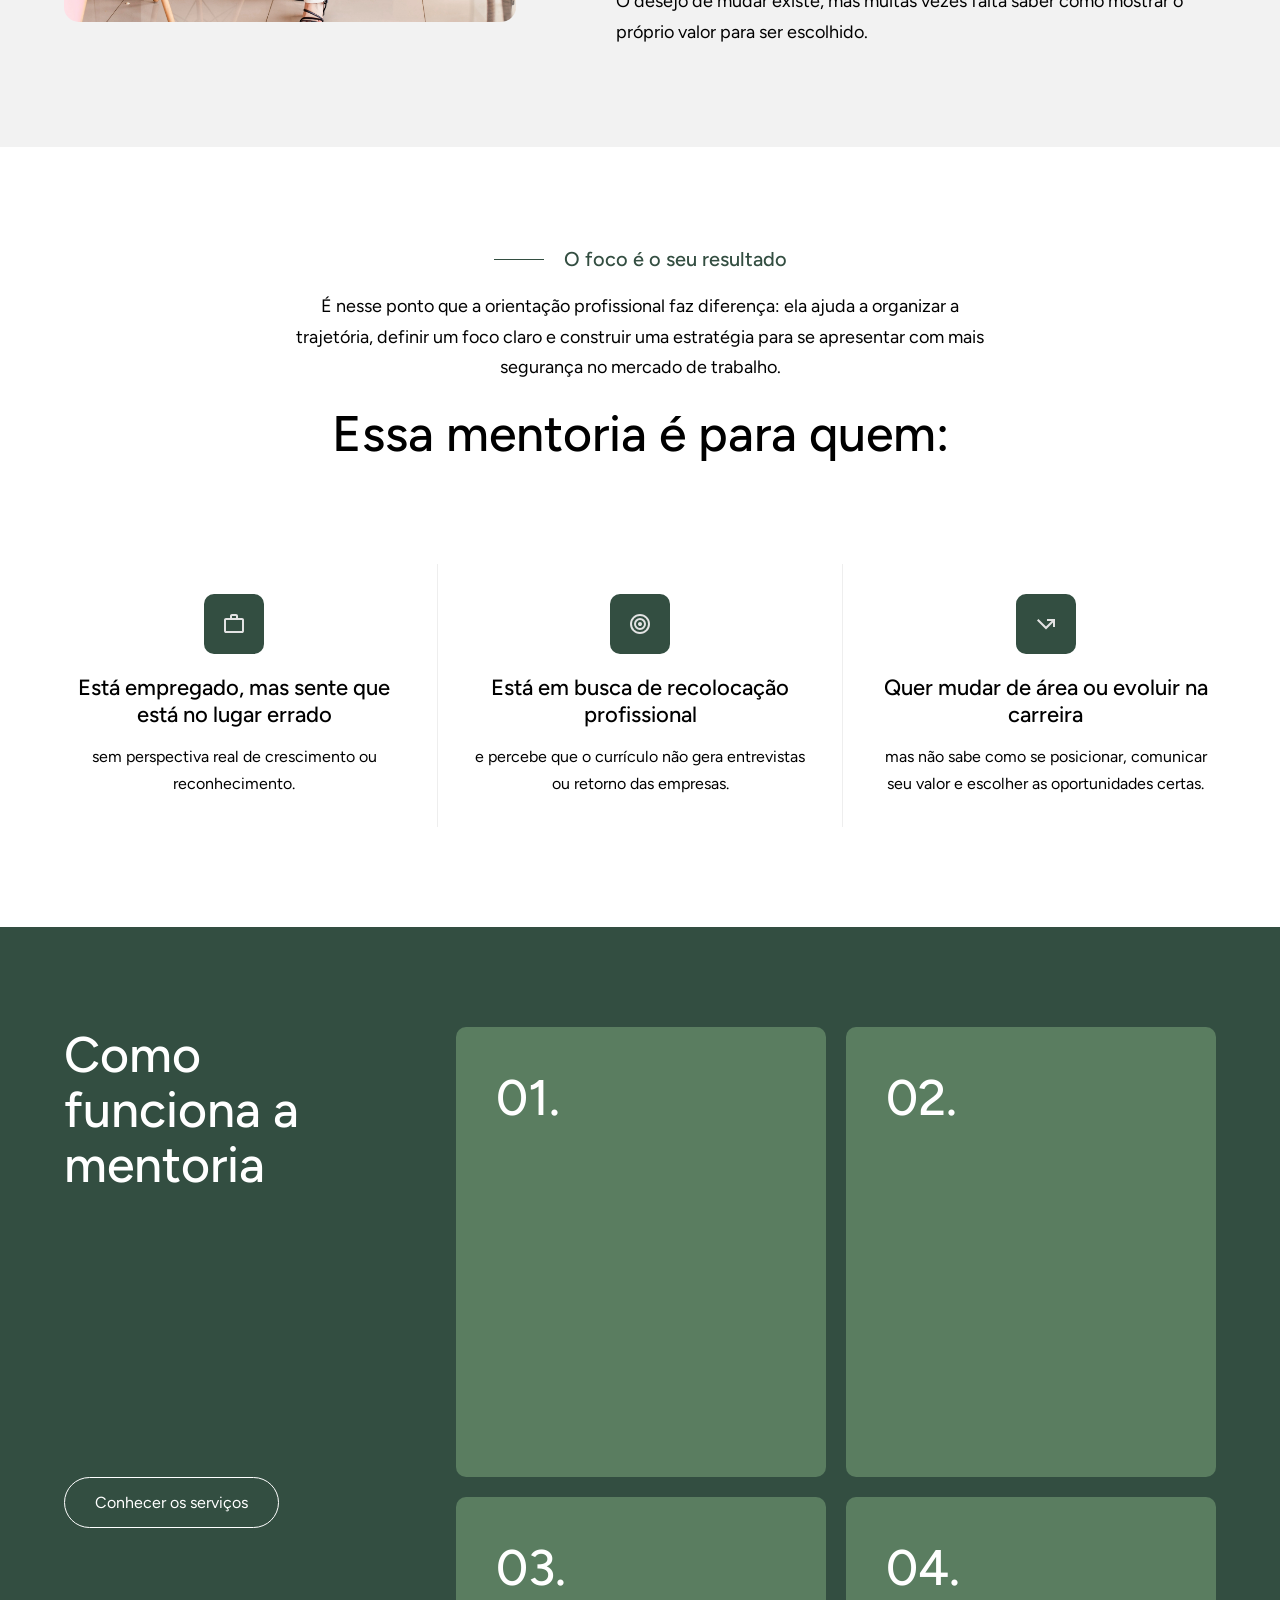
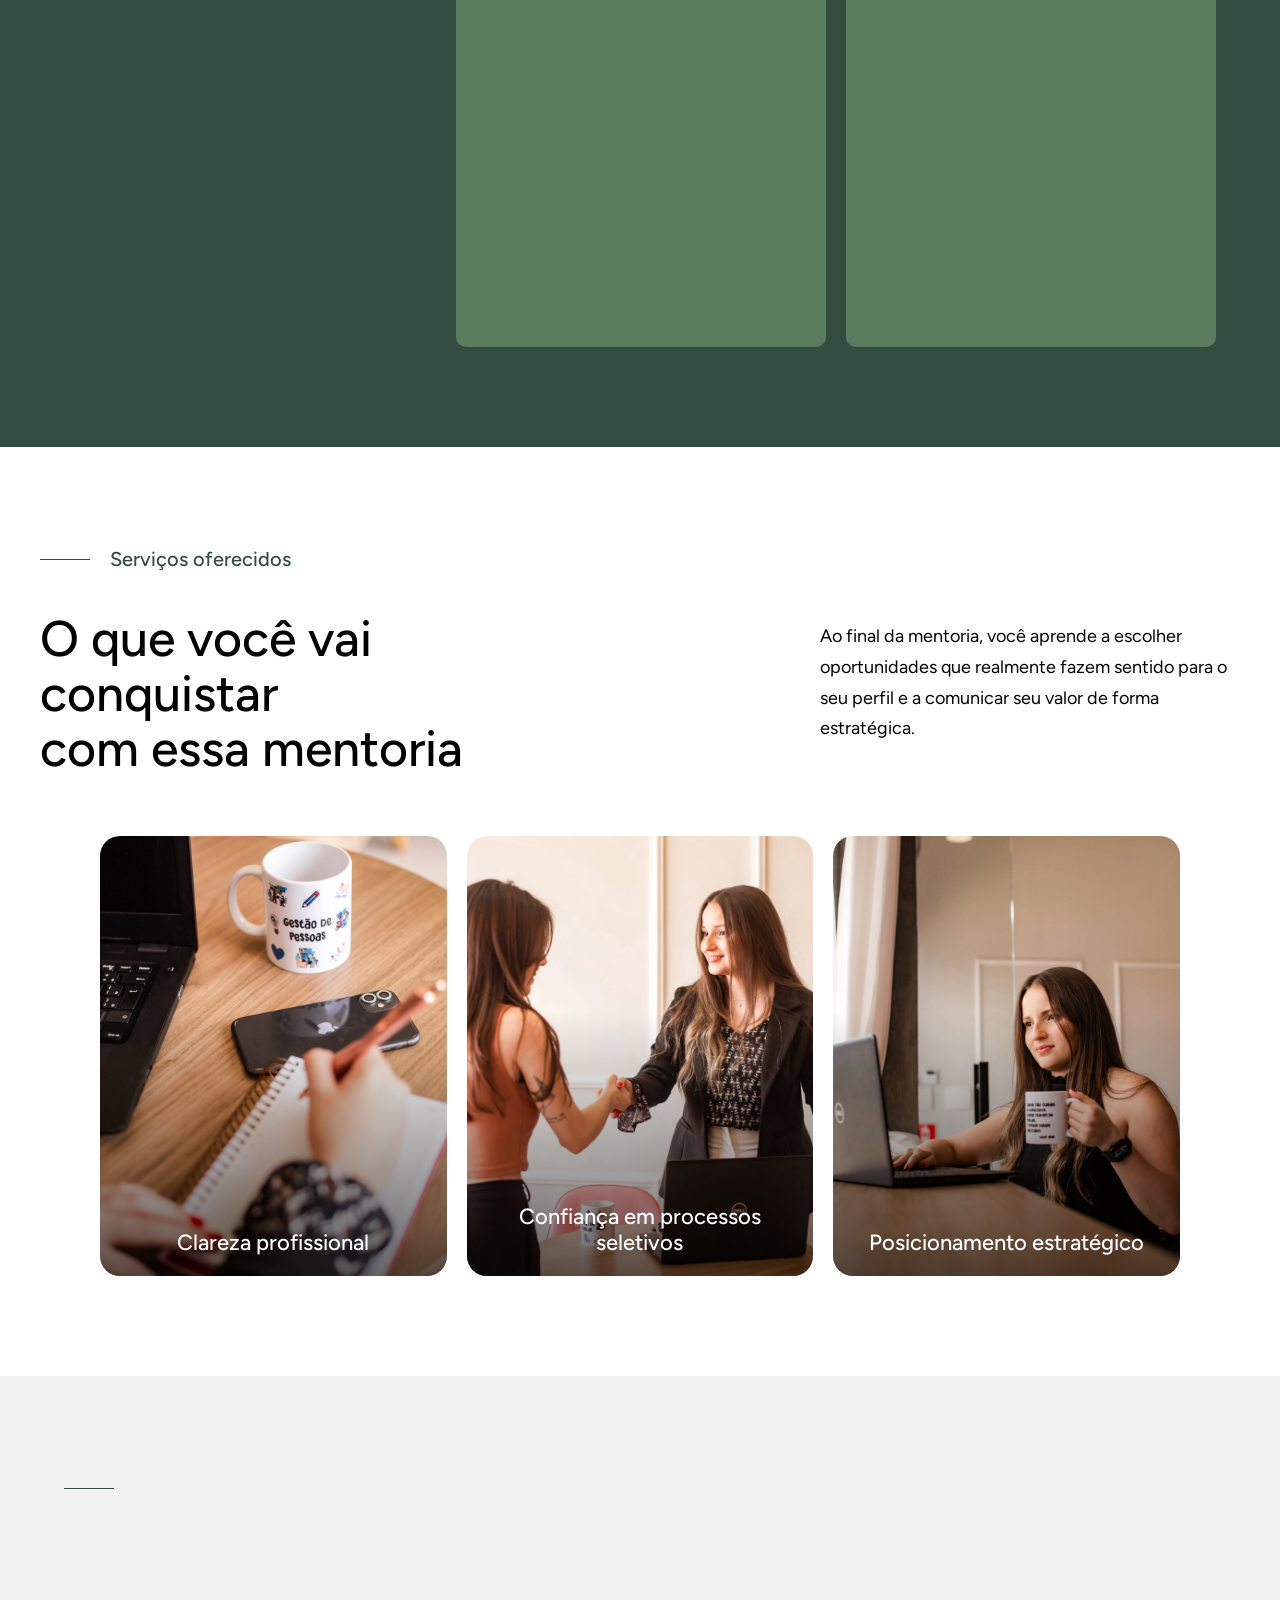
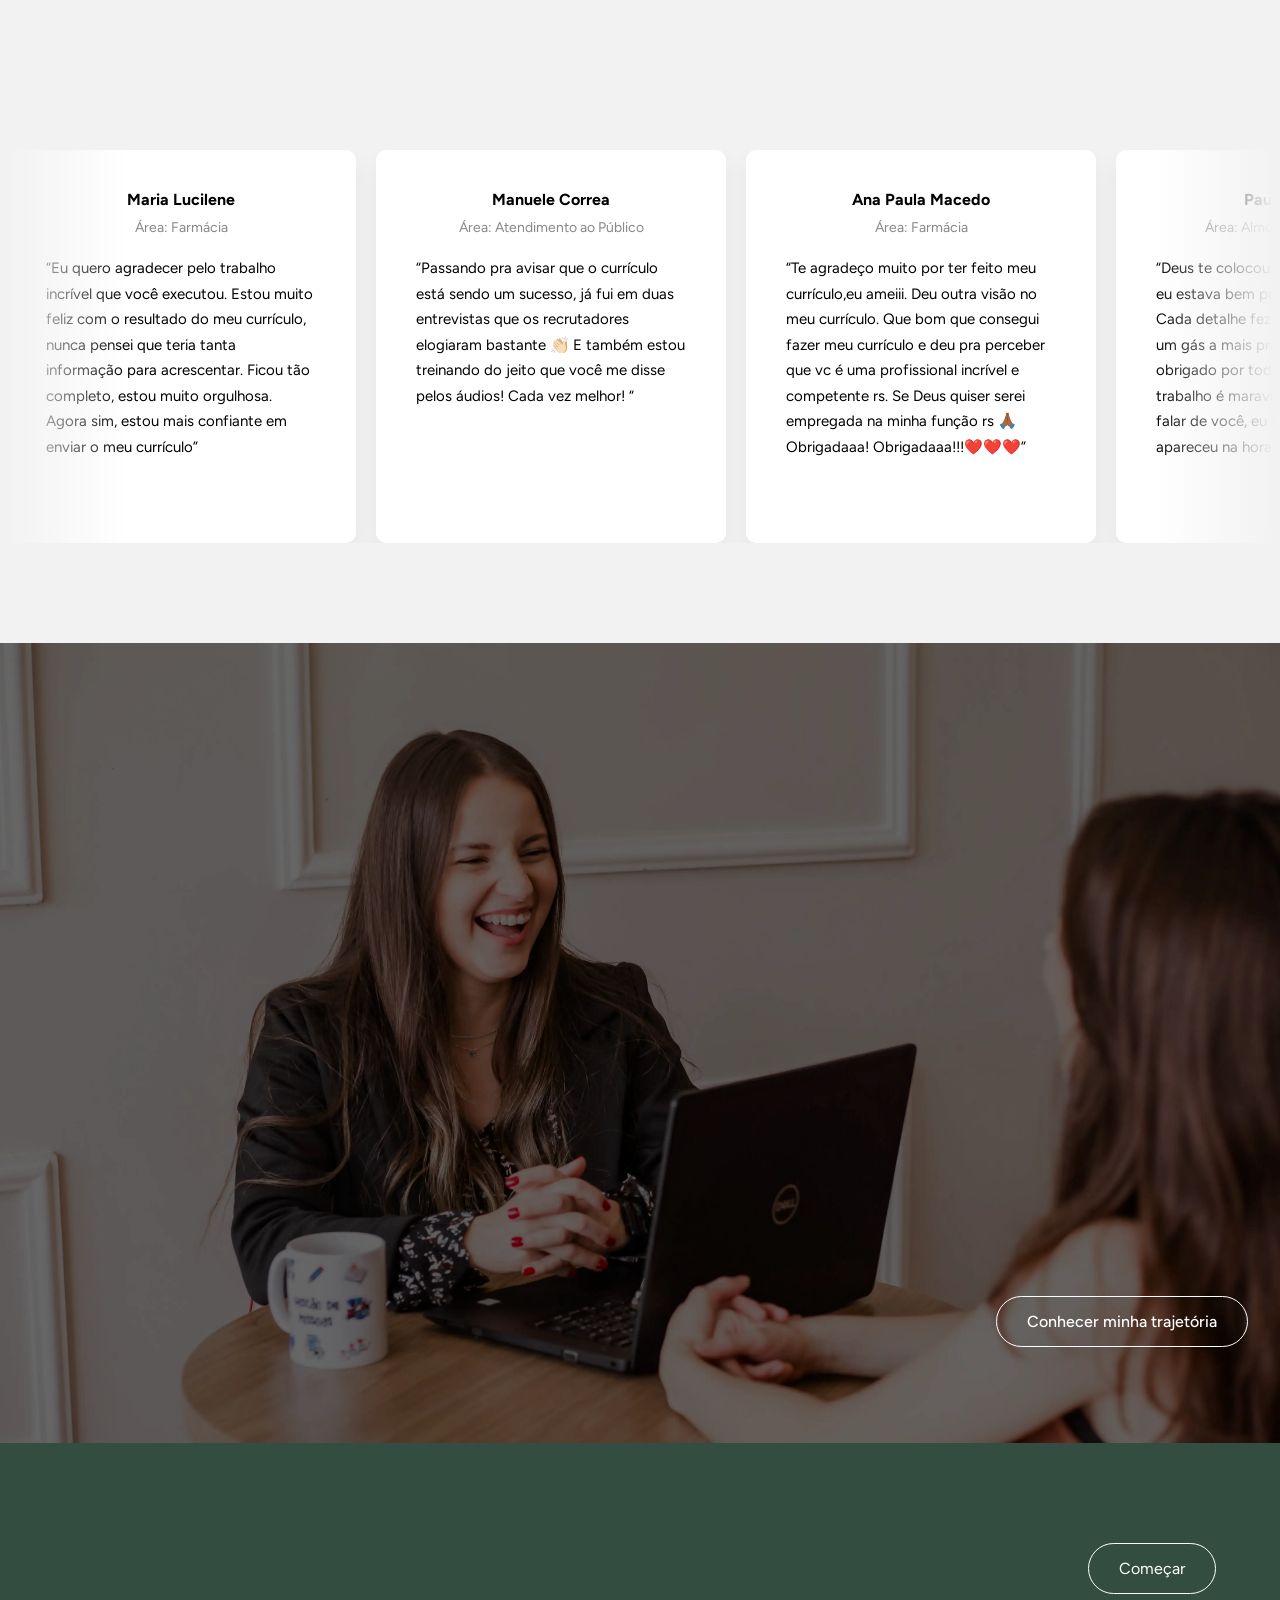
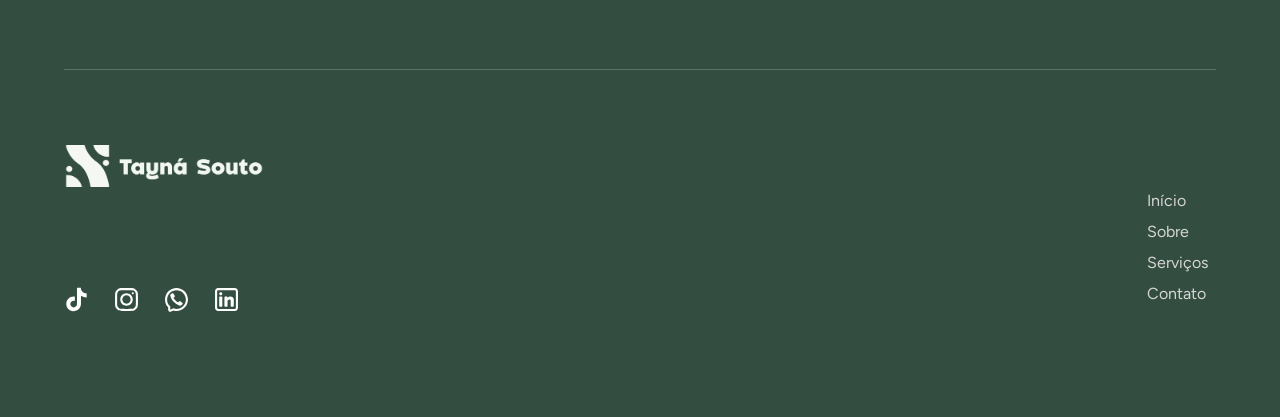
==== commit a1f8d630: "terceiro commit" ====
--- a/index.html
+++ b/index.html
@@ -78,10 +78,10 @@
 
       <div class="metodo-header">
         <span class="linha-decorativa"></span>
-        <span class="subtitulo">Por que você se sente perdido</span>
-      </div>
-
-      <h2 class="metodo-titulo">Você não está perdida, só está sem uma estratégia clara.</h2>
+        <span class="subtitulo">Por que você se sente perdido(a)</span>
+      </div>
+
+      <h2 class="metodo-titulo">Você não está perdido(a), só está sem uma estratégia clara.</h2>
 
       <p class="metodo-descricao">
        Muita gente quer crescer ou mudar de emprego, mas não sabe por onde começar, essa sensação é mais comum do que parece: pesquisas mostram que <b>52% não têm clareza sobre a direção da própria carreira</b> e <b>70% já questionaram suas escolhas profissionais no último ano.</b> Na prática, isso aparece como 
